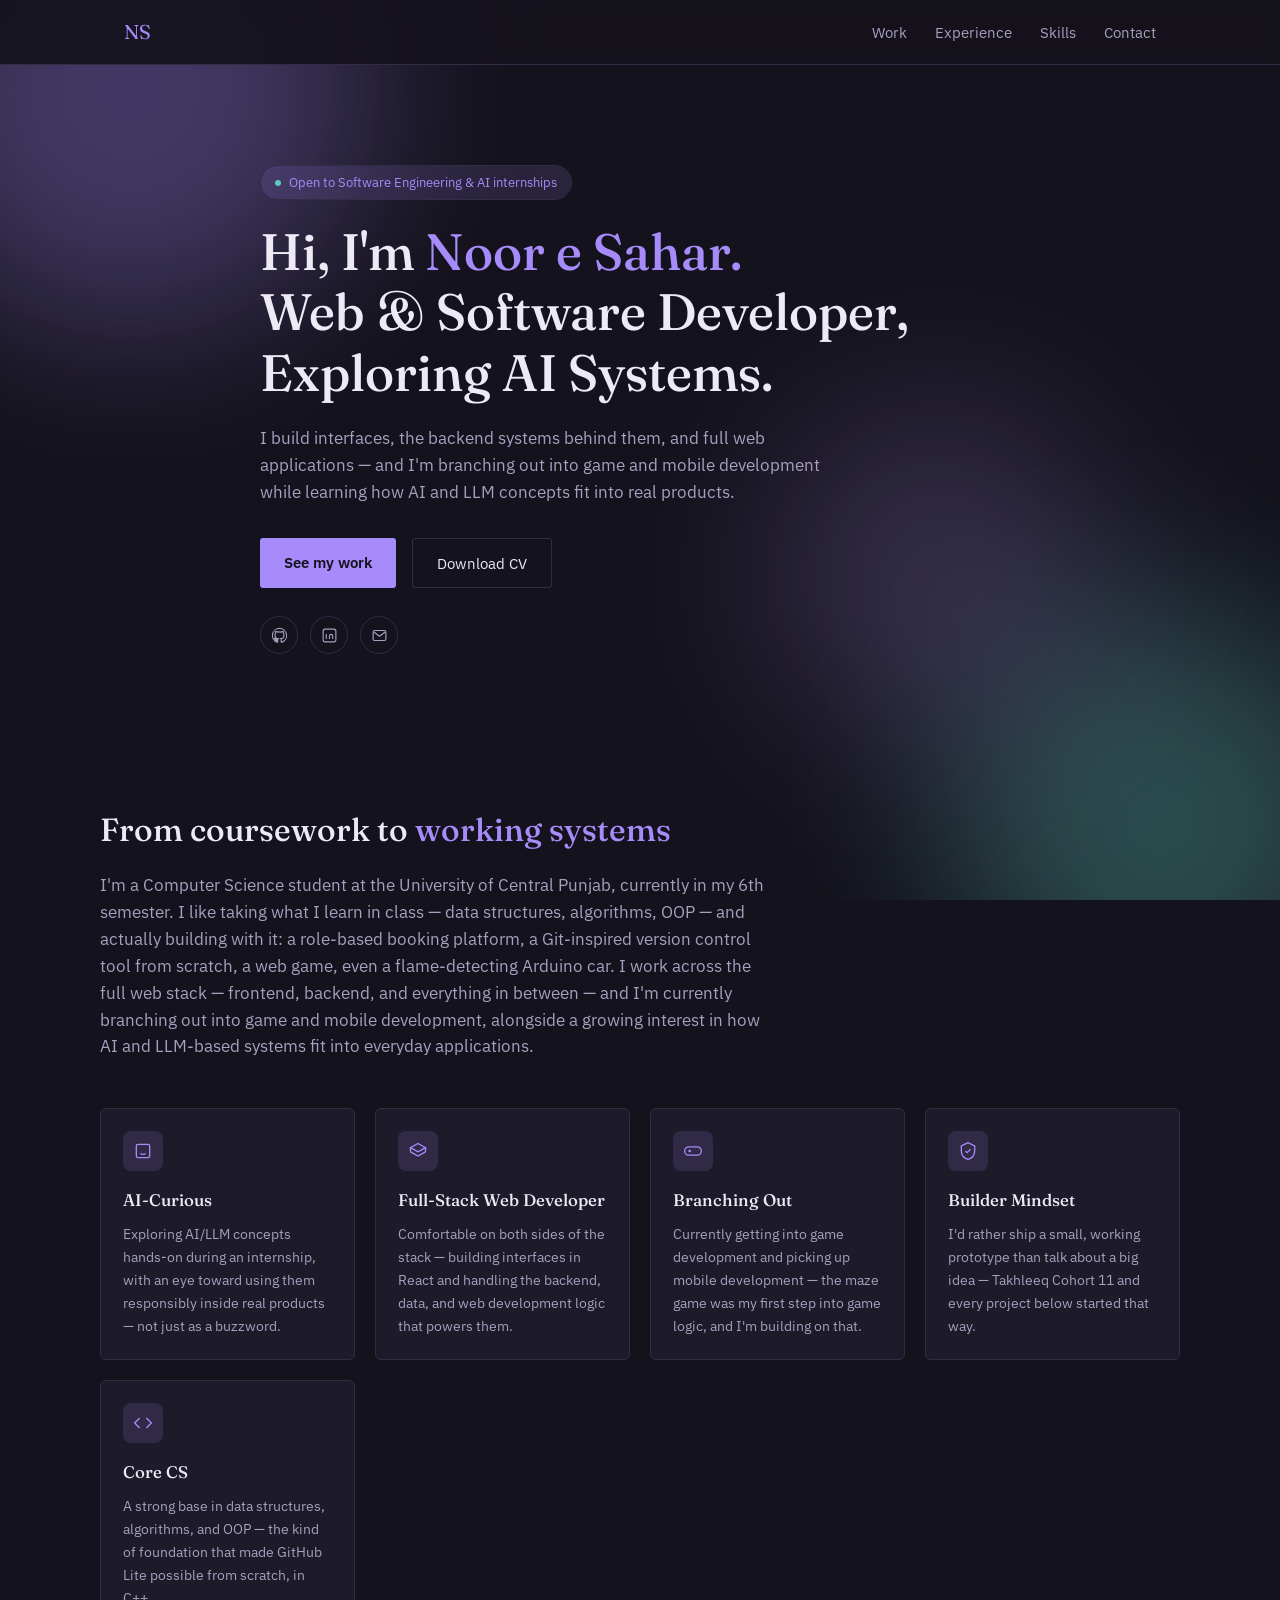
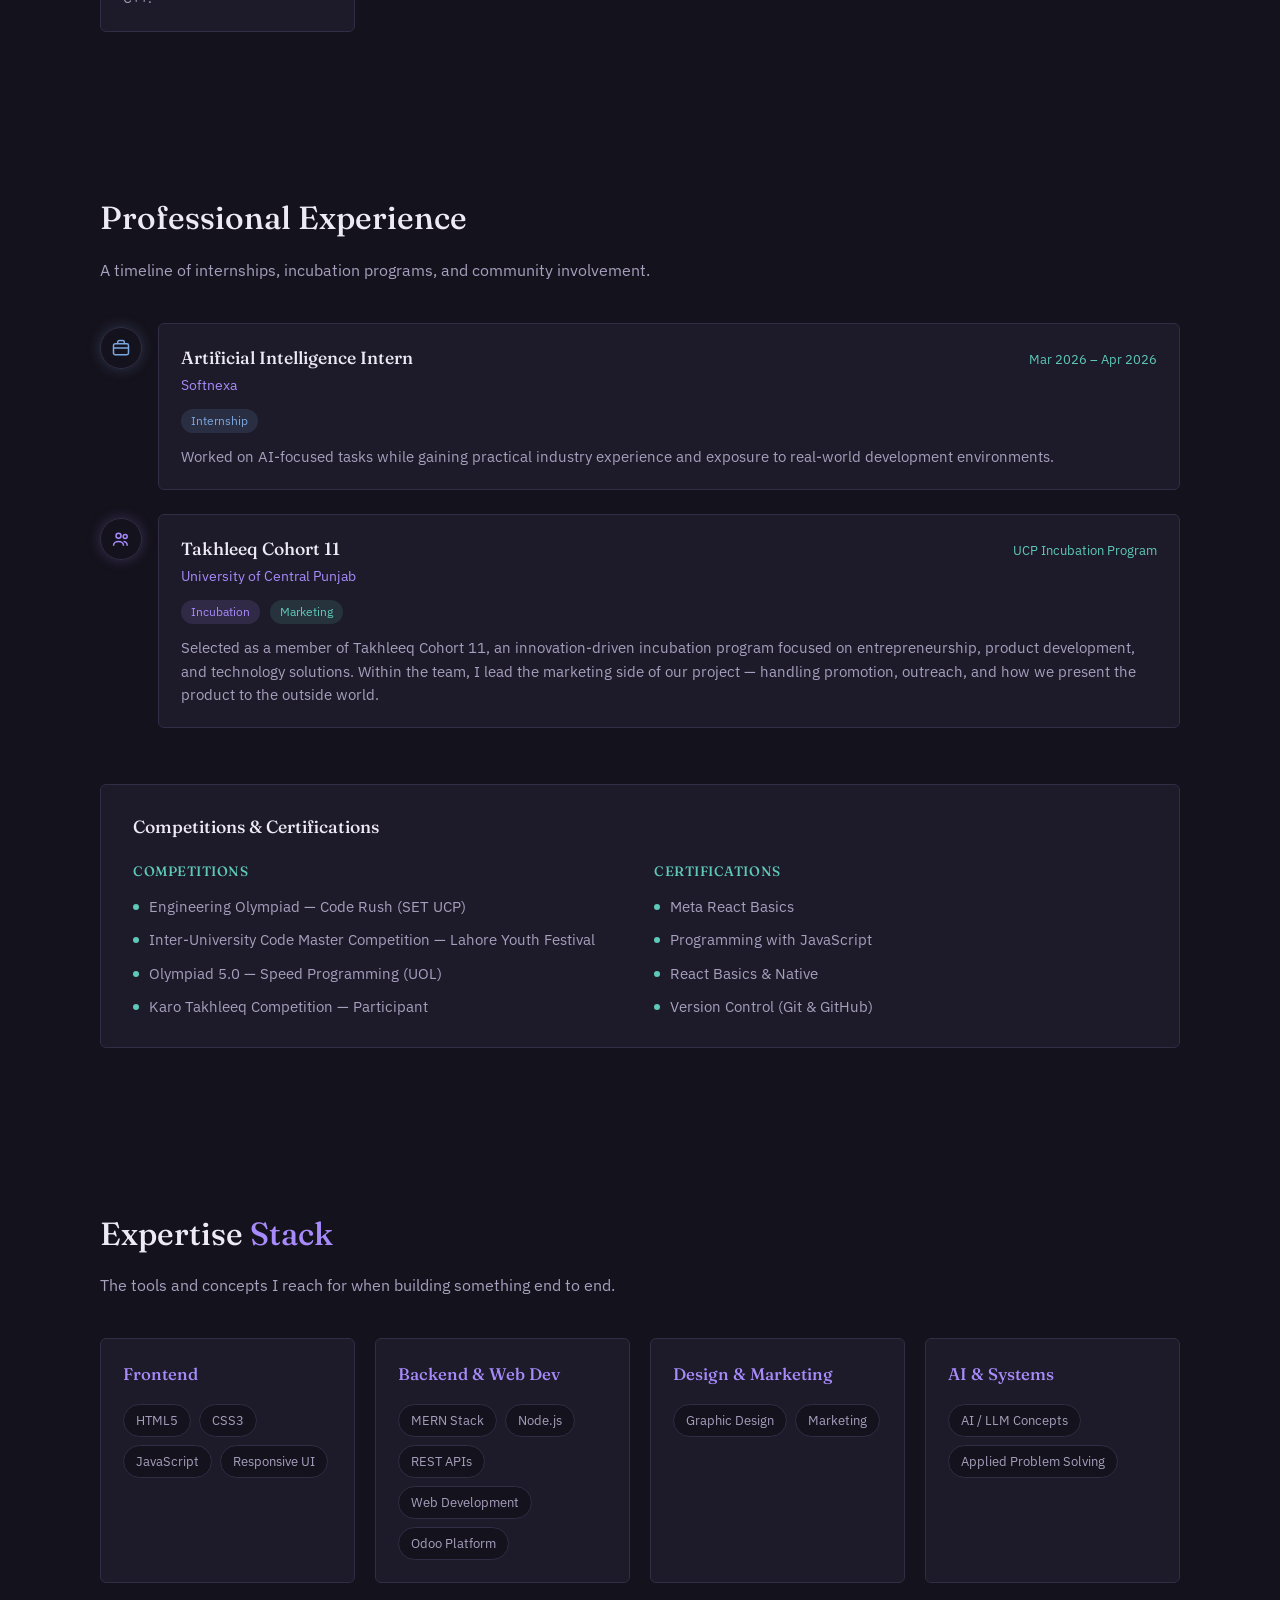
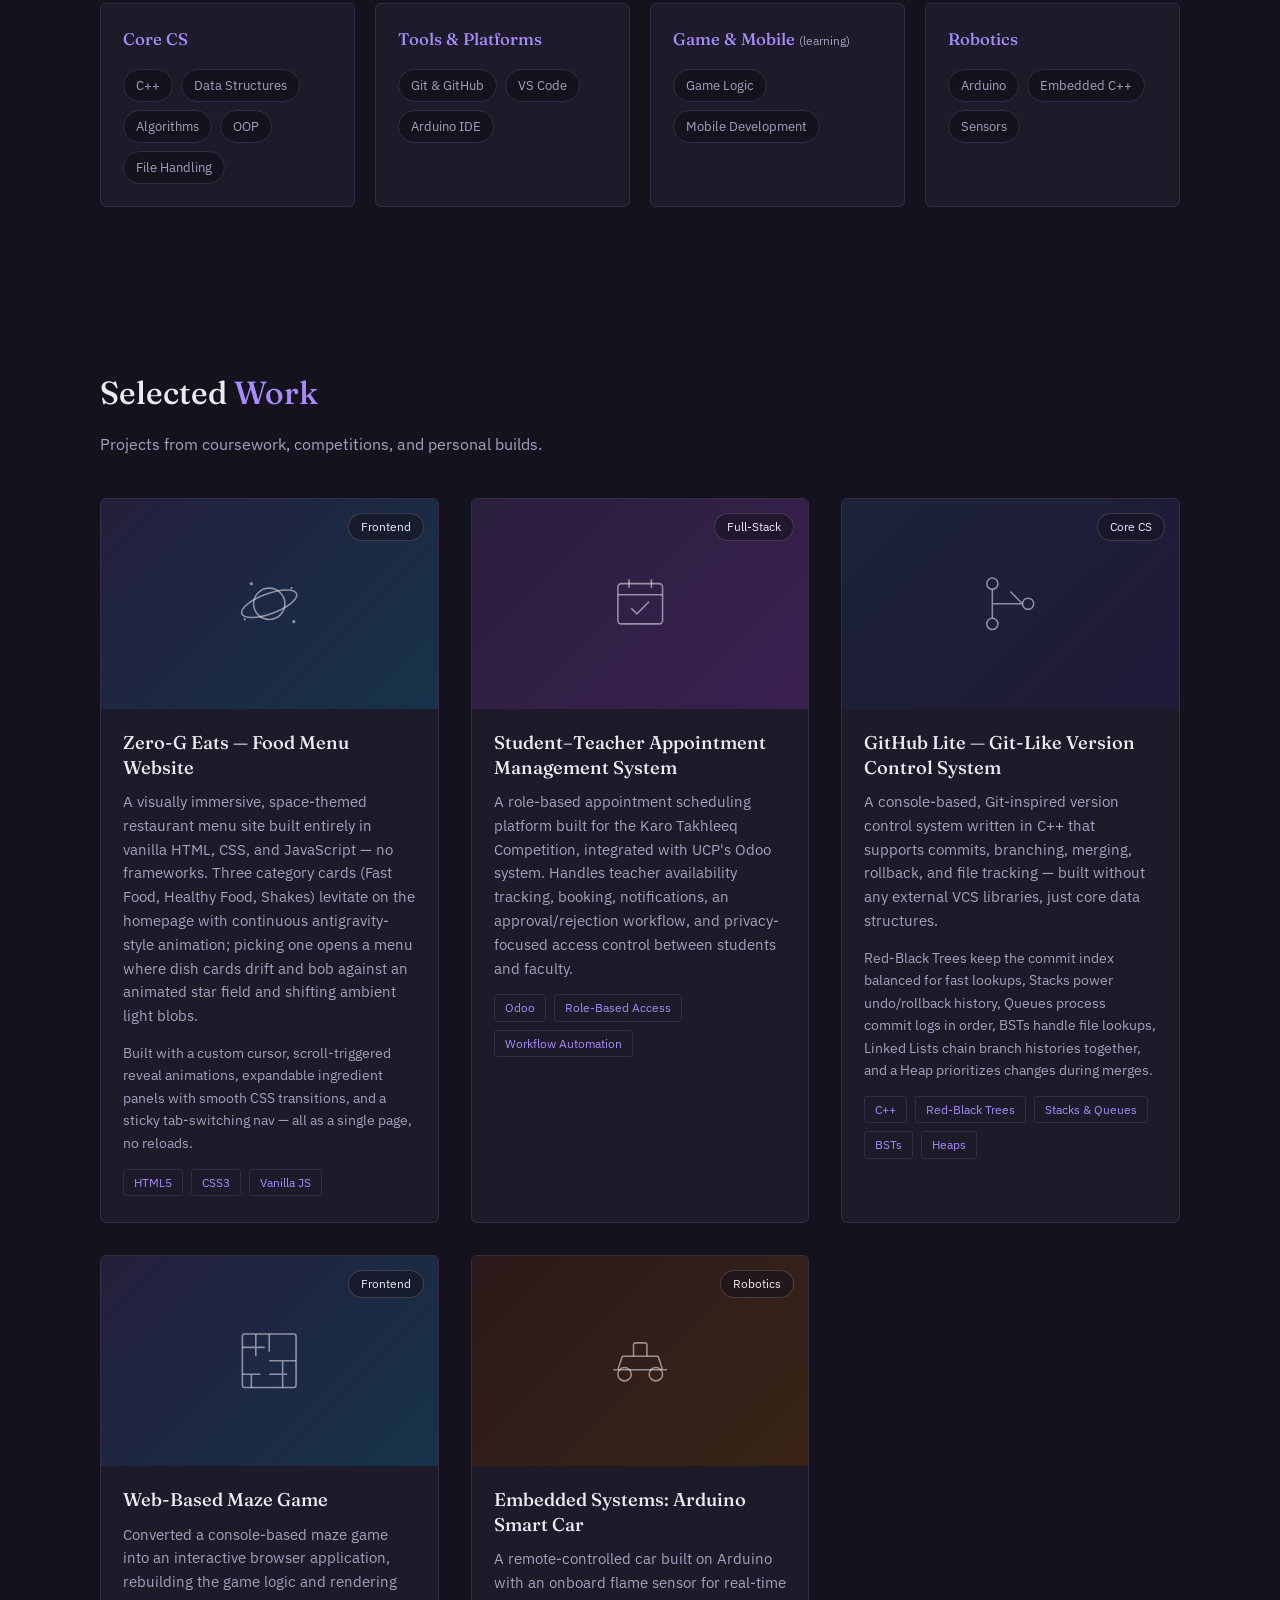
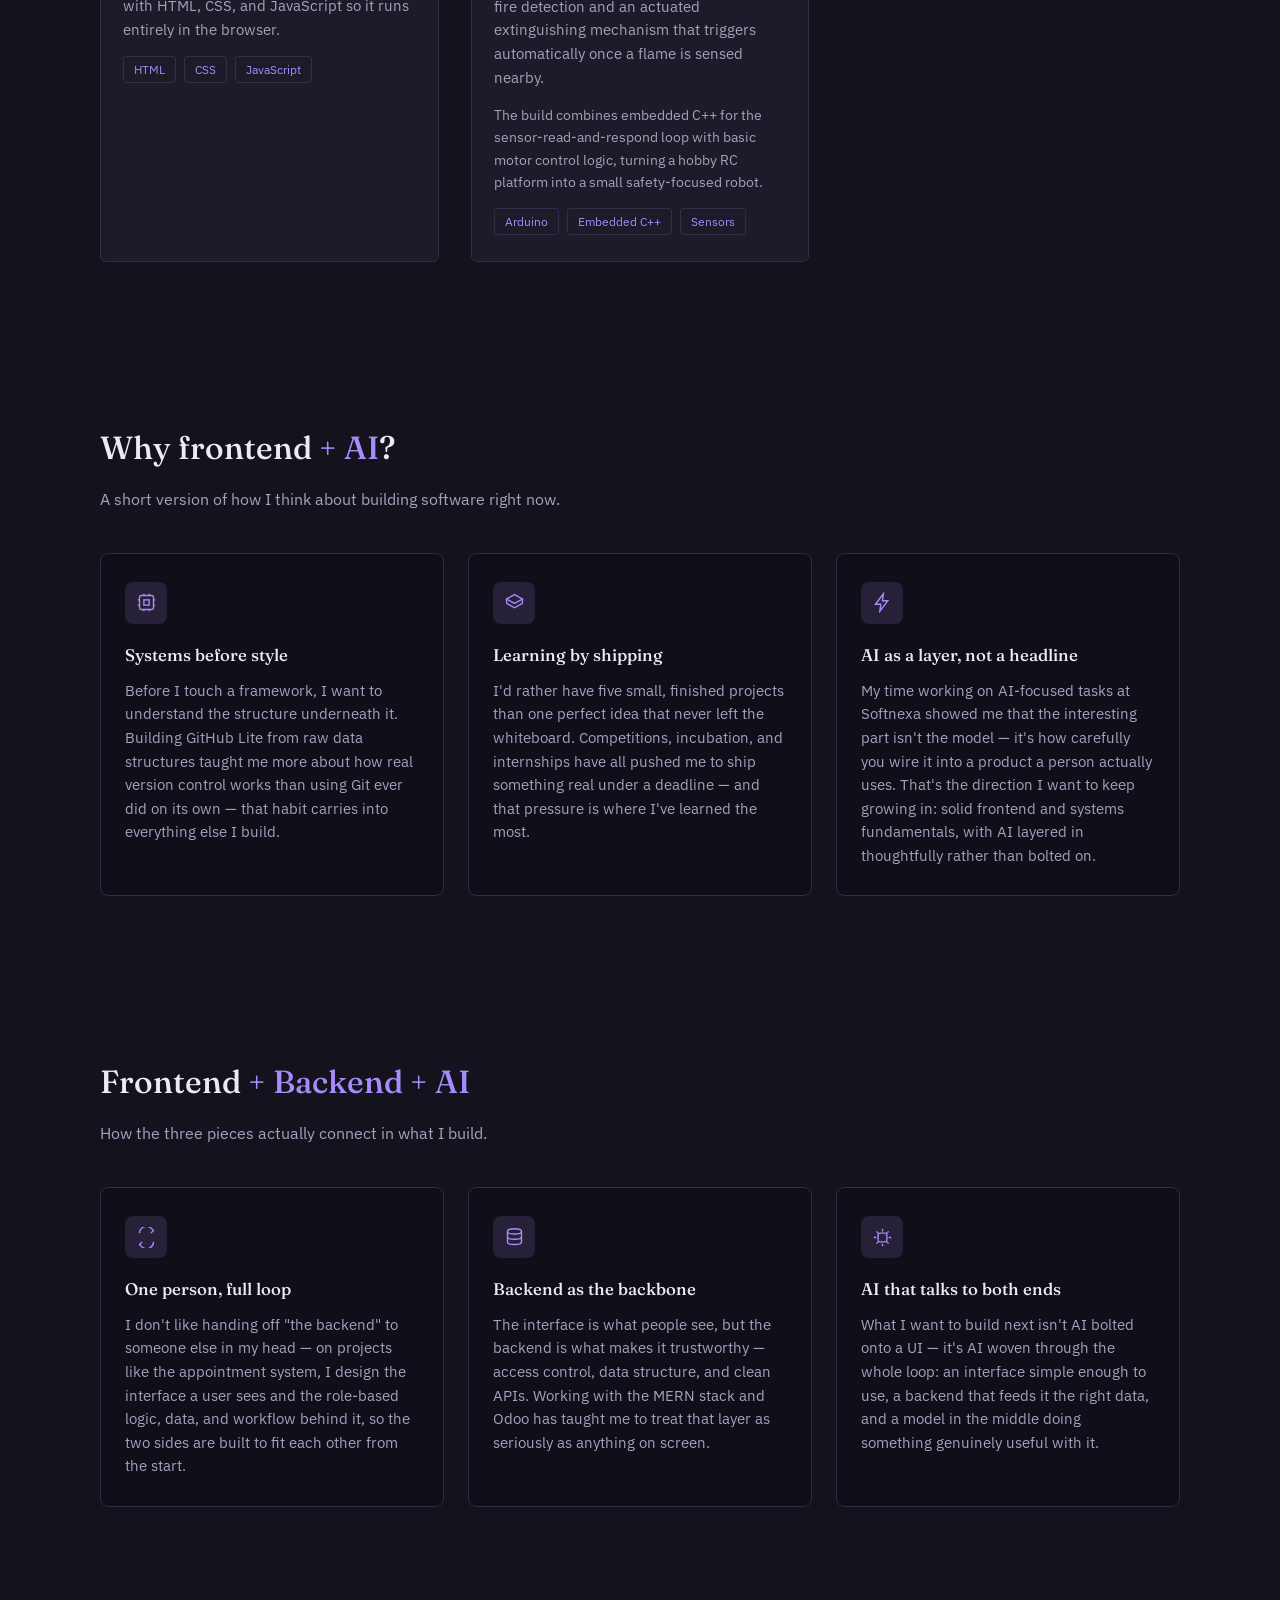
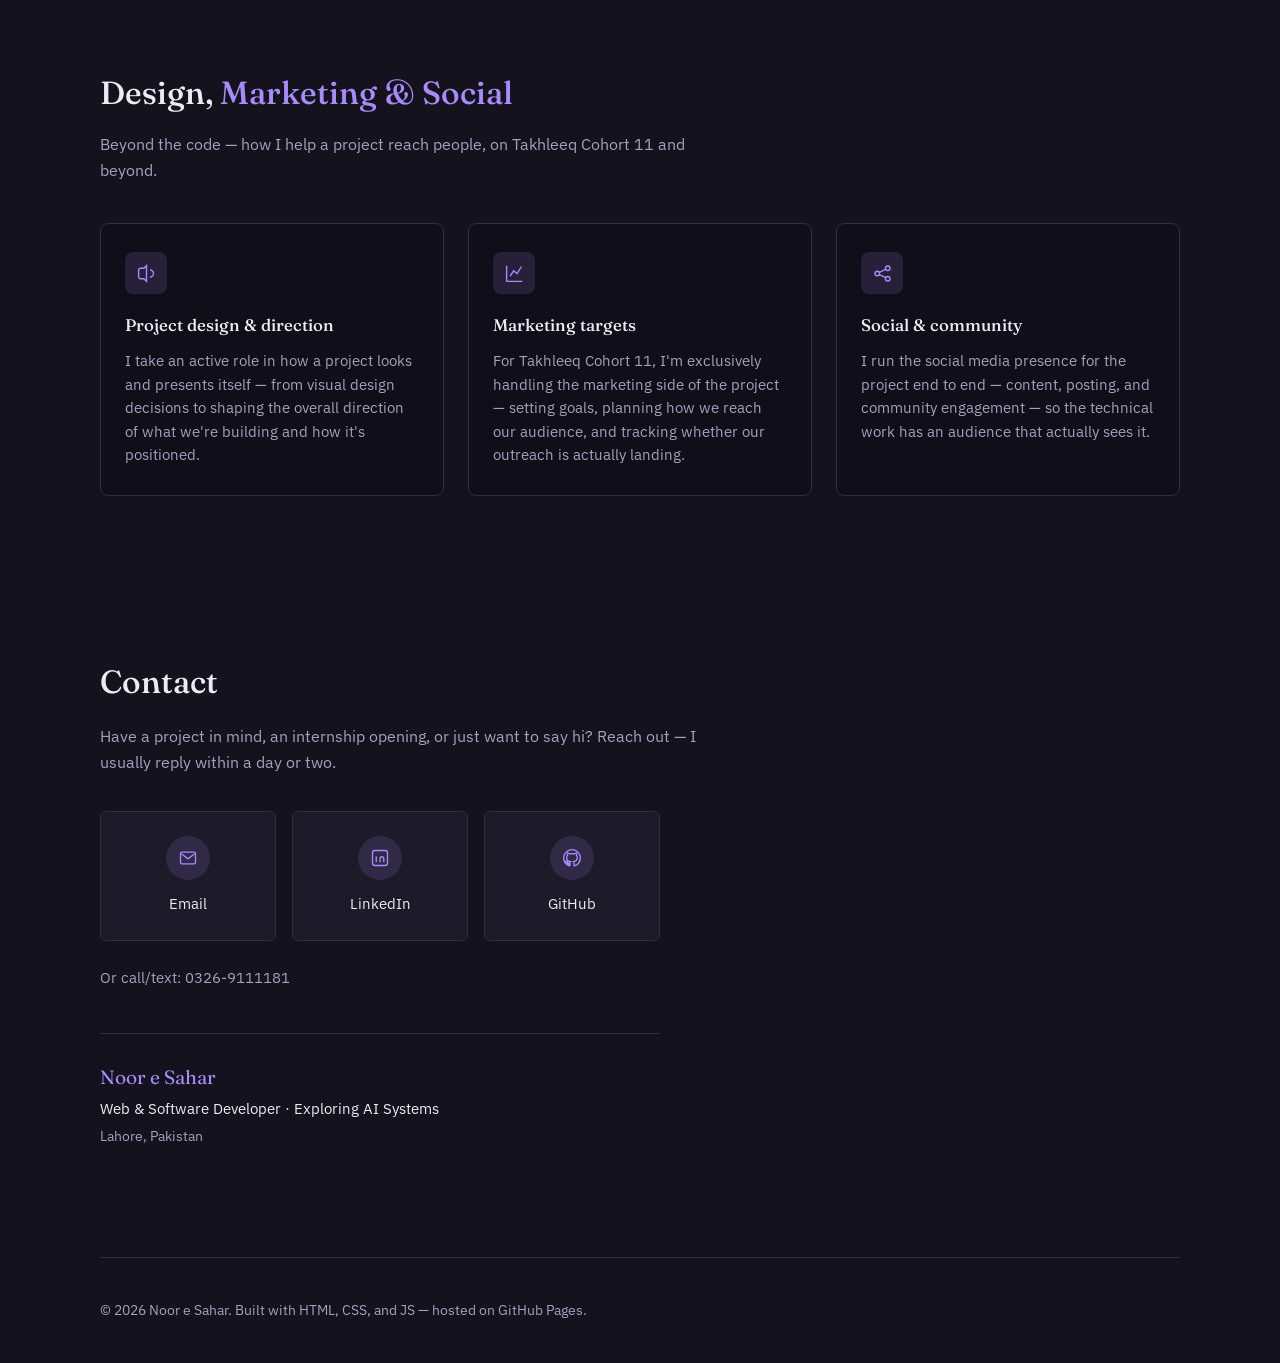
==== index.html @ f84e8a8d "Add files via upload further portfolio updated 16 sep" ====
<!DOCTYPE html>
<html lang="en">
<head>
<meta charset="UTF-8">
<meta name="viewport" content="width=device-width, initial-scale=1.0, viewport-fit=cover">
<title>Noor e Sahar — Portfolio</title>
<meta name="description" content="Portfolio of Noor e Sahar — Computer Science undergraduate and aspiring Software Engineering / AI Intern. Projects, experience, and contact.">
<link rel="preconnect" href="https://fonts.googleapis.com">
<link rel="preconnect" href="https://fonts.gstatic.com" crossorigin>
<link href="https://fonts.googleapis.com/css2?family=Fraunces:opsz,wght@9..144,400;9..144,500;9..144,600&family=IBM+Plex+Sans:wght@400;500;600&display=swap" rel="stylesheet">
<link rel="stylesheet" href="style.css">
</head>
<body>

<div class="bg-animated" aria-hidden="true">
  <div class="bg-blob bg-blob-1"></div>
  <div class="bg-blob bg-blob-2"></div>
  <div class="bg-blob bg-blob-3"></div>
</div>

<header class="site-header">
  <div class="wrap header-inner">
    <a href="#top" class="logo">NS</a>
    <nav class="nav">
      <a href="#work">Work</a>
      <a href="#experience">Experience</a>
      <a href="#skills">Skills</a>
      <a href="#contact">Contact</a>
    </nav>
    <button class="nav-toggle" id="navToggle" aria-label="Toggle menu" aria-expanded="false">
      <span></span><span></span><span></span>
    </button>
  </div>
</header>

<main id="top">

  <!-- HERO -->
  <section class="hero wrap">
    <span class="hero-badge"><i class="dot"></i>Open to Software Engineering &amp; AI internships</span>
    <h1 class="hero-title">Hi, I'm <span>Noor e Sahar.</span><br>Web &amp; Software Developer,<br>Exploring AI Systems.</h1>
    <p class="hero-sub">I build interfaces, the backend systems behind them, and full web applications — and I'm branching out into game and mobile development while learning how AI and LLM concepts fit into real products.</p>
    <div class="hero-actions">
      <a href="#work" class="btn btn-primary">See my work</a>
      <a href="assets/cv.pdf" target="_blank" rel="noopener" class="btn btn-ghost">Download CV</a>
    </div>
    <div class="social-row">
      <a href="https://github.com/Saharenoor" target="_blank" rel="noopener" aria-label="GitHub" class="social-icon">
        <svg viewBox="0 0 24 24" fill="none" stroke="currentColor" stroke-width="1.6"><path d="M12 2a10 10 0 0 0-3.16 19.49c.5.1.68-.22.68-.48v-1.7c-2.78.6-3.37-1.34-3.37-1.34-.46-1.16-1.11-1.47-1.11-1.47-.9-.62.07-.6.07-.6 1 .07 1.53 1.03 1.53 1.03.9 1.52 2.34 1.08 2.91.83.09-.65.35-1.08.63-1.33-2.22-.25-4.56-1.11-4.56-4.94 0-1.09.39-1.98 1.03-2.68-.1-.25-.45-1.27.1-2.65 0 0 .84-.27 2.75 1.02a9.5 9.5 0 0 1 5 0c1.9-1.3 2.74-1.02 2.74-1.02.56 1.38.2 2.4.1 2.65.64.7 1.03 1.6 1.03 2.68 0 3.84-2.35 4.68-4.58 4.93.36.31.68.92.68 1.85v2.74c0 .27.18.58.69.48A10 10 0 0 0 12 2Z"/></svg>
      </a>
      <a href="https://linkedin.com/in/noor-e-sahar-529540300" target="_blank" rel="noopener" aria-label="LinkedIn" class="social-icon">
        <svg viewBox="0 0 24 24" fill="none" stroke="currentColor" stroke-width="1.6"><rect x="3" y="3" width="18" height="18" rx="3"/><path d="M7.5 10v7M7.5 7v.01M12 17v-4.2c0-1.5.9-2.3 2.1-2.3 1.2 0 2.4.8 2.4 2.3V17"/></svg>
      </a>
      <a href="mailto:saharenoor518@gmail.com" aria-label="Email" class="social-icon">
        <svg viewBox="0 0 24 24" fill="none" stroke="currentColor" stroke-width="1.6"><rect x="3" y="5" width="18" height="14" rx="2"/><path d="m4 7 8 6 8-6"/></svg>
      </a>
    </div>
  </section>

  <!-- ABOUT / PHILOSOPHY -->
  <section class="about wrap" id="about">
    <h2 class="section-num reveal">From coursework to <span class="accent-text">working systems</span></h2>
    <p class="about-lead reveal">I'm a Computer Science student at the University of Central Punjab, currently in my 6th semester. I like taking what I learn in class — data structures, algorithms, OOP — and actually building with it: a role-based booking platform, a Git-inspired version control tool from scratch, a web game, even a flame-detecting Arduino car. I work across the full web stack — frontend, backend, and everything in between — and I'm currently branching out into game and mobile development, alongside a growing interest in how AI and LLM-based systems fit into everyday applications.</p>

    <div class="feature-cards">
      <div class="feature-card reveal">
        <div class="feature-icon">
          <svg viewBox="0 0 24 24" fill="none" stroke="currentColor" stroke-width="1.6"><rect x="4" y="4" width="16" height="16" rx="2"/><path d="M9 9h.01M15 9h.01M9 15c.7.7 1.9 1 3 1s2.3-.3 3-1"/></svg>
        </div>
        <h3>AI-Curious</h3>
        <p>Exploring AI/LLM concepts hands-on during an internship, with an eye toward using them responsibly inside real products — not just as a buzzword.</p>
      </div>
      <div class="feature-card reveal">
        <div class="feature-icon">
          <svg viewBox="0 0 24 24" fill="none" stroke="currentColor" stroke-width="1.6"><path d="m12 3 9 5-9 5-9-5 9-5Z"/><path d="m3 13 9 5 9-5M3 8v5M21 8v5"/></svg>
        </div>
        <h3>Full-Stack Web Developer</h3>
        <p>Comfortable on both sides of the stack — building interfaces in React and handling the backend, data, and web development logic that powers them.</p>
      </div>
      <div class="feature-card reveal">
        <div class="feature-icon">
          <svg viewBox="0 0 24 24" fill="none" stroke="currentColor" stroke-width="1.6"><rect x="2" y="7" width="20" height="10" rx="5"/><circle cx="8" cy="12" r="1.6" fill="currentColor" stroke="none"/><path d="M14.5 10.5h.01M17 12h.01M15.7 13.5h.01"/></svg>
        </div>
        <h3>Branching Out</h3>
        <p>Currently getting into game development and picking up mobile development — the maze game was my first step into game logic, and I'm building on that.</p>
      </div>
      <div class="feature-card reveal">
        <div class="feature-icon">
          <svg viewBox="0 0 24 24" fill="none" stroke="currentColor" stroke-width="1.6"><path d="M12 2 4 6v6c0 5 3.4 8.7 8 10 4.6-1.3 8-5 8-10V6l-8-4Z"/><path d="m9 12 2 2 4-4"/></svg>
        </div>
        <h3>Builder Mindset</h3>
        <p>I'd rather ship a small, working prototype than talk about a big idea — Takhleeq Cohort 11 and every project below started that way.</p>
      </div>
      <div class="feature-card reveal">
        <div class="feature-icon">
          <svg viewBox="0 0 24 24" fill="none" stroke="currentColor" stroke-width="1.6"><path d="m8 6-6 6 6 6M16 6l6 6-6 6"/></svg>
        </div>
        <h3>Core CS</h3>
        <p>A strong base in data structures, algorithms, and OOP — the kind of foundation that made GitHub Lite possible from scratch, in C++.</p>
      </div>
    </div>
  </section>

  <!-- EXPERIENCE -->
  <section class="experience wrap" id="experience">
    <h2 class="section-num reveal">Professional Experience</h2>
    <p class="section-sub reveal">A timeline of internships, incubation programs, and community involvement.</p>

    <div class="timeline">
      <div class="timeline-item reveal">
        <div class="timeline-icon timeline-icon--blue">
          <svg viewBox="0 0 24 24" fill="none" stroke="currentColor" stroke-width="1.8"><rect x="3" y="7" width="18" height="13" rx="2"/><path d="M8 7V5a2 2 0 0 1 2-2h4a2 2 0 0 1 2 2v2M3 12h18"/></svg>
        </div>
        <div class="timeline-card">
          <div class="timeline-head">
            <h3>Artificial Intelligence Intern</h3>
            <span class="timeline-date">Mar 2026 – Apr 2026</span>
          </div>
          <p class="timeline-org">Softnexa</p>
          <span class="timeline-tag timeline-tag--blue">Internship</span>
          <p>Worked on AI-focused tasks while gaining practical industry experience and exposure to real-world development environments.</p>
        </div>
      </div>

      <div class="timeline-item reveal">
        <div class="timeline-icon timeline-icon--purple">
          <svg viewBox="0 0 24 24" fill="none" stroke="currentColor" stroke-width="1.8"><circle cx="9" cy="8" r="3"/><circle cx="17" cy="9" r="2.4"/><path d="M3 20c0-3 2.7-5 6-5s6 2 6 5M15 15c2.6.2 4.5 1.8 4.5 5"/></svg>
        </div>
        <div class="timeline-card">
          <div class="timeline-head">
            <h3>Takhleeq Cohort 11</h3>
            <span class="timeline-date">UCP Incubation Program</span>
          </div>
          <p class="timeline-org">University of Central Punjab</p>
          <span class="timeline-tag timeline-tag--purple">Incubation</span>
          <span class="timeline-tag timeline-tag--teal">Marketing</span>
          <p>Selected as a member of Takhleeq Cohort 11, an innovation-driven incubation program focused on entrepreneurship, product development, and technology solutions. Within the team, I lead the marketing side of our project — handling promotion, outreach, and how we present the product to the outside world.</p>
        </div>
      </div>
    </div>

    <div class="achievements reveal">
      <h3 class="achievements-title">Competitions &amp; Certifications</h3>
      <div class="achievements-grid">
        <div>
          <h4 class="achievements-sub">Competitions</h4>
          <ul>
            <li>Engineering Olympiad — Code Rush (SET UCP)</li>
            <li>Inter-University Code Master Competition — Lahore Youth Festival</li>
            <li>Olympiad 5.0 — Speed Programming (UOL)</li>
            <li>Karo Takhleeq Competition — Participant</li>
          </ul>
        </div>
        <div>
          <h4 class="achievements-sub">Certifications</h4>
          <ul>
            <li>Meta React Basics</li>
            <li>Programming with JavaScript</li>
            <li>React Basics &amp; Native</li>
            <li>Version Control (Git &amp; GitHub)</li>
          </ul>
        </div>
      </div>
    </div>
  </section>

  <!-- SKILLS / EXPERTISE STACK -->
  <section class="skills-section wrap" id="skills">
    <h2 class="section-num reveal">Expertise <span class="accent-text">Stack</span></h2>
    <p class="section-sub reveal">The tools and concepts I reach for when building something end to end.</p>

    <div class="expertise-grid">
      <div class="expertise-card reveal">
        <h3 class="expertise-title">Frontend</h3>
        <div class="expertise-tags">
          <span>HTML5</span><span>CSS3</span><span>JavaScript</span><span>Responsive UI</span>
        </div>
      </div>
      <div class="expertise-card reveal">
        <h3 class="expertise-title">Backend &amp; Web Dev</h3>
        <div class="expertise-tags">
          <span>MERN Stack</span><span>Node.js</span><span>REST APIs</span><span>Web Development</span><span>Odoo Platform</span>
        </div>
      </div>
      <div class="expertise-card reveal">
        <h3 class="expertise-title">Design &amp; Marketing</h3>
        <div class="expertise-tags">
          <span>Graphic Design</span><span>Marketing</span>
        </div>
      </div>
      <div class="expertise-card reveal">
        <h3 class="expertise-title">AI &amp; Systems</h3>
        <div class="expertise-tags">
          <span>AI / LLM Concepts</span><span>Applied Problem Solving</span>
        </div>
      </div>
      <div class="expertise-card reveal">
        <h3 class="expertise-title">Core CS</h3>
        <div class="expertise-tags">
          <span>C++</span><span>Data Structures</span><span>Algorithms</span><span>OOP</span><span>File Handling</span>
        </div>
      </div>
      <div class="expertise-card reveal">
        <h3 class="expertise-title">Tools &amp; Platforms</h3>
        <div class="expertise-tags">
          <span>Git &amp; GitHub</span><span>VS Code</span><span>Arduino IDE</span>
        </div>
      </div>
      <div class="expertise-card reveal">
        <h3 class="expertise-title">Game &amp; Mobile <span class="expertise-note">(learning)</span></h3>
        <div class="expertise-tags">
          <span>Game Logic</span><span>Mobile Development</span>
        </div>
      </div>
      <div class="expertise-card reveal">
        <h3 class="expertise-title">Robotics</h3>
        <div class="expertise-tags">
          <span>Arduino</span><span>Embedded C++</span><span>Sensors</span>
        </div>
      </div>
    </div>
  </section>

  <!-- SELECTED WORK -->
  <section class="work wrap" id="work">
    <h2 class="section-num reveal">Selected <span class="accent-text">Work</span></h2>
    <p class="section-sub reveal">Projects from coursework, competitions, and personal builds.</p>

    <div class="projects" id="projectGrid">

      <!-- Zero-G Eats -->
      <article class="project reveal">
        <div class="project-media project-media--frontend">
          <span class="project-category">Frontend</span>
          <svg class="project-glyph" viewBox="0 0 64 64" fill="none" stroke="currentColor" stroke-width="1.4">
            <circle cx="32" cy="32" r="14"/>
            <ellipse cx="32" cy="32" rx="26" ry="9" transform="rotate(-20 32 32)"/>
            <circle cx="16" cy="14" r="1.4" fill="currentColor" stroke="none"/>
            <circle cx="52" cy="18" r="1" fill="currentColor" stroke="none"/>
            <circle cx="10" cy="46" r="1" fill="currentColor" stroke="none"/>
            <circle cx="54" cy="48" r="1.4" fill="currentColor" stroke="none"/>
          </svg>
        </div>
        <div class="project-body">
          <h3>Zero-G Eats — Food Menu Website</h3>
          <p>A visually immersive, space-themed restaurant menu site built entirely in vanilla HTML, CSS, and JavaScript — no frameworks. Three category cards (Fast Food, Healthy Food, Shakes) levitate on the homepage with continuous antigravity-style animation; picking one opens a menu where dish cards drift and bob against an animated star field and shifting ambient light blobs.</p>
          <p class="project-detail">Built with a custom cursor, scroll-triggered reveal animations, expandable ingredient panels with smooth CSS transitions, and a sticky tab-switching nav — all as a single page, no reloads.</p>
          <div class="project-tags">
            <span>HTML5</span><span>CSS3</span><span>Vanilla JS</span>
          </div>
        </div>
      </article>

      <!-- Appointment System -->
      <article class="project reveal">
        <div class="project-media project-media--fullstack">
          <span class="project-category">Full-Stack</span>
          <svg class="project-glyph" viewBox="0 0 64 64" fill="none" stroke="currentColor" stroke-width="1.4">
            <rect x="12" y="14" width="40" height="36" rx="3"/>
            <path d="M12 24h40M22 10v8M42 10v8"/>
            <path d="m24 36 5 5 11-11"/>
          </svg>
        </div>
        <div class="project-body">
          <h3>Student–Teacher Appointment Management System</h3>
          <p>A role-based appointment scheduling platform built for the Karo Takhleeq Competition, integrated with UCP's Odoo system. Handles teacher availability tracking, booking, notifications, an approval/rejection workflow, and privacy-focused access control between students and faculty.</p>
          <div class="project-tags">
            <span>Odoo</span><span>Role-Based Access</span><span>Workflow Automation</span>
          </div>
        </div>
      </article>

      <!-- GitHub Lite -->
      <article class="project reveal">
        <div class="project-media project-media--core">
          <span class="project-category">Core CS</span>
          <svg class="project-glyph" viewBox="0 0 64 64" fill="none" stroke="currentColor" stroke-width="1.4">
            <circle cx="16" cy="14" r="5"/><circle cx="16" cy="50" r="5"/><circle cx="48" cy="32" r="5"/>
            <path d="M16 19v26M16 32h27M43 32 32 21"/>
          </svg>
        </div>
        <div class="project-body">
          <h3>GitHub Lite — Git-Like Version Control System</h3>
          <p>A console-based, Git-inspired version control system written in C++ that supports commits, branching, merging, rollback, and file tracking — built without any external VCS libraries, just core data structures.</p>
          <p class="project-detail">Red-Black Trees keep the commit index balanced for fast lookups, Stacks power undo/rollback history, Queues process commit logs in order, BSTs handle file lookups, Linked Lists chain branch histories together, and a Heap prioritizes changes during merges.</p>
          <div class="project-tags">
            <span>C++</span><span>Red-Black Trees</span><span>Stacks &amp; Queues</span><span>BSTs</span><span>Heaps</span>
          </div>
        </div>
      </article>

      <!-- Maze Game -->
      <article class="project reveal">
        <div class="project-media project-media--frontend">
          <span class="project-category">Frontend</span>
          <svg class="project-glyph" viewBox="0 0 64 64" fill="none" stroke="currentColor" stroke-width="1.4">
            <rect x="8" y="8" width="48" height="48" rx="2"/>
            <path d="M8 20h20M20 8v20M8 44h16M32 8v16M32 32h24M44 32v24M16 44v12M32 44h16"/>
          </svg>
        </div>
        <div class="project-body">
          <h3>Web-Based Maze Game</h3>
          <p>Converted a console-based maze game into an interactive browser application, rebuilding the game logic and rendering with HTML, CSS, and JavaScript so it runs entirely in the browser.</p>
          <div class="project-tags">
            <span>HTML</span><span>CSS</span><span>JavaScript</span>
          </div>
        </div>
      </article>

      <!-- Arduino Car -->
      <article class="project reveal">
        <div class="project-media project-media--robotics">
          <span class="project-category">Robotics</span>
          <svg class="project-glyph" viewBox="0 0 64 64" fill="none" stroke="currentColor" stroke-width="1.4">
            <path d="M8 40h48M12 40l4-12h32l4 12"/>
            <circle cx="18" cy="44" r="6"/><circle cx="46" cy="44" r="6"/>
            <path d="M26 28V18a2 2 0 0 1 2-2h4M32 16h4a2 2 0 0 1 2 2v10"/>
          </svg>
        </div>
        <div class="project-body">
          <h3>Embedded Systems: Arduino Smart Car</h3>
          <p>A remote-controlled car built on Arduino with an onboard flame sensor for real-time fire detection and an actuated extinguishing mechanism that triggers automatically once a flame is sensed nearby.</p>
          <p class="project-detail">The build combines embedded C++ for the sensor-read-and-respond loop with basic motor control logic, turning a hobby RC platform into a small safety-focused robot.</p>
          <div class="project-tags">
            <span>Arduino</span><span>Embedded C++</span><span>Sensors</span>
          </div>
        </div>
      </article>

    </div>
  </section>

  <!-- WHY -->
  <section class="why wrap" id="approach">
    <h2 class="section-num reveal">Why frontend <span class="accent-text">+ AI</span>?</h2>
    <p class="section-sub reveal">A short version of how I think about building software right now.</p>

    <div class="why-blocks">
      <div class="why-block reveal">
        <div class="why-icon">
          <svg viewBox="0 0 24 24" fill="none" stroke="currentColor" stroke-width="1.6"><rect x="4" y="4" width="16" height="16" rx="2"/><rect x="9" y="9" width="6" height="6"/><path d="M2 9h2M2 15h2M20 9h2M20 15h2M9 2v2M15 2v2M9 20v2M15 20v2"/></svg>
        </div>
        <h3>Systems before style</h3>
        <p>Before I touch a framework, I want to understand the structure underneath it. Building GitHub Lite from raw data structures taught me more about how real version control works than using Git ever did on its own — that habit carries into everything else I build.</p>
      </div>
      <div class="why-block reveal">
        <div class="why-icon">
          <svg viewBox="0 0 24 24" fill="none" stroke="currentColor" stroke-width="1.6"><path d="m12 3 9 5-9 5-9-5 9-5Z"/><path d="m3 13 9 5 9-5M3 8v5M21 8v5"/></svg>
        </div>
        <h3>Learning by shipping</h3>
        <p>I'd rather have five small, finished projects than one perfect idea that never left the whiteboard. Competitions, incubation, and internships have all pushed me to ship something real under a deadline — and that pressure is where I've learned the most.</p>
      </div>
      <div class="why-block reveal">
        <div class="why-icon">
          <svg viewBox="0 0 24 24" fill="none" stroke="currentColor" stroke-width="1.6"><path d="M13 2 4 14h6l-1 8 9-12h-6l1-8Z"/></svg>
        </div>
        <h3>AI as a layer, not a headline</h3>
        <p>My time working on AI-focused tasks at Softnexa showed me that the interesting part isn't the model — it's how carefully you wire it into a product a person actually uses. That's the direction I want to keep growing in: solid frontend and systems fundamentals, with AI layered in thoughtfully rather than bolted on.</p>
      </div>
    </div>
  </section>

  <!-- FRONTEND + BACKEND + AI -->
  <section class="why wrap" id="fullstack-ai">
    <h2 class="section-num reveal">Frontend <span class="accent-text">+ Backend + AI</span></h2>
    <p class="section-sub reveal">How the three pieces actually connect in what I build.</p>

    <div class="why-blocks">
      <div class="why-block reveal">
        <div class="why-icon">
          <svg viewBox="0 0 24 24" fill="none" stroke="currentColor" stroke-width="1.6"><path d="M4 7a8 8 0 0 1 13-6M20 17a8 8 0 0 1-13 6"/><path d="m17 1 3 3-3 3M7 23l-3-3 3-3"/></svg>
        </div>
        <h3>One person, full loop</h3>
        <p>I don't like handing off "the backend" to someone else in my head — on projects like the appointment system, I design the interface a user sees and the role-based logic, data, and workflow behind it, so the two sides are built to fit each other from the start.</p>
      </div>
      <div class="why-block reveal">
        <div class="why-icon">
          <svg viewBox="0 0 24 24" fill="none" stroke="currentColor" stroke-width="1.6"><ellipse cx="12" cy="5" rx="8" ry="3"/><path d="M4 5v6c0 1.7 3.6 3 8 3s8-1.3 8-3V5M4 11v6c0 1.7 3.6 3 8 3s8-1.3 8-3v-6"/></svg>
        </div>
        <h3>Backend as the backbone</h3>
        <p>The interface is what people see, but the backend is what makes it trustworthy — access control, data structure, and clean APIs. Working with the MERN stack and Odoo has taught me to treat that layer as seriously as anything on screen.</p>
      </div>
      <div class="why-block reveal">
        <div class="why-icon">
          <svg viewBox="0 0 24 24" fill="none" stroke="currentColor" stroke-width="1.6"><rect x="7" y="7" width="10" height="10" rx="2"/><path d="M12 2v3M12 19v3M2 12h3M19 12h3M5 5l2 2M17 17l2 2M19 5l-2 2M5 19l2-2"/></svg>
        </div>
        <h3>AI that talks to both ends</h3>
        <p>What I want to build next isn't AI bolted onto a UI — it's AI woven through the whole loop: an interface simple enough to use, a backend that feeds it the right data, and a model in the middle doing something genuinely useful with it.</p>
      </div>
    </div>
  </section>

  <!-- DESIGN, MARKETING & SOCIAL -->
  <section class="why wrap" id="marketing">
    <h2 class="section-num reveal">Design, <span class="accent-text">Marketing &amp; Social</span></h2>
    <p class="section-sub reveal">Beyond the code — how I help a project reach people, on Takhleeq Cohort 11 and beyond.</p>

    <div class="why-blocks">
      <div class="why-block reveal">
        <div class="why-icon">
          <svg viewBox="0 0 24 24" fill="none" stroke="currentColor" stroke-width="1.6"><path d="M3 16V8a2 2 0 0 1 2-2h4l3-3v18l-3-3H5a2 2 0 0 1-2-2Z"/><path d="M16 8a4 4 0 0 1 0 8"/></svg>
        </div>
        <h3>Project design &amp; direction</h3>
        <p>I take an active role in how a project looks and presents itself — from visual design decisions to shaping the overall direction of what we're building and how it's positioned.</p>
      </div>
      <div class="why-block reveal">
        <div class="why-icon">
          <svg viewBox="0 0 24 24" fill="none" stroke="currentColor" stroke-width="1.6"><path d="M3 3v18h18"/><path d="m7 15 4-6 4 3 5-8"/></svg>
        </div>
        <h3>Marketing targets</h3>
        <p>For Takhleeq Cohort 11, I'm exclusively handling the marketing side of the project — setting goals, planning how we reach our audience, and tracking whether our outreach is actually landing.</p>
      </div>
      <div class="why-block reveal">
        <div class="why-icon">
          <svg viewBox="0 0 24 24" fill="none" stroke="currentColor" stroke-width="1.6"><circle cx="6" cy="12" r="2.6"/><circle cx="18" cy="6" r="2.6"/><circle cx="18" cy="18" r="2.6"/><path d="m8.3 10.8 7.4-3.6M8.3 13.2l7.4 3.6"/></svg>
        </div>
        <h3>Social &amp; community</h3>
        <p>I run the social media presence for the project end to end — content, posting, and community engagement — so the technical work has an audience that actually sees it.</p>
      </div>
    </div>
  </section>

  <!-- CONTACT -->
  <section class="contact wrap" id="contact">
    <h2 class="section-num reveal">Contact</h2>
    <p class="contact-lead reveal">Have a project in mind, an internship opening, or just want to say hi? Reach out — I usually reply within a day or two.</p>

    <div class="contact-icon-grid reveal">
      <a href="mailto:saharenoor518@gmail.com" class="contact-icon-card">
        <span class="contact-icon-circle">
          <svg viewBox="0 0 24 24" fill="none" stroke="currentColor" stroke-width="1.6"><rect x="3" y="5" width="18" height="14" rx="2"/><path d="m4 7 8 6 8-6"/></svg>
        </span>
        <span>Email</span>
      </a>
      <a href="https://linkedin.com/in/noor-e-sahar-529540300" target="_blank" rel="noopener" class="contact-icon-card">
        <span class="contact-icon-circle">
          <svg viewBox="0 0 24 24" fill="none" stroke="currentColor" stroke-width="1.6"><rect x="3" y="3" width="18" height="18" rx="3"/><path d="M7.5 10v7M7.5 7v.01M12 17v-4.2c0-1.5.9-2.3 2.1-2.3 1.2 0 2.4.8 2.4 2.3V17"/></svg>
        </span>
        <span>LinkedIn</span>
      </a>
      <a href="https://github.com/Saharenoor" target="_blank" rel="noopener" class="contact-icon-card">
        <span class="contact-icon-circle">
          <svg viewBox="0 0 24 24" fill="none" stroke="currentColor" stroke-width="1.6"><path d="M12 2a10 10 0 0 0-3.16 19.49c.5.1.68-.22.68-.48v-1.7c-2.78.6-3.37-1.34-3.37-1.34-.46-1.16-1.11-1.47-1.11-1.47-.9-.62.07-.6.07-.6 1 .07 1.53 1.03 1.53 1.03.9 1.52 2.34 1.08 2.91.83.09-.65.35-1.08.63-1.33-2.22-.25-4.56-1.11-4.56-4.94 0-1.09.39-1.98 1.03-2.68-.1-.25-.45-1.27.1-2.65 0 0 .84-.27 2.75 1.02a9.5 9.5 0 0 1 5 0c1.9-1.3 2.74-1.02 2.74-1.02.56 1.38.2 2.4.1 2.65.64.7 1.03 1.6 1.03 2.68 0 3.84-2.35 4.68-4.58 4.93.36.31.68.92.68 1.85v2.74c0 .27.18.58.69.48A10 10 0 0 0 12 2Z"/></svg>
        </span>
        <span>GitHub</span>
      </a>
    </div>

    <p class="contact-phone reveal">Or call/text: <a href="tel:+923269111181">0326-9111181</a></p>

    <div class="contact-signature reveal">
      <p class="signature-name">Noor e Sahar</p>
      <p class="signature-role">Web &amp; Software Developer · Exploring AI Systems</p>
      <p class="signature-loc">Lahore, Pakistan</p>
    </div>
  </section>

</main>

<footer class="site-footer wrap">
  <p>© 2026 Noor e Sahar. Built with HTML, CSS, and JS — hosted on GitHub Pages.</p>
</footer>

<script src="script.js"></script>
</body>
</html>
---- style.css ----
:root {
  --bg: #14121C;
  --bg-raised: #1D1A29;
  --bg-deep: #100E18;
  --ink: #EDEAF5;
  --ink-dim: #A79FBE;
  --accent: #A78BFA;
  --accent-dim: #7C6BAE;
  --accent-soft: rgba(167, 139, 250, 0.14);
  --teal: #5EC9B8;
  --blue: #7BA7E0;
  --line: #322C45;
  --serif: 'Fraunces', Georgia, serif;
  --sans: 'IBM Plex Sans', -apple-system, BlinkMacSystemFont, sans-serif;
  --wrap: 1080px;
}

* { box-sizing: border-box; min-width: 0; }
html { scroll-behavior: smooth; }

body {
  margin: 0;
  background: var(--bg);
  color: var(--ink);
  font-family: var(--sans);
  line-height: 1.6;
  -webkit-font-smoothing: antialiased;
  overflow-x: hidden;
}

img, svg { max-width: 100%; }

.wrap {
  max-width: var(--wrap);
  margin: 0 auto;
  padding: 0 clamp(18px, 5vw, 24px);
}

a { color: inherit; text-decoration: none; }
a:focus-visible, button:focus-visible { outline: 2px solid var(--accent); outline-offset: 3px; }

h1, h2, h3, h4 { font-family: var(--serif); font-weight: 500; margin: 0; }
.accent-text { color: var(--accent); }

/* Animated background */
.bg-animated { position: fixed; inset: 0; z-index: -1; overflow: hidden; pointer-events: none; }
.bg-blob { position: absolute; border-radius: 50%; filter: blur(90px); opacity: 0.32; }
.bg-blob-1 { width: 480px; height: 480px; top: -150px; left: -110px; background: var(--accent); animation: drift1 26s ease-in-out infinite; }
.bg-blob-2 { width: 420px; height: 420px; bottom: -130px; right: -90px; background: var(--teal); animation: drift2 32s ease-in-out infinite; }
.bg-blob-3 { width: 340px; height: 340px; top: 45%; left: 60%; background: var(--accent-dim); animation: drift3 22s ease-in-out infinite; }

@keyframes drift1 { 0%,100% { transform: translate(0,0) scale(1); } 50% { transform: translate(50px,70px) scale(1.15); } }
@keyframes drift2 { 0%,100% { transform: translate(0,0) scale(1); } 50% { transform: translate(-60px,-45px) scale(1.1); } }
@keyframes drift3 { 0%,100% { transform: translate(0,0) scale(1); } 50% { transform: translate(-35px,55px) scale(0.9); } }

/* Scroll-reveal */
.reveal { opacity: 0; transform: translateY(26px); transition: opacity 0.7s ease, transform 0.7s ease; }
.reveal.in-view { opacity: 1; transform: translateY(0); }
.projects .reveal:nth-child(2) { transition-delay: 0.06s; }
.projects .reveal:nth-child(3) { transition-delay: 0.12s; }
.projects .reveal:nth-child(4) { transition-delay: 0.18s; }
.projects .reveal:nth-child(5) { transition-delay: 0.24s; }
.feature-cards .reveal:nth-child(2),
.expertise-grid .reveal:nth-child(2),
.why-blocks .reveal:nth-child(2) { transition-delay: 0.08s; }
.feature-cards .reveal:nth-child(3),
.expertise-grid .reveal:nth-child(3),
.why-blocks .reveal:nth-child(3) { transition-delay: 0.16s; }
.feature-cards .reveal:nth-child(4),
.expertise-grid .reveal:nth-child(4) { transition-delay: 0.24s; }

/* Hero entrance */
.hero-badge, .hero-title, .hero-sub, .hero-actions, .social-row {
  opacity: 0; transform: translateY(18px);
  animation: heroIn 0.8s ease forwards;
}
.hero-badge { animation-delay: 0.05s; }
.hero-title { animation-delay: 0.15s; }
.hero-sub { animation-delay: 0.28s; }
.hero-actions { animation-delay: 0.4s; }
.social-row { animation-delay: 0.5s; }
@keyframes heroIn { to { opacity: 1; transform: translateY(0); } }

@media (prefers-reduced-motion: reduce) {
  .bg-blob { animation: none; }
  .reveal { opacity: 1; transform: none; transition: none; }
  .hero-badge, .hero-title, .hero-sub, .hero-actions, .social-row { opacity: 1; transform: none; animation: none; }
}

/* Header */
.site-header {
  position: sticky; top: 0; z-index: 40;
  background: rgba(20, 18, 28, 0.9);
  backdrop-filter: blur(8px);
  border-bottom: 1px solid var(--line);
}
.header-inner { display: flex; align-items: center; justify-content: space-between; height: 64px; }
.logo { font-family: var(--serif); font-size: 1.25rem; letter-spacing: 0.02em; color: var(--accent); }
.nav { display: flex; gap: 28px; align-items: center; }
.nav a { color: var(--ink-dim); font-size: 0.95rem; transition: color 0.15s; }
.nav a:hover { color: var(--ink); }
.nav-toggle { display: none; background: none; border: 0; cursor: pointer; padding: 8px; }
.nav-toggle span { display: block; width: 22px; height: 2px; background: var(--ink); margin: 4px 0; }

/* Hero */
.hero { padding: 100px 0 90px; max-width: 760px; }
.hero-badge {
  display: inline-flex; align-items: center; gap: 8px;
  border: 1px solid var(--line);
  background: var(--accent-soft);
  color: var(--accent);
  font-size: 0.82rem;
  padding: 6px 14px;
  border-radius: 999px;
  margin-bottom: 22px;
}
.hero-badge .dot { width: 6px; height: 6px; border-radius: 50%; background: var(--teal); flex: none; }
.hero-title {
  font-size: clamp(2rem, 6vw, 3.2rem);
  line-height: 1.18;
  margin-bottom: 22px;
  word-break: break-word;
}
.hero-title span { color: var(--accent); }
.hero-sub { color: var(--ink-dim); font-size: 1.05rem; max-width: 60ch; margin-bottom: 32px; }
.hero-actions { display: flex; gap: 16px; flex-wrap: wrap; margin-bottom: 28px; }

.btn { display: inline-block; padding: 12px 24px; border-radius: 3px; font-size: 0.95rem; transition: transform 0.15s, background 0.15s; }
.btn-primary { background: var(--accent); color: #14121C; font-weight: 600; }
.btn-primary:hover { transform: translateY(-1px); background: #B69CFB; }
.btn-ghost { border: 1px solid var(--line); color: var(--ink); }
.btn-ghost:hover { border-color: var(--accent); color: var(--accent); }

.social-row { display: flex; gap: 12px; }
.social-icon {
  width: 38px; height: 38px; border-radius: 50%;
  border: 1px solid var(--line);
  display: flex; align-items: center; justify-content: center;
  color: var(--ink-dim);
  transition: color 0.15s, border-color 0.15s;
}
.social-icon svg { width: 17px; height: 17px; }
.social-icon:hover { color: var(--accent); border-color: var(--accent); }

/* Section heading */
.section-num { font-size: clamp(1.5rem, 4vw, 2rem); margin-bottom: 14px; }
.section-sub { color: var(--ink-dim); font-size: 1rem; max-width: 60ch; margin: 0 0 40px; }

/* About */
.about { padding: 60px 0 100px; }
.about-lead { color: var(--ink-dim); max-width: 68ch; font-size: 1.05rem; margin-bottom: 48px; }

.feature-cards {
  display: grid;
  grid-template-columns: repeat(auto-fit, minmax(220px, 1fr));
  gap: 20px;
}
.feature-card {
  background: var(--bg-raised);
  border: 1px solid var(--line);
  border-radius: 6px;
  padding: 22px;
}
.feature-icon {
  width: 40px; height: 40px;
  border-radius: 8px;
  background: var(--accent-soft);
  color: var(--accent);
  display: flex; align-items: center; justify-content: center;
  margin-bottom: 16px;
}
.feature-icon svg { width: 20px; height: 20px; }
.feature-card h3 { font-size: 1.05rem; margin-bottom: 8px; }
.feature-card p { color: var(--ink-dim); font-size: 0.9rem; margin: 0; }

/* Experience */
.experience { padding: 60px 0 100px; }
.timeline { display: grid; gap: 24px; margin-bottom: 56px; }
.timeline-item { display: flex; gap: 16px; align-items: flex-start; }
.timeline-icon {
  flex: none;
  width: 42px; height: 42px;
  border-radius: 50%;
  border: 1px solid var(--line);
  display: flex; align-items: center; justify-content: center;
  margin-top: 4px;
}
.timeline-icon svg { width: 20px; height: 20px; }
.timeline-icon--blue { color: var(--blue); box-shadow: 0 0 14px rgba(123,167,224,0.25); }
.timeline-icon--purple { color: var(--accent); box-shadow: 0 0 14px rgba(167,139,250,0.25); }
.timeline-card {
  flex: 1; min-width: 0;
  background: var(--bg-raised);
  border: 1px solid var(--line);
  border-radius: 6px;
  padding: 20px 22px;
}
.timeline-head { display: flex; flex-wrap: wrap; align-items: baseline; justify-content: space-between; gap: 8px; margin-bottom: 2px; }
.timeline-head h3 { font-size: 1.1rem; }
.timeline-date { color: var(--teal); font-size: 0.82rem; white-space: nowrap; }
.timeline-org { color: var(--accent); font-size: 0.88rem; margin: 2px 0 10px; }
.timeline-tag {
  display: inline-block;
  font-size: 0.72rem;
  padding: 3px 10px;
  border-radius: 999px;
  margin: 0 6px 12px 0;
}
.timeline-tag--blue { background: rgba(123,167,224,0.14); color: var(--blue); }
.timeline-tag--purple { background: var(--accent-soft); color: var(--accent); }
.timeline-tag--teal { background: rgba(94,201,184,0.14); color: var(--teal); }
.timeline-card p:not(.timeline-org) { color: var(--ink-dim); font-size: 0.92rem; margin: 0; }

.achievements { background: var(--bg-raised); border: 1px solid var(--line); border-radius: 6px; padding: 28px clamp(20px, 4vw, 32px); }
.achievements-title { font-size: 1.1rem; margin-bottom: 20px; }
.achievements-sub { font-size: 0.85rem; color: var(--teal); margin: 0 0 12px; text-transform: uppercase; letter-spacing: 0.04em; }
.achievements-grid { display: grid; grid-template-columns: repeat(auto-fit, minmax(240px, 1fr)); gap: 28px; }
.achievements-grid ul { list-style: none; margin: 0; padding: 0; display: flex; flex-direction: column; gap: 10px; }
.achievements-grid li { color: var(--ink-dim); font-size: 0.92rem; padding-left: 16px; position: relative; }
.achievements-grid li::before {
  content: ''; position: absolute; left: 0; top: 9px;
  width: 6px; height: 6px; border-radius: 50%; background: var(--teal);
}

/* Skills / Expertise Stack */
.skills-section { padding: 60px 0 100px; }
.expertise-grid { display: grid; grid-template-columns: repeat(auto-fit, minmax(230px, 1fr)); gap: 20px; }
.expertise-card { background: var(--bg-raised); border: 1px solid var(--line); border-radius: 6px; padding: 22px; }
.expertise-title { font-size: 1.05rem; color: var(--accent); margin-bottom: 16px; }
.expertise-note { font-size: 0.72rem; color: var(--ink-dim); font-family: var(--sans); font-weight: 400; }
.expertise-tags { display: flex; flex-wrap: wrap; gap: 8px; }
.expertise-tags span {
  font-size: 0.82rem; color: var(--ink-dim);
  border: 1px solid var(--line);
  padding: 5px 12px; border-radius: 999px;
  background: var(--bg);
}

/* Projects */
.work { padding: 60px 0 100px; }
.projects { display: grid; grid-template-columns: repeat(auto-fit, minmax(280px, 1fr)); gap: 32px; }
.project { background: var(--bg-raised); border: 1px solid var(--line); border-radius: 6px; overflow: hidden; }
.project-media {
  position: relative;
  aspect-ratio: 16 / 10;
  display: flex; align-items: center; justify-content: center;
  color: rgba(237,234,245,0.55);
}
.project-glyph { width: 34%; height: 34%; }
.project-category {
  position: absolute; top: 14px; right: 14px;
  font-size: 0.72rem;
  padding: 4px 12px;
  border-radius: 999px;
  background: rgba(20,18,28,0.55);
  backdrop-filter: blur(4px);
  color: var(--ink);
  border: 1px solid rgba(237,234,245,0.18);
}
.project-media--frontend { background: linear-gradient(135deg, #241f3b, #16324a); }
.project-media--fullstack { background: linear-gradient(135deg, #2a1f3d, #3a2050); }
.project-media--core { background: linear-gradient(135deg, #1c2338, #201a38); }
.project-media--robotics { background: linear-gradient(135deg, #2b1a1a, #3a2418); }

.project-body { padding: 22px; }
.project-body h3 { font-size: 1.15rem; margin-bottom: 10px; line-height: 1.32; }
.project-body p { color: var(--ink-dim); font-size: 0.93rem; margin: 0 0 14px; }
.project-detail { font-size: 0.88rem !important; }
.project-tags { display: flex; flex-wrap: wrap; gap: 8px; margin-bottom: 4px; }
.project-tags span {
  font-size: 0.76rem; color: var(--accent);
  border: 1px solid var(--line);
  padding: 3px 10px; border-radius: 3px;
}

/* Why */
.why { padding: 60px 0 100px; }
.why-blocks { display: grid; grid-template-columns: repeat(auto-fit, minmax(250px, 1fr)); gap: 24px; }
.why-block { background: var(--bg-deep); border: 1px solid var(--line); border-radius: 8px; padding: 28px 24px; }
.why-icon {
  width: 42px; height: 42px; border-radius: 8px;
  background: var(--accent-soft); color: var(--accent);
  display: flex; align-items: center; justify-content: center;
  margin-bottom: 18px;
}
.why-icon svg { width: 21px; height: 21px; }
.why-block h3 { font-size: 1.05rem; margin-bottom: 10px; }
.why-block p { color: var(--ink-dim); font-size: 0.92rem; margin: 0; }

/* Contact */
.contact { padding: 60px 0 110px; }
.contact-lead { color: var(--ink-dim); font-size: 1.02rem; max-width: 60ch; margin-bottom: 36px; }
.contact-icon-grid { display: grid; grid-template-columns: repeat(auto-fit, minmax(150px, 1fr)); gap: 16px; max-width: 560px; margin-bottom: 24px; }
.contact-icon-card {
  display: flex; flex-direction: column; align-items: center; gap: 12px;
  background: var(--bg-raised); border: 1px solid var(--line); border-radius: 6px;
  padding: 24px 12px; font-size: 0.92rem; transition: border-color 0.15s, color 0.15s;
}
.contact-icon-card:hover { border-color: var(--accent); color: var(--accent); }
.contact-icon-circle {
  width: 44px; height: 44px; border-radius: 50%;
  background: var(--accent-soft); color: var(--accent);
  display: flex; align-items: center; justify-content: center;
}
.contact-icon-circle svg { width: 20px; height: 20px; }
.contact-phone { color: var(--ink-dim); font-size: 0.95rem; margin-bottom: 44px; }
.contact-phone a:hover { color: var(--accent); }

.contact-signature { border-top: 1px solid var(--line); padding-top: 28px; max-width: 560px; }
.signature-name { font-family: var(--serif); font-size: 1.2rem; color: var(--accent); margin: 0 0 4px; }
.signature-role { color: var(--ink); font-size: 0.92rem; margin: 0 0 4px; }
.signature-loc { color: var(--ink-dim); font-size: 0.88rem; margin: 0; }

/* Footer */
.site-footer { border-top: 1px solid var(--line); padding: 28px 0; color: var(--ink-dim); font-size: 0.85rem; }

/* Mobile */
@media (max-width: 720px) {
  .nav { display: none; }
  .nav-toggle { display: block; }
  .hero { padding: 80px 0 60px; }
  .timeline-head { flex-direction: column; align-items: flex-start; }
  .timeline-item { gap: 12px; }
  .achievements { padding: 22px 18px; }
}

@media (max-width: 400px) {
  .hero-title { font-size: 1.7rem; }
  .section-num { font-size: 1.35rem; }
}
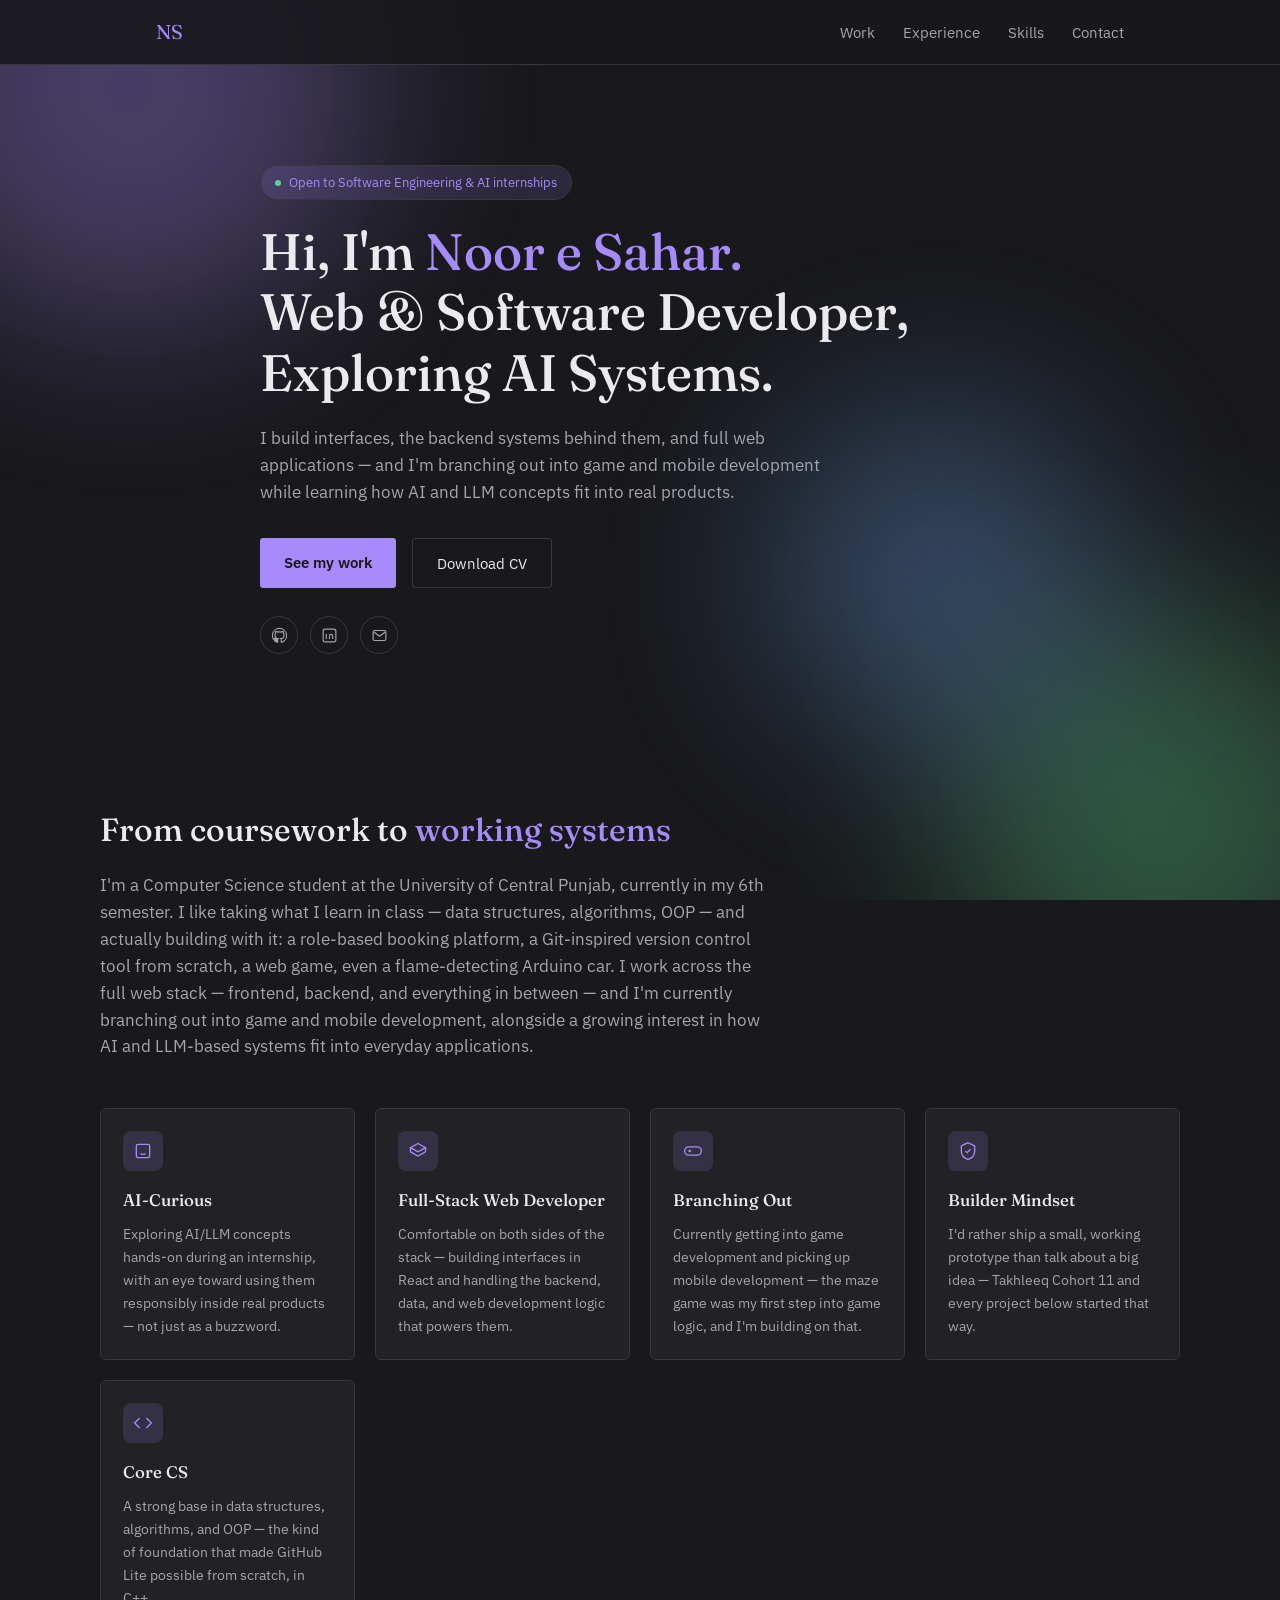
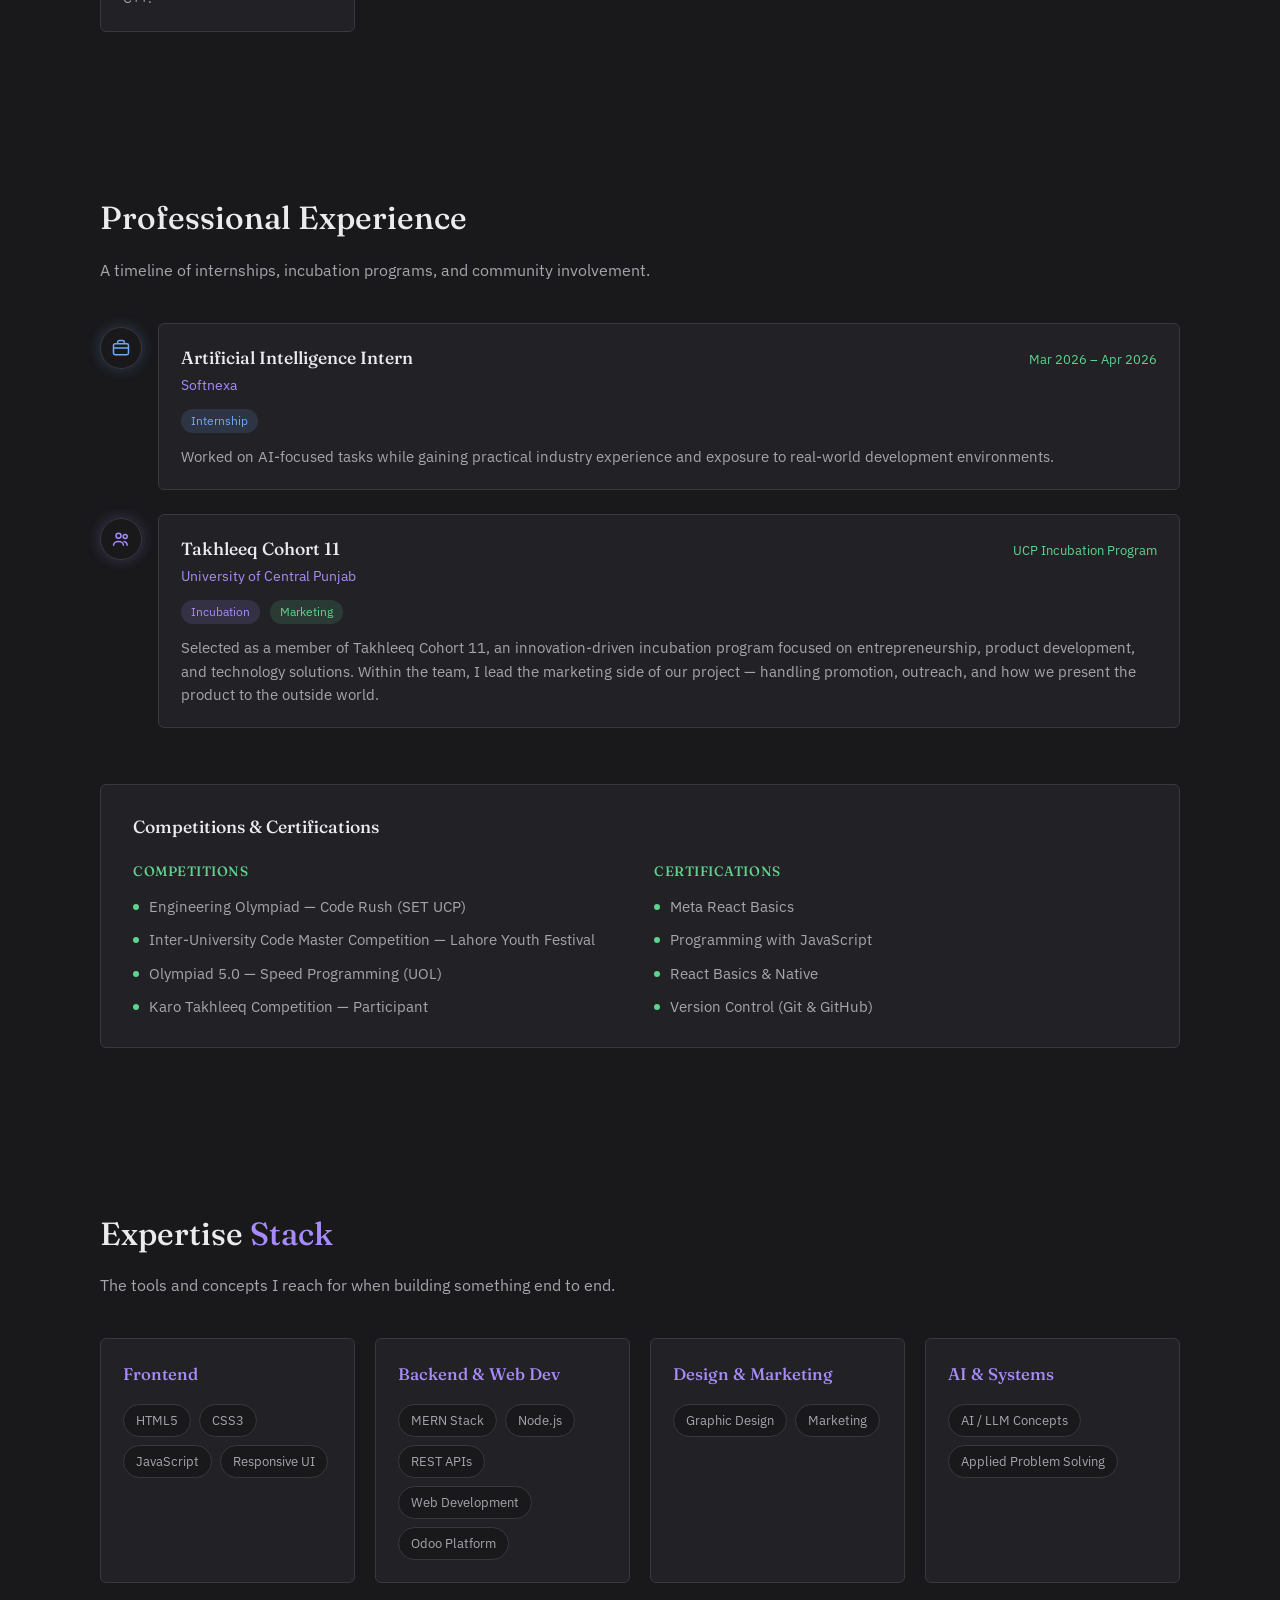
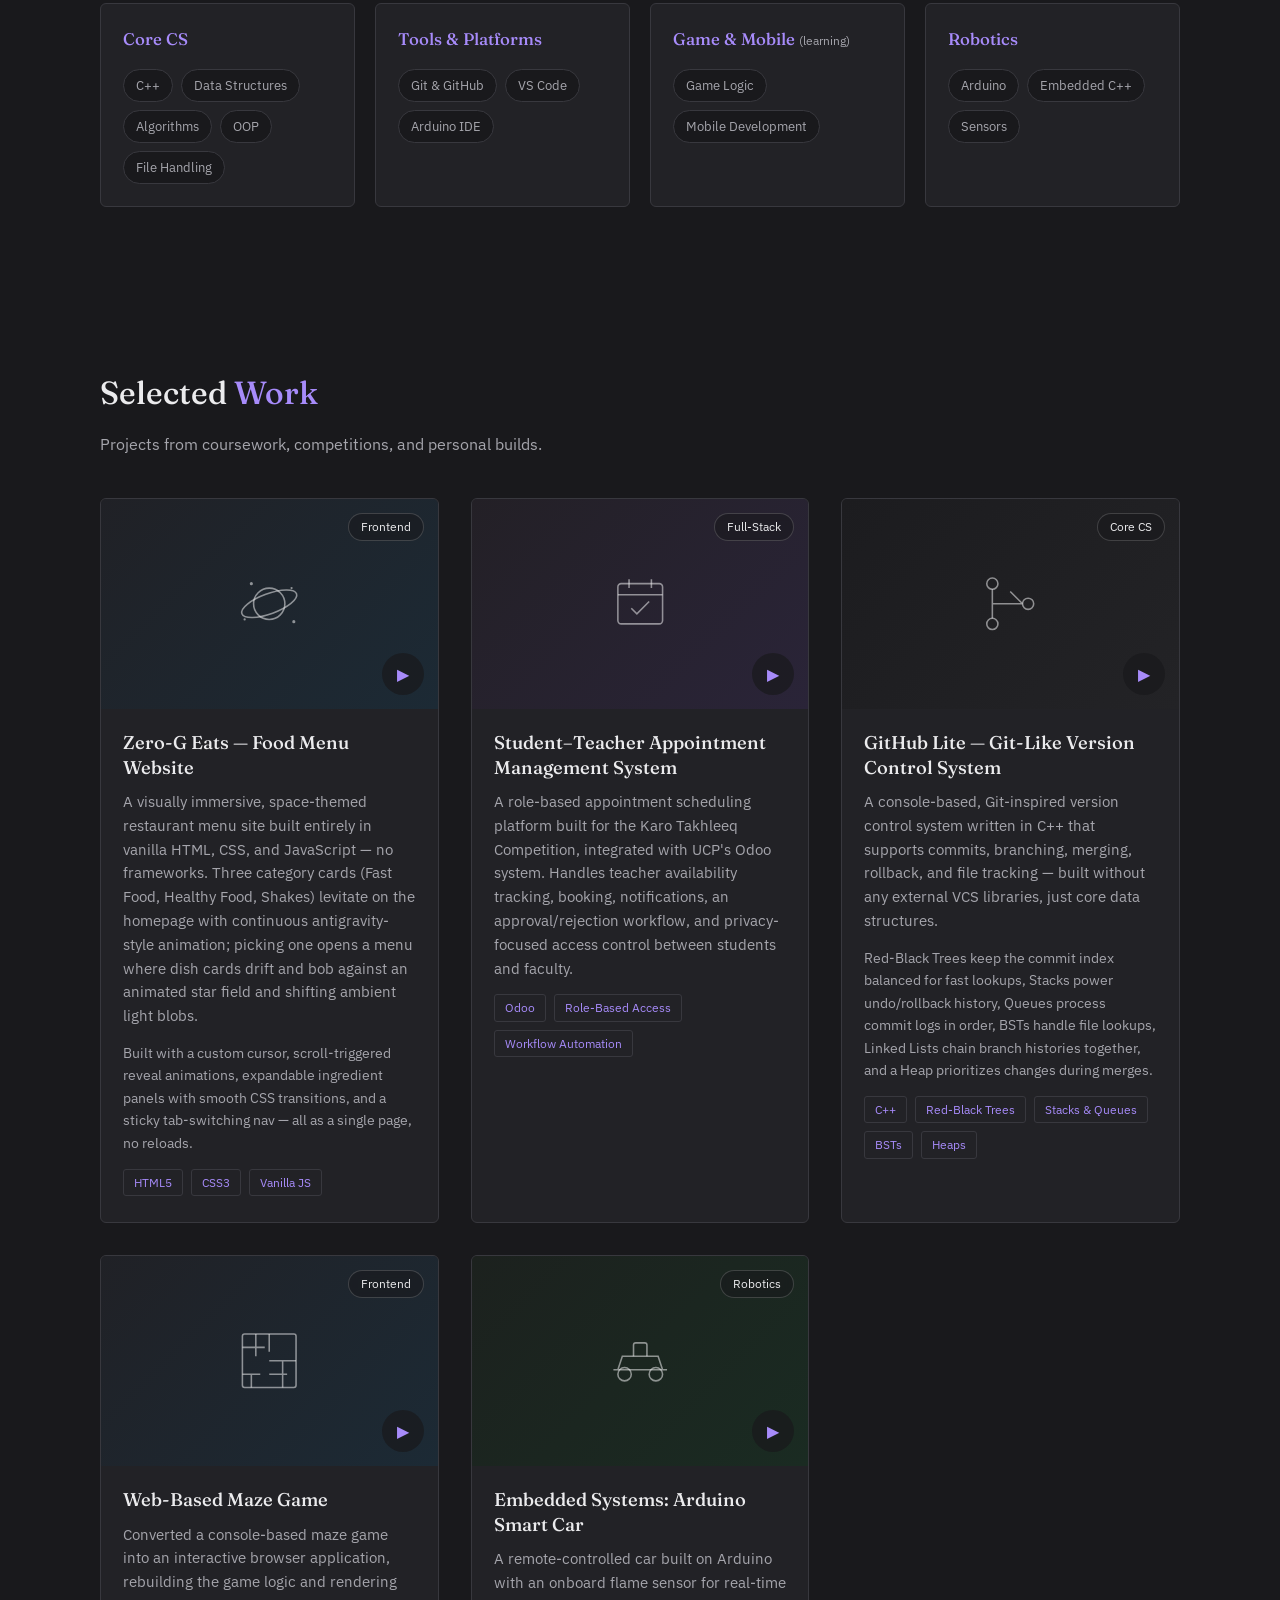
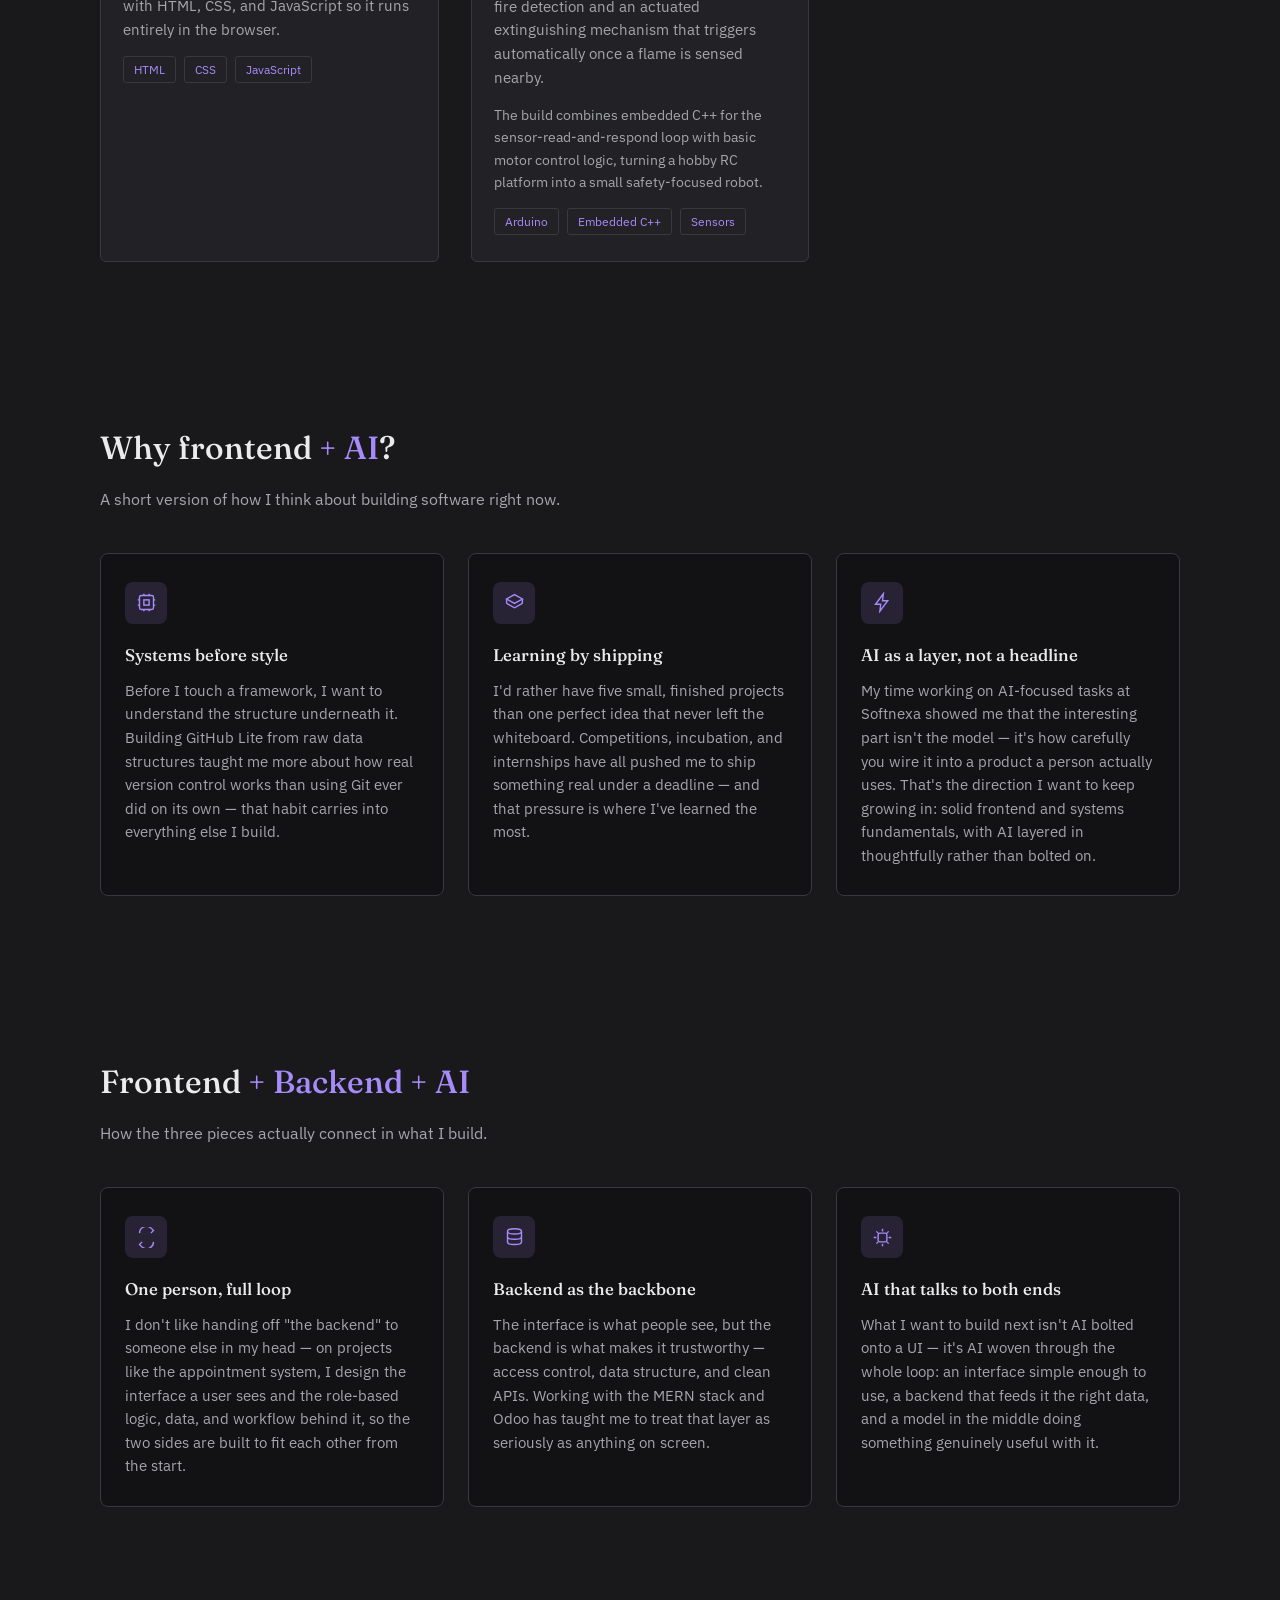
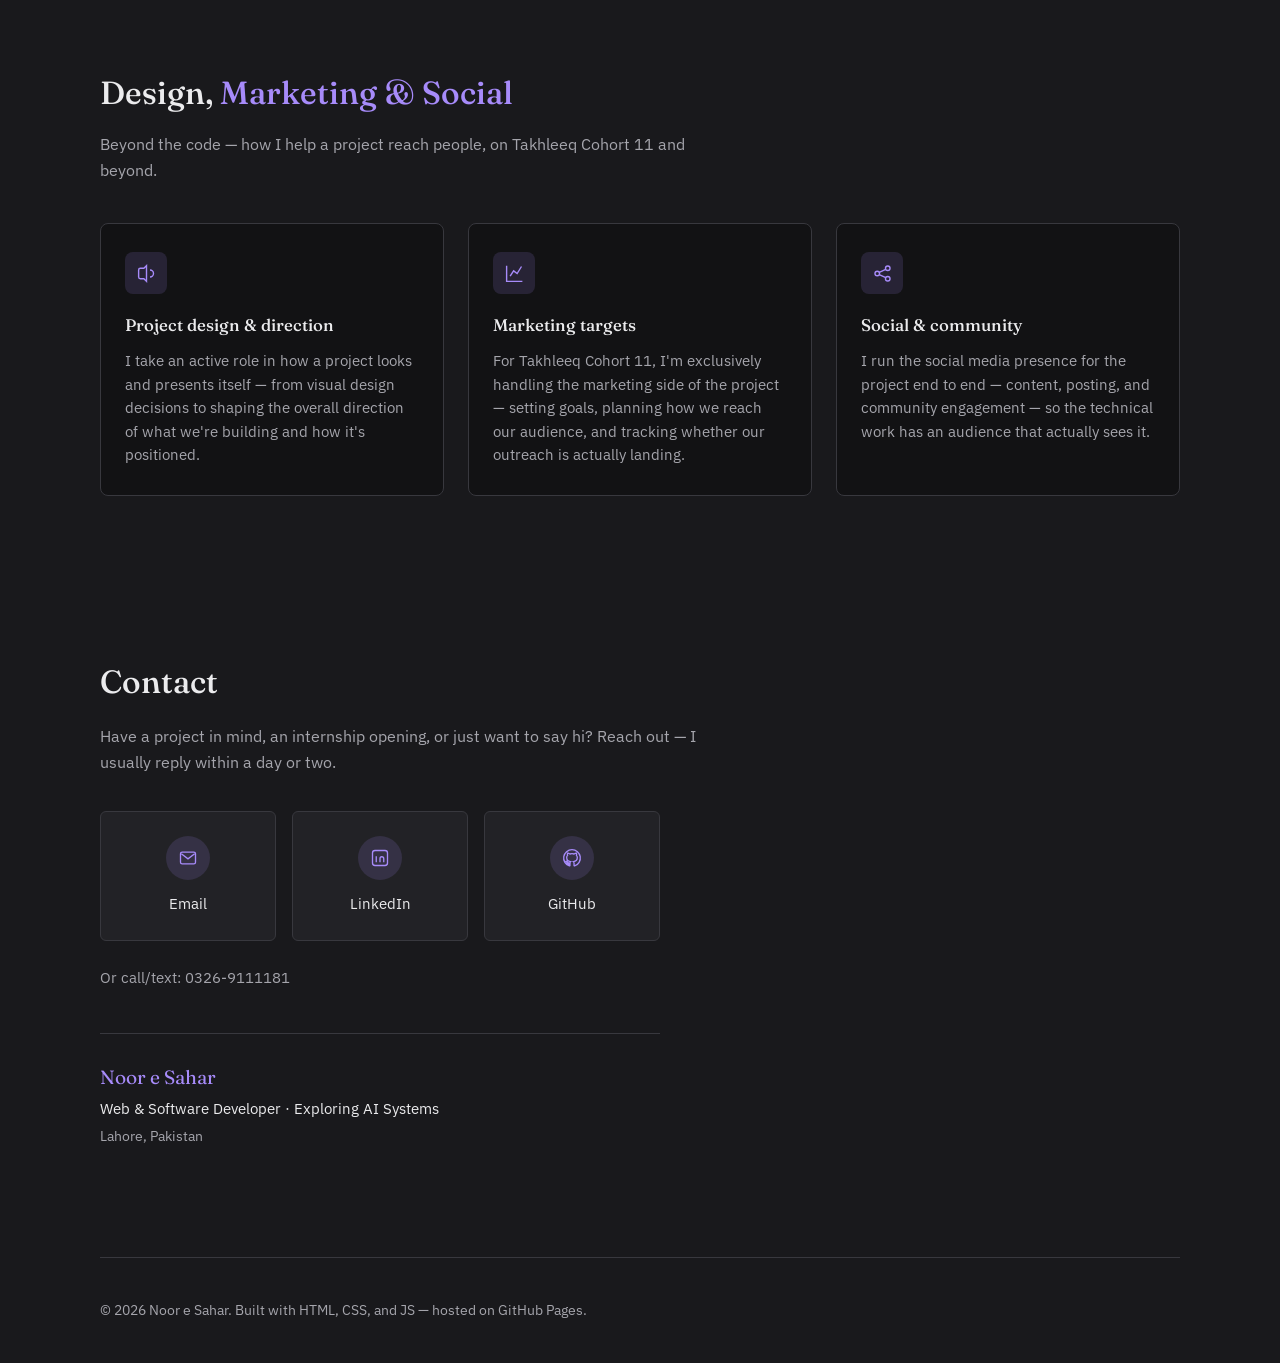
==== commit ce462059: "potfolio till 17 sep" ====
--- a/index.html
+++ b/index.html
@@ -133,7 +133,7 @@
           </div>
           <p class="timeline-org">University of Central Punjab</p>
           <span class="timeline-tag timeline-tag--purple">Incubation</span>
-          <span class="timeline-tag timeline-tag--teal">Marketing</span>
+          <span class="timeline-tag timeline-tag--green">Marketing</span>
           <p>Selected as a member of Takhleeq Cohort 11, an innovation-driven incubation program focused on entrepreneurship, product development, and technology solutions. Within the team, I lead the marketing side of our project — handling promotion, outreach, and how we present the product to the outside world.</p>
         </div>
       </div>
@@ -230,8 +230,11 @@
 
       <!-- Zero-G Eats -->
       <article class="project reveal">
-        <div class="project-media project-media--frontend">
+        <div class="project-media project-media--frontend" data-video-type="" data-video="" data-video-title="Zero-G Eats — demo">
           <span class="project-category">Frontend</span>
+          <!-- OPTIONAL THUMBNAIL: to show a screenshot instead of the icon,
+               delete the <svg class="project-glyph">...</svg> block below and put this in its place:
+               <img class="project-thumb" src="assets/images/zero-g-eats.jpg" alt="Zero-G Eats screenshot"> -->
           <svg class="project-glyph" viewBox="0 0 64 64" fill="none" stroke="currentColor" stroke-width="1.4">
             <circle cx="32" cy="32" r="14"/>
             <ellipse cx="32" cy="32" rx="26" ry="9" transform="rotate(-20 32 32)"/>
@@ -240,6 +243,7 @@
             <circle cx="10" cy="46" r="1" fill="currentColor" stroke="none"/>
             <circle cx="54" cy="48" r="1.4" fill="currentColor" stroke="none"/>
           </svg>
+          <button class="project-play" aria-label="Play Zero-G Eats video">▶</button>
         </div>
         <div class="project-body">
           <h3>Zero-G Eats — Food Menu Website</h3>
@@ -253,13 +257,16 @@
 
       <!-- Appointment System -->
       <article class="project reveal">
-        <div class="project-media project-media--fullstack">
+        <div class="project-media project-media--fullstack" data-video-type="" data-video="" data-video-title="Appointment System — demo">
           <span class="project-category">Full-Stack</span>
+          <!-- OPTIONAL THUMBNAIL: replace the <svg class="project-glyph">...</svg> block below with:
+               <img class="project-thumb" src="assets/images/appointment-system.jpg" alt="Appointment system screenshot"> -->
           <svg class="project-glyph" viewBox="0 0 64 64" fill="none" stroke="currentColor" stroke-width="1.4">
             <rect x="12" y="14" width="40" height="36" rx="3"/>
             <path d="M12 24h40M22 10v8M42 10v8"/>
             <path d="m24 36 5 5 11-11"/>
           </svg>
+          <button class="project-play" aria-label="Play Appointment System video">▶</button>
         </div>
         <div class="project-body">
           <h3>Student–Teacher Appointment Management System</h3>
@@ -272,12 +279,15 @@
 
       <!-- GitHub Lite -->
       <article class="project reveal">
-        <div class="project-media project-media--core">
+        <div class="project-media project-media--core" data-video-type="" data-video="" data-video-title="GitHub Lite — demo">
           <span class="project-category">Core CS</span>
+          <!-- OPTIONAL THUMBNAIL: replace the <svg class="project-glyph">...</svg> block below with:
+               <img class="project-thumb" src="assets/images/github-lite.jpg" alt="GitHub Lite screenshot"> -->
           <svg class="project-glyph" viewBox="0 0 64 64" fill="none" stroke="currentColor" stroke-width="1.4">
             <circle cx="16" cy="14" r="5"/><circle cx="16" cy="50" r="5"/><circle cx="48" cy="32" r="5"/>
             <path d="M16 19v26M16 32h27M43 32 32 21"/>
           </svg>
+          <button class="project-play" aria-label="Play GitHub Lite video">▶</button>
         </div>
         <div class="project-body">
           <h3>GitHub Lite — Git-Like Version Control System</h3>
@@ -291,12 +301,15 @@
 
       <!-- Maze Game -->
       <article class="project reveal">
-        <div class="project-media project-media--frontend">
+        <div class="project-media project-media--frontend" data-video-type="" data-video="" data-video-title="Maze Game — demo">
           <span class="project-category">Frontend</span>
+          <!-- OPTIONAL THUMBNAIL: replace the <svg class="project-glyph">...</svg> block below with:
+               <img class="project-thumb" src="assets/images/maze-game.jpg" alt="Maze game screenshot"> -->
           <svg class="project-glyph" viewBox="0 0 64 64" fill="none" stroke="currentColor" stroke-width="1.4">
             <rect x="8" y="8" width="48" height="48" rx="2"/>
             <path d="M8 20h20M20 8v20M8 44h16M32 8v16M32 32h24M44 32v24M16 44v12M32 44h16"/>
           </svg>
+          <button class="project-play" aria-label="Play Maze Game video">▶</button>
         </div>
         <div class="project-body">
           <h3>Web-Based Maze Game</h3>
@@ -309,13 +322,16 @@
 
       <!-- Arduino Car -->
       <article class="project reveal">
-        <div class="project-media project-media--robotics">
+        <div class="project-media project-media--robotics" data-video-type="" data-video="" data-video-title="Arduino Smart Car — demo">
           <span class="project-category">Robotics</span>
+          <!-- OPTIONAL THUMBNAIL: replace the <svg class="project-glyph">...</svg> block below with:
+               <img class="project-thumb" src="assets/images/arduino-car.jpg" alt="Arduino smart car photo"> -->
           <svg class="project-glyph" viewBox="0 0 64 64" fill="none" stroke="currentColor" stroke-width="1.4">
             <path d="M8 40h48M12 40l4-12h32l4 12"/>
             <circle cx="18" cy="44" r="6"/><circle cx="46" cy="44" r="6"/>
             <path d="M26 28V18a2 2 0 0 1 2-2h4M32 16h4a2 2 0 0 1 2 2v10"/>
           </svg>
+          <button class="project-play" aria-label="Play Arduino Smart Car video">▶</button>
         </div>
         <div class="project-body">
           <h3>Embedded Systems: Arduino Smart Car</h3>
@@ -461,6 +477,21 @@
   <p>© 2026 Noor e Sahar. Built with HTML, CSS, and JS — hosted on GitHub Pages.</p>
 </footer>
 
+<!-- Video modal: opens when a project's play button is clicked -->
+<div class="video-modal" id="videoModal" aria-hidden="true">
+  <div class="video-modal-inner">
+    <button class="video-close" id="videoClose" aria-label="Close video">✕</button>
+    <p class="video-modal-title" id="videoModalTitle"></p>
+    <div class="video-frame-wrap">
+      <iframe id="videoFrameYoutube" src="" title="Project video" frameborder="0"
+        allow="accelerometer; autoplay; clipboard-write; encrypted-media; gyroscope; picture-in-picture"
+        allowfullscreen hidden></iframe>
+      <video id="videoFrameLocal" controls hidden></video>
+      <p class="video-modal-empty" id="videoModalEmpty" hidden>No video has been added for this project yet. See the README for how to add one.</p>
+    </div>
+  </div>
+</div>
+
 <script src="script.js"></script>
 </body>
 </html>
--- a/style.css
+++ b/style.css
@@ -1,15 +1,15 @@
 :root {
-  --bg: #14121C;
-  --bg-raised: #1D1A29;
-  --bg-deep: #100E18;
-  --ink: #EDEAF5;
-  --ink-dim: #A79FBE;
+  --bg: #19191C;
+  --bg-raised: #222226;
+  --bg-deep: #121214;
+  --ink: #EBEBED;
+  --ink-dim: #A5A5AC;
   --accent: #A78BFA;
   --accent-dim: #7C6BAE;
   --accent-soft: rgba(167, 139, 250, 0.14);
-  --teal: #5EC9B8;
-  --blue: #7BA7E0;
-  --line: #322C45;
+  --green: #5FD38D;
+  --blue: #6FA8F5;
+  --line: #38383E;
   --serif: 'Fraunces', Georgia, serif;
   --sans: 'IBM Plex Sans', -apple-system, BlinkMacSystemFont, sans-serif;
   --wrap: 1080px;
@@ -33,7 +33,7 @@
 .wrap {
   max-width: var(--wrap);
   margin: 0 auto;
-  padding: 0 clamp(18px, 5vw, 24px);
+  padding: 0 clamp(24px, 7vw, 56px);
 }
 
 a { color: inherit; text-decoration: none; }
@@ -46,8 +46,8 @@
 .bg-animated { position: fixed; inset: 0; z-index: -1; overflow: hidden; pointer-events: none; }
 .bg-blob { position: absolute; border-radius: 50%; filter: blur(90px); opacity: 0.32; }
 .bg-blob-1 { width: 480px; height: 480px; top: -150px; left: -110px; background: var(--accent); animation: drift1 26s ease-in-out infinite; }
-.bg-blob-2 { width: 420px; height: 420px; bottom: -130px; right: -90px; background: var(--teal); animation: drift2 32s ease-in-out infinite; }
-.bg-blob-3 { width: 340px; height: 340px; top: 45%; left: 60%; background: var(--accent-dim); animation: drift3 22s ease-in-out infinite; }
+.bg-blob-2 { width: 420px; height: 420px; bottom: -130px; right: -90px; background: var(--green); animation: drift2 32s ease-in-out infinite; }
+.bg-blob-3 { width: 340px; height: 340px; top: 45%; left: 60%; background: var(--blue); animation: drift3 22s ease-in-out infinite; }
 
 @keyframes drift1 { 0%,100% { transform: translate(0,0) scale(1); } 50% { transform: translate(50px,70px) scale(1.15); } }
 @keyframes drift2 { 0%,100% { transform: translate(0,0) scale(1); } 50% { transform: translate(-60px,-45px) scale(1.1); } }
@@ -90,7 +90,7 @@
 /* Header */
 .site-header {
   position: sticky; top: 0; z-index: 40;
-  background: rgba(20, 18, 28, 0.9);
+  background: rgba(25, 25, 28, 0.9);
   backdrop-filter: blur(8px);
   border-bottom: 1px solid var(--line);
 }
@@ -114,7 +114,7 @@
   border-radius: 999px;
   margin-bottom: 22px;
 }
-.hero-badge .dot { width: 6px; height: 6px; border-radius: 50%; background: var(--teal); flex: none; }
+.hero-badge .dot { width: 6px; height: 6px; border-radius: 50%; background: var(--green); flex: none; }
 .hero-title {
   font-size: clamp(2rem, 6vw, 3.2rem);
   line-height: 1.18;
@@ -126,7 +126,7 @@
 .hero-actions { display: flex; gap: 16px; flex-wrap: wrap; margin-bottom: 28px; }
 
 .btn { display: inline-block; padding: 12px 24px; border-radius: 3px; font-size: 0.95rem; transition: transform 0.15s, background 0.15s; }
-.btn-primary { background: var(--accent); color: #14121C; font-weight: 600; }
+.btn-primary { background: var(--accent); color: #19191C; font-weight: 600; }
 .btn-primary:hover { transform: translateY(-1px); background: #B69CFB; }
 .btn-ghost { border: 1px solid var(--line); color: var(--ink); }
 .btn-ghost:hover { border-color: var(--accent); color: var(--accent); }
@@ -186,7 +186,7 @@
   margin-top: 4px;
 }
 .timeline-icon svg { width: 20px; height: 20px; }
-.timeline-icon--blue { color: var(--blue); box-shadow: 0 0 14px rgba(123,167,224,0.25); }
+.timeline-icon--blue { color: var(--blue); box-shadow: 0 0 14px rgba(111,168,245,0.25); }
 .timeline-icon--purple { color: var(--accent); box-shadow: 0 0 14px rgba(167,139,250,0.25); }
 .timeline-card {
   flex: 1; min-width: 0;
@@ -197,7 +197,7 @@
 }
 .timeline-head { display: flex; flex-wrap: wrap; align-items: baseline; justify-content: space-between; gap: 8px; margin-bottom: 2px; }
 .timeline-head h3 { font-size: 1.1rem; }
-.timeline-date { color: var(--teal); font-size: 0.82rem; white-space: nowrap; }
+.timeline-date { color: var(--green); font-size: 0.82rem; white-space: nowrap; }
 .timeline-org { color: var(--accent); font-size: 0.88rem; margin: 2px 0 10px; }
 .timeline-tag {
   display: inline-block;
@@ -206,20 +206,20 @@
   border-radius: 999px;
   margin: 0 6px 12px 0;
 }
-.timeline-tag--blue { background: rgba(123,167,224,0.14); color: var(--blue); }
+.timeline-tag--blue { background: rgba(111,168,245,0.14); color: var(--blue); }
 .timeline-tag--purple { background: var(--accent-soft); color: var(--accent); }
-.timeline-tag--teal { background: rgba(94,201,184,0.14); color: var(--teal); }
+.timeline-tag--green { background: rgba(95,211,141,0.14); color: var(--green); }
 .timeline-card p:not(.timeline-org) { color: var(--ink-dim); font-size: 0.92rem; margin: 0; }
 
 .achievements { background: var(--bg-raised); border: 1px solid var(--line); border-radius: 6px; padding: 28px clamp(20px, 4vw, 32px); }
 .achievements-title { font-size: 1.1rem; margin-bottom: 20px; }
-.achievements-sub { font-size: 0.85rem; color: var(--teal); margin: 0 0 12px; text-transform: uppercase; letter-spacing: 0.04em; }
+.achievements-sub { font-size: 0.85rem; color: var(--green); margin: 0 0 12px; text-transform: uppercase; letter-spacing: 0.04em; }
 .achievements-grid { display: grid; grid-template-columns: repeat(auto-fit, minmax(240px, 1fr)); gap: 28px; }
 .achievements-grid ul { list-style: none; margin: 0; padding: 0; display: flex; flex-direction: column; gap: 10px; }
 .achievements-grid li { color: var(--ink-dim); font-size: 0.92rem; padding-left: 16px; position: relative; }
 .achievements-grid li::before {
   content: ''; position: absolute; left: 0; top: 9px;
-  width: 6px; height: 6px; border-radius: 50%; background: var(--teal);
+  width: 6px; height: 6px; border-radius: 50%; background: var(--green);
 }
 
 /* Skills / Expertise Stack */
@@ -244,23 +244,39 @@
   position: relative;
   aspect-ratio: 16 / 10;
   display: flex; align-items: center; justify-content: center;
-  color: rgba(237,234,245,0.55);
-}
+  color: rgba(235,235,237,0.55);
+  cursor: pointer;
+}
+.project-thumb { width: 100%; height: 100%; object-fit: cover; display: block; }
 .project-glyph { width: 34%; height: 34%; }
+.project-play {
+  position: absolute;
+  bottom: 14px; right: 14px;
+  width: 42px; height: 42px;
+  border-radius: 50%;
+  border: none;
+  background: rgba(25, 25, 28, 0.7);
+  color: var(--accent);
+  font-size: 1rem;
+  cursor: pointer;
+  display: flex; align-items: center; justify-content: center;
+  transition: background 0.15s, color 0.15s;
+}
+.project-play:hover { background: var(--accent); color: #19191C; }
 .project-category {
   position: absolute; top: 14px; right: 14px;
   font-size: 0.72rem;
   padding: 4px 12px;
   border-radius: 999px;
-  background: rgba(20,18,28,0.55);
+  background: rgba(25,25,28,0.55);
   backdrop-filter: blur(4px);
   color: var(--ink);
-  border: 1px solid rgba(237,234,245,0.18);
-}
-.project-media--frontend { background: linear-gradient(135deg, #241f3b, #16324a); }
-.project-media--fullstack { background: linear-gradient(135deg, #2a1f3d, #3a2050); }
-.project-media--core { background: linear-gradient(135deg, #1c2338, #201a38); }
-.project-media--robotics { background: linear-gradient(135deg, #2b1a1a, #3a2418); }
+  border: 1px solid rgba(235,235,237,0.18);
+}
+.project-media--frontend { background: linear-gradient(135deg, #202126, #1c2a35); }
+.project-media--fullstack { background: linear-gradient(135deg, #232026, #2a2438); }
+.project-media--core { background: linear-gradient(135deg, #1c1c1f, #232326); }
+.project-media--robotics { background: linear-gradient(135deg, #1c211e, #1a2b22); }
 
 .project-body { padding: 22px; }
 .project-body h3 { font-size: 1.15rem; margin-bottom: 10px; line-height: 1.32; }
@@ -314,14 +330,77 @@
 /* Footer */
 .site-footer { border-top: 1px solid var(--line); padding: 28px 0; color: var(--ink-dim); font-size: 0.85rem; }
 
+/* Video modal */
+.video-modal {
+  position: fixed;
+  inset: 0;
+  background: rgba(10, 10, 12, 0.92);
+  display: none;
+  align-items: center;
+  justify-content: center;
+  z-index: 100;
+  padding: 24px;
+}
+.video-modal.open { display: flex; }
+.video-modal-inner { width: 100%; max-width: 900px; position: relative; }
+.video-modal-title { color: var(--ink-dim); font-size: 0.9rem; margin: 0 0 10px; padding-right: 40px; }
+.video-frame-wrap { position: relative; width: 100%; padding-top: 56.25%; background: #000; border-radius: 4px; overflow: hidden; }
+.video-frame-wrap iframe,
+.video-frame-wrap video {
+  position: absolute; top: 0; left: 0; width: 100%; height: 100%; border-radius: 4px; background: #000;
+}
+.video-modal-empty {
+  position: absolute; inset: 0;
+  display: flex; align-items: center; justify-content: center;
+  text-align: center; padding: 32px;
+  color: var(--ink-dim); font-size: 0.95rem;
+}
+.video-close {
+  position: absolute;
+  top: -44px;
+  right: 0;
+  background: none;
+  border: none;
+  color: var(--ink);
+  font-size: 1.4rem;
+  cursor: pointer;
+}
+
 /* Mobile */
 @media (max-width: 720px) {
   .nav { display: none; }
   .nav-toggle { display: block; }
-  .hero { padding: 80px 0 60px; }
-  .timeline-head { flex-direction: column; align-items: flex-start; }
-  .timeline-item { gap: 12px; }
-  .achievements { padding: 22px 18px; }
+
+  .hero { padding: 88px 0 68px; }
+  .hero-badge { font-size: 0.76rem; padding: 6px 12px; }
+  .hero-sub { margin-bottom: 36px; }
+  .hero-actions { margin-bottom: 32px; }
+
+  .about, .experience, .skills-section, .work, .why, .contact {
+    padding-top: 68px;
+    padding-bottom: 76px;
+  }
+  .section-num { margin-bottom: 18px; }
+  .section-sub { margin-bottom: 34px; }
+  .about-lead { margin-bottom: 40px; }
+
+  .feature-cards, .expertise-grid, .why-blocks { gap: 18px; }
+  .feature-card, .expertise-card, .why-block { padding: 24px 20px; }
+
+  .timeline { gap: 30px; }
+  .timeline-item { gap: 14px; }
+  .timeline-card { padding: 20px; }
+  .timeline-head { flex-direction: column; align-items: flex-start; gap: 4px; }
+
+  .achievements { padding: 24px 18px; margin-top: 4px; }
+  .achievements-grid { gap: 26px; }
+
+  .projects { gap: 30px; }
+  .project-body { padding: 20px; }
+  .project-body p { margin-bottom: 16px; }
+
+  .contact-icon-grid { gap: 14px; margin-bottom: 30px; }
+  .contact-signature { margin-top: 8px; }
 }
 
 @media (max-width: 400px) {
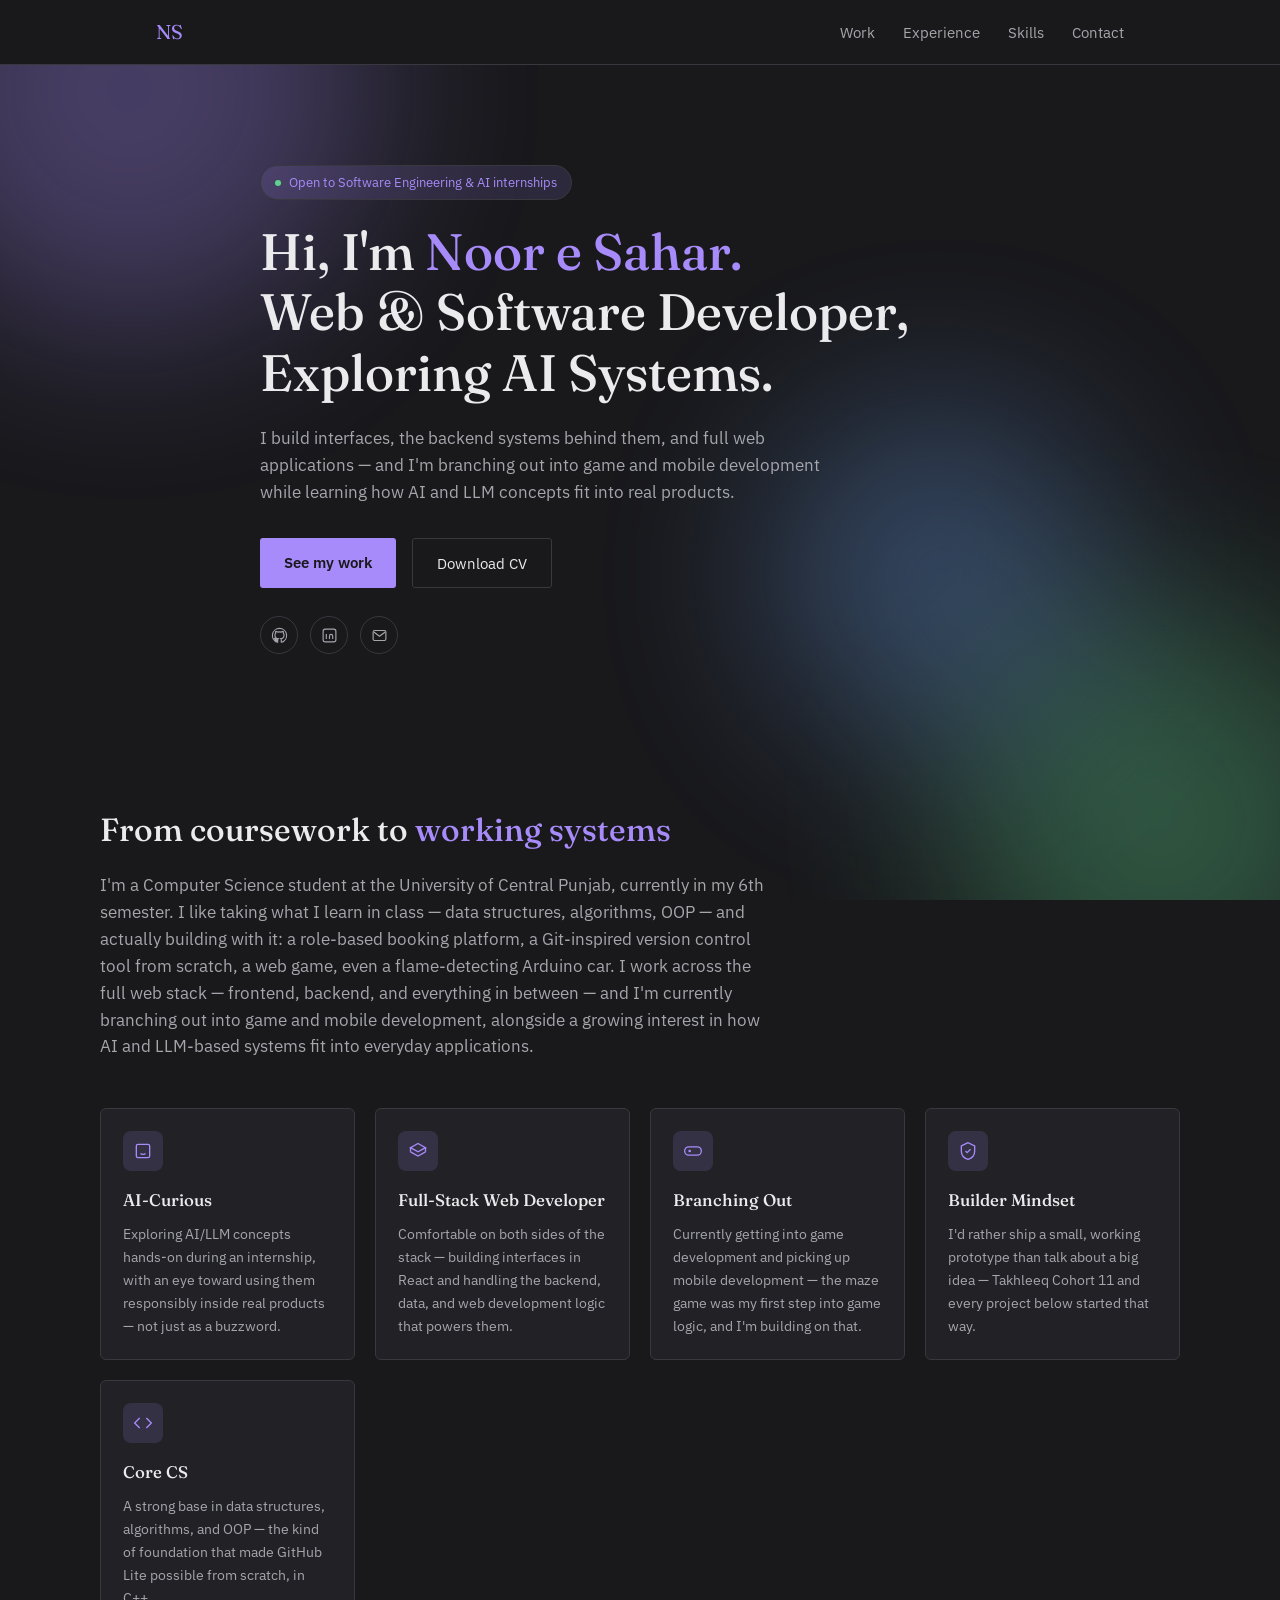
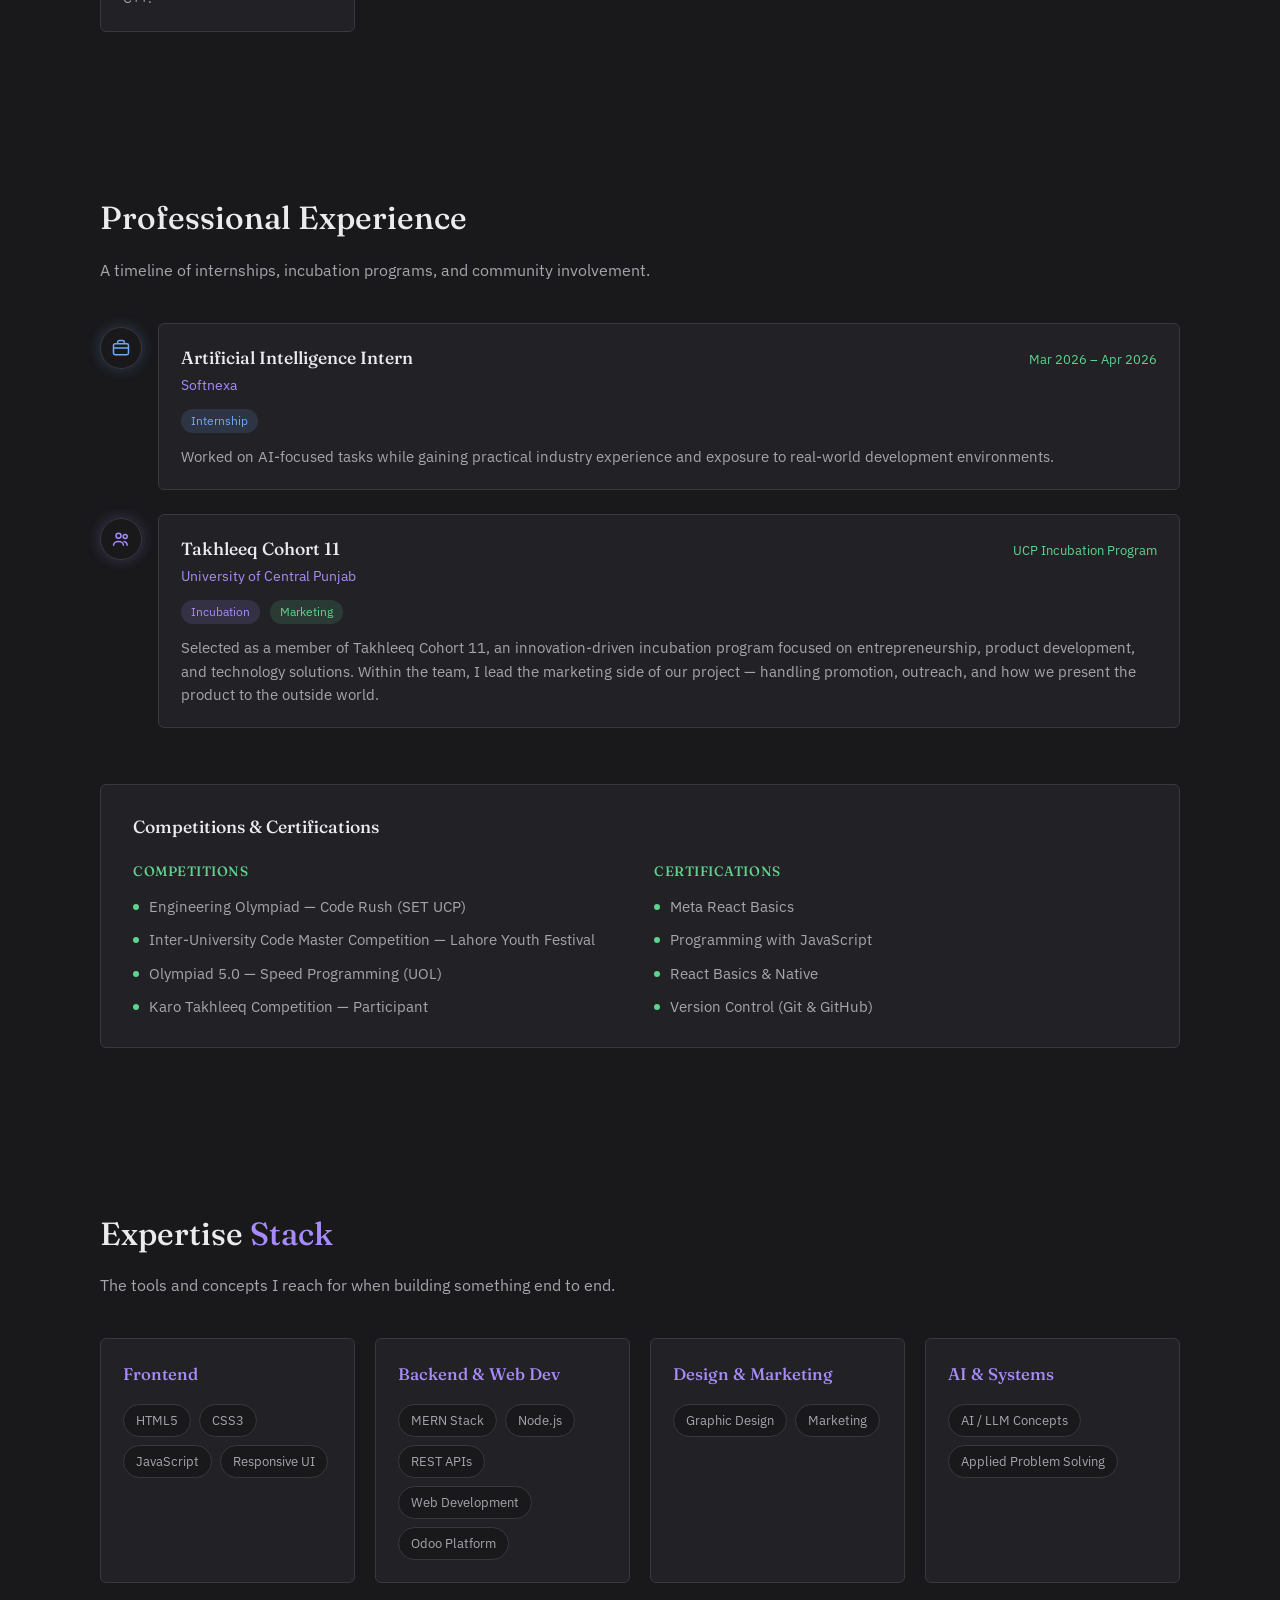
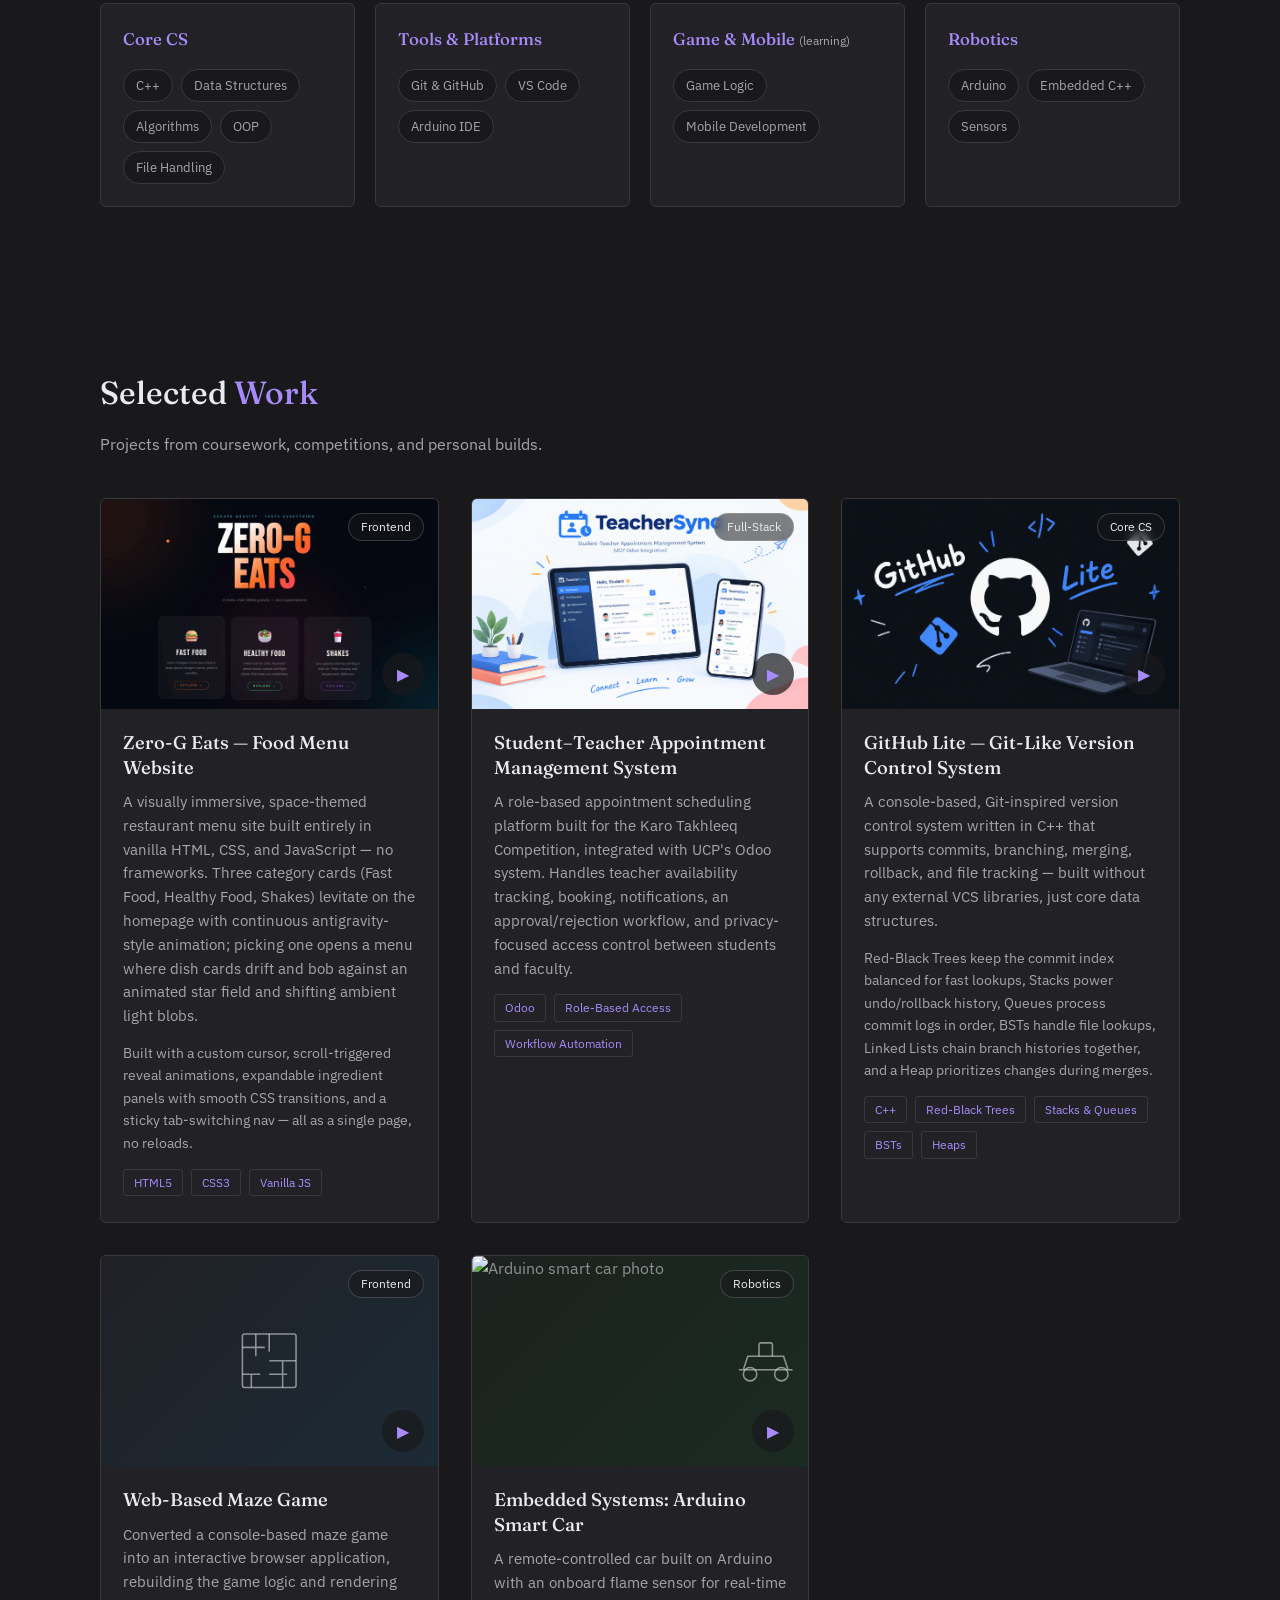
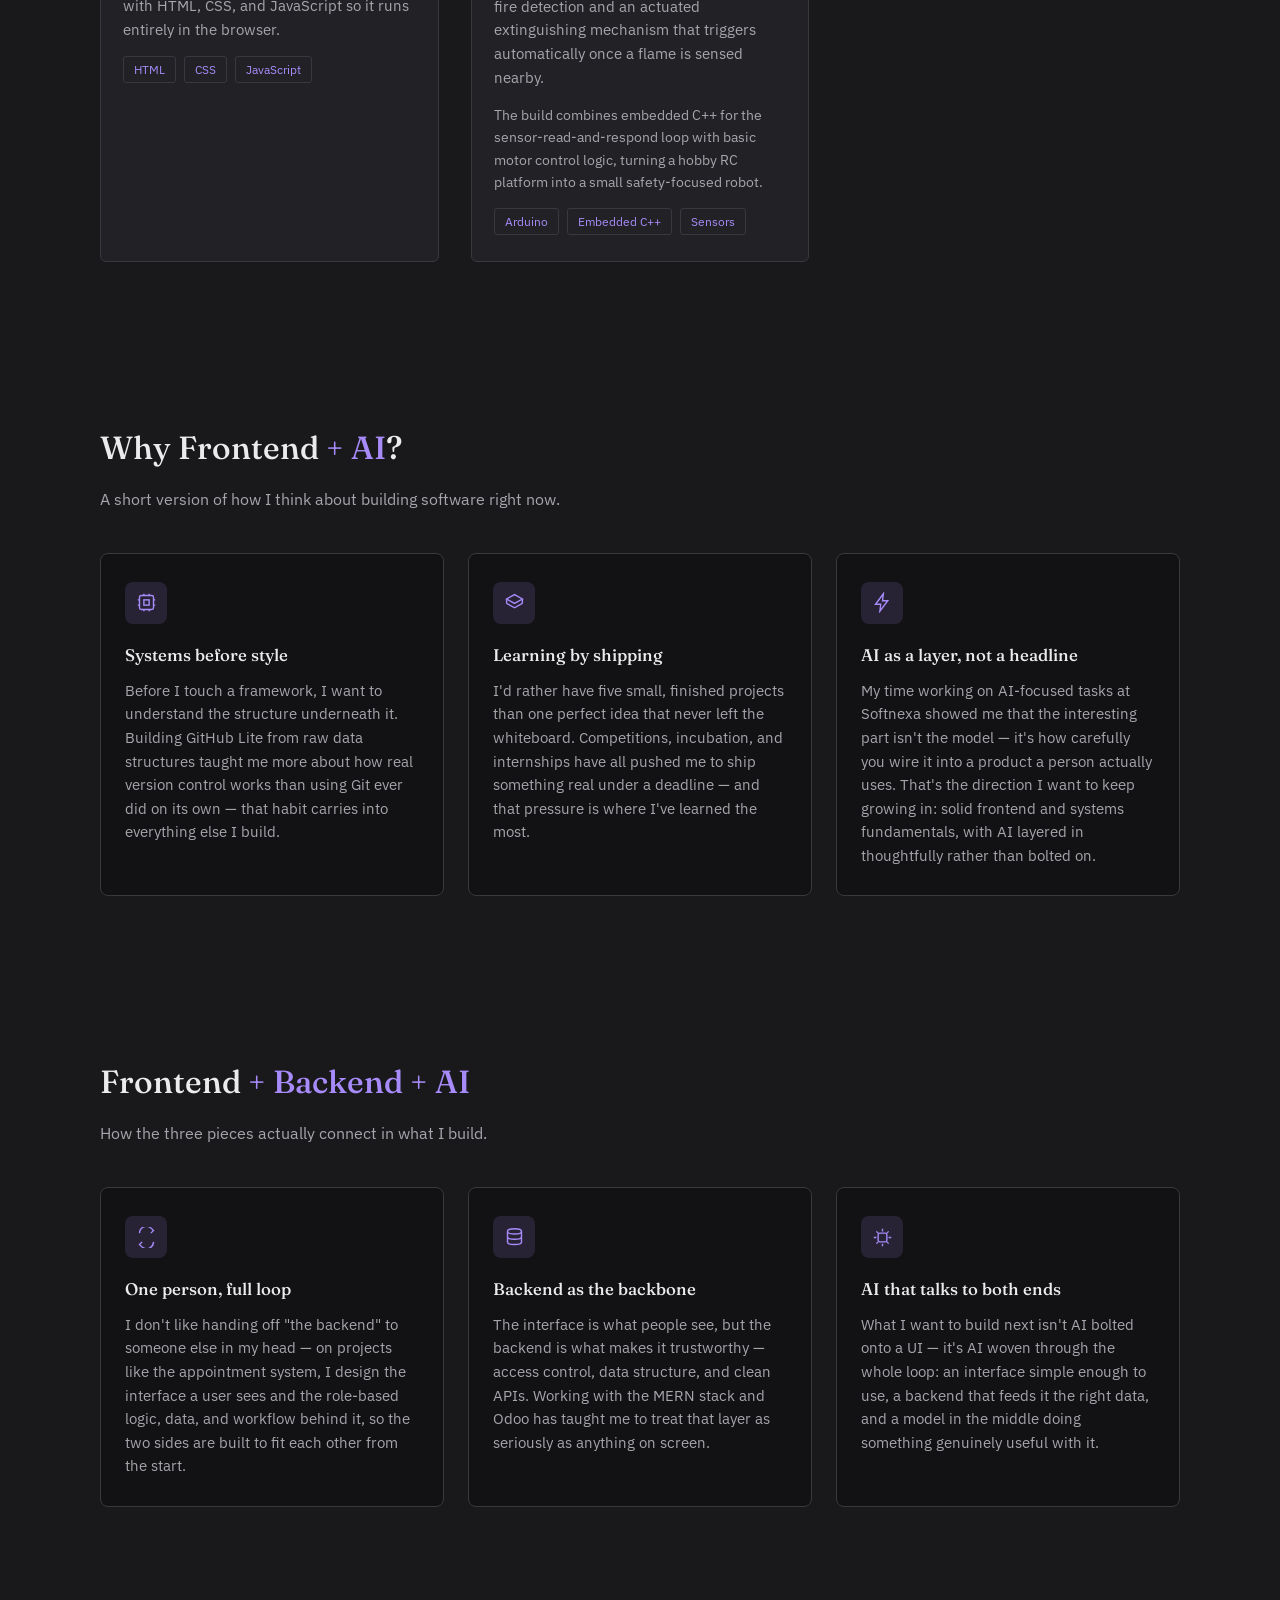
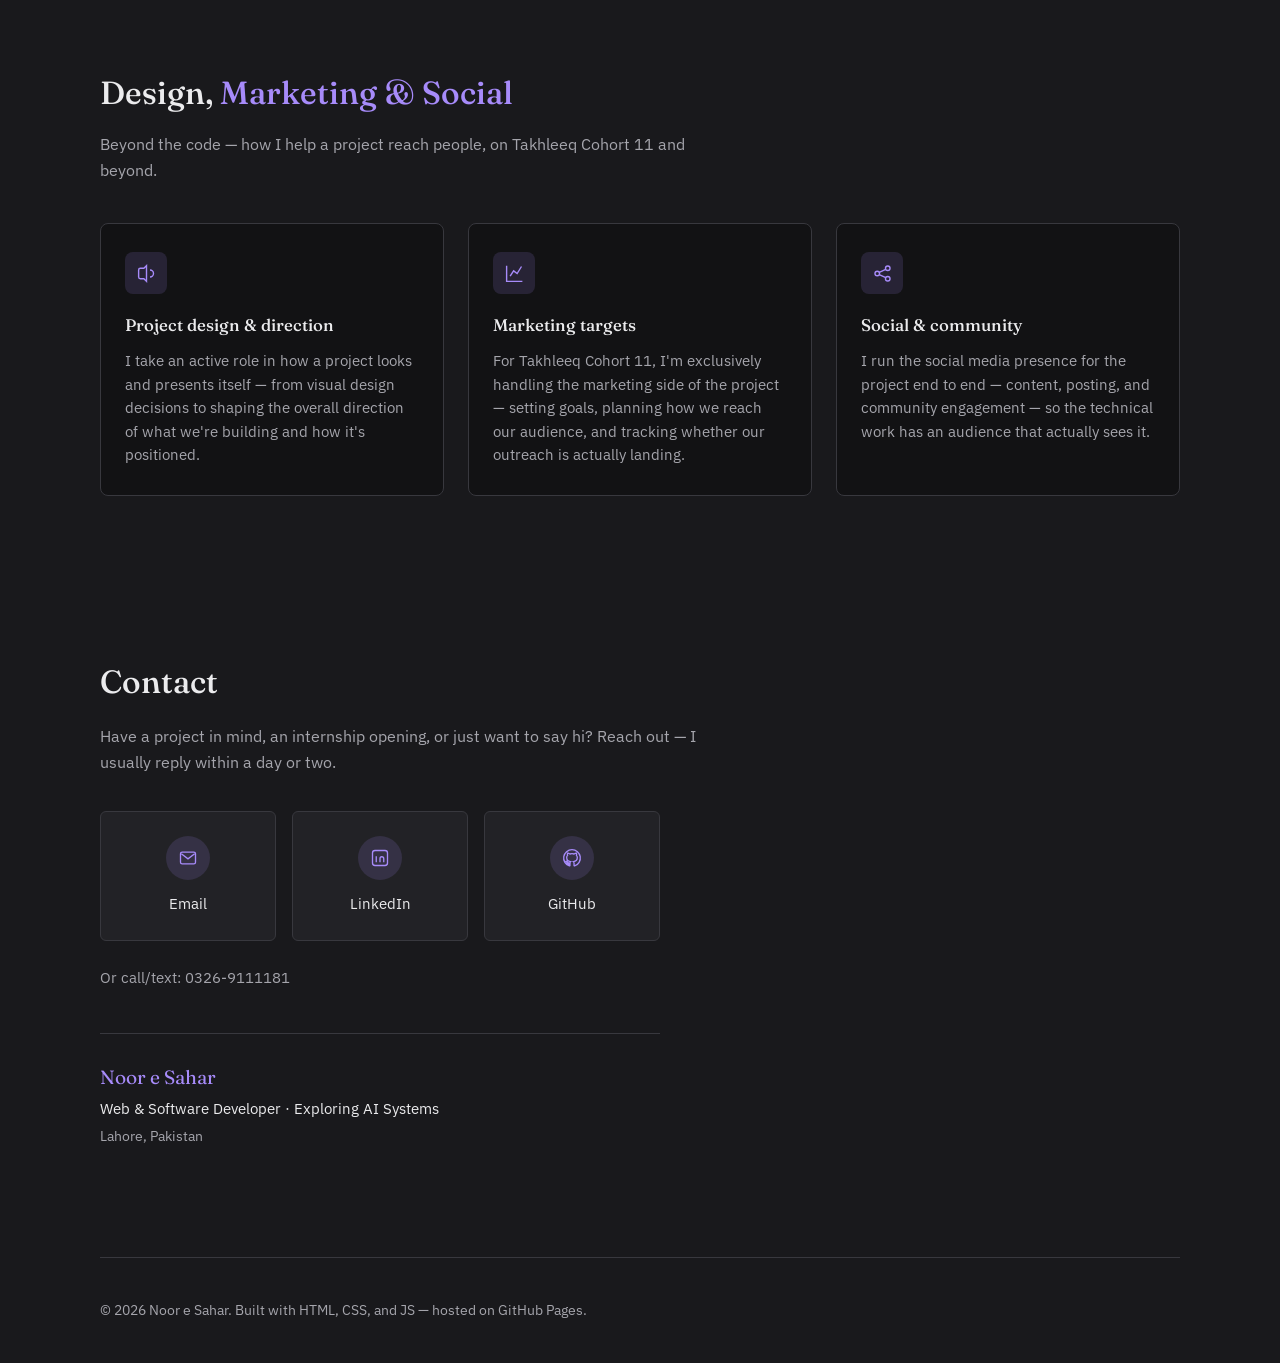
==== commit 2e643e26: "18 sep commit" ====
--- a/index.html
+++ b/index.html
@@ -230,19 +230,10 @@
 
       <!-- Zero-G Eats -->
       <article class="project reveal">
-        <div class="project-media project-media--frontend" data-video-type="" data-video="" data-video-title="Zero-G Eats — demo">
+        <div class="project-media project-media--frontend" data-video-type="local" data-video="assets/videos/zero_geats.mp4" data-video-title="Zero-G Eats — demo">
           <span class="project-category">Frontend</span>
-          <!-- OPTIONAL THUMBNAIL: to show a screenshot instead of the icon,
-               delete the <svg class="project-glyph">...</svg> block below and put this in its place:
-               <img class="project-thumb" src="assets/images/zero-g-eats.jpg" alt="Zero-G Eats screenshot"> -->
-          <svg class="project-glyph" viewBox="0 0 64 64" fill="none" stroke="currentColor" stroke-width="1.4">
-            <circle cx="32" cy="32" r="14"/>
-            <ellipse cx="32" cy="32" rx="26" ry="9" transform="rotate(-20 32 32)"/>
-            <circle cx="16" cy="14" r="1.4" fill="currentColor" stroke="none"/>
-            <circle cx="52" cy="18" r="1" fill="currentColor" stroke="none"/>
-            <circle cx="10" cy="46" r="1" fill="currentColor" stroke="none"/>
-            <circle cx="54" cy="48" r="1.4" fill="currentColor" stroke="none"/>
-          </svg>
+
+          <img class="project-thumb" src="assets/images/zero_geats.png" alt="Zero-G Eats screenshot">
           <button class="project-play" aria-label="Play Zero-G Eats video">▶</button>
         </div>
         <div class="project-body">
@@ -257,15 +248,10 @@
 
       <!-- Appointment System -->
       <article class="project reveal">
-        <div class="project-media project-media--fullstack" data-video-type="" data-video="" data-video-title="Appointment System — demo">
+        <div class="project-media project-media--fullstack" data-video-type="local" data-video="assets/videos/odoo_appoint.mp4" data-video-title="Appointment System — demo">
           <span class="project-category">Full-Stack</span>
-          <!-- OPTIONAL THUMBNAIL: replace the <svg class="project-glyph">...</svg> block below with:
-               <img class="project-thumb" src="assets/images/appointment-system.jpg" alt="Appointment system screenshot"> -->
-          <svg class="project-glyph" viewBox="0 0 64 64" fill="none" stroke="currentColor" stroke-width="1.4">
-            <rect x="12" y="14" width="40" height="36" rx="3"/>
-            <path d="M12 24h40M22 10v8M42 10v8"/>
-            <path d="m24 36 5 5 11-11"/>
-          </svg>
+          <img class="project-thumb" src="assets/images/odoo_appoint.png" alt="Appointment system screenshot">
+          
           <button class="project-play" aria-label="Play Appointment System video">▶</button>
         </div>
         <div class="project-body">
@@ -279,14 +265,10 @@
 
       <!-- GitHub Lite -->
       <article class="project reveal">
-        <div class="project-media project-media--core" data-video-type="" data-video="" data-video-title="GitHub Lite — demo">
+        <div class="project-media project-media--core" data-video-type="local" data-video="assets/videos/github_lite.mp4" data-video-title="GitHub Lite — demo">
           <span class="project-category">Core CS</span>
-          <!-- OPTIONAL THUMBNAIL: replace the <svg class="project-glyph">...</svg> block below with:
-               <img class="project-thumb" src="assets/images/github-lite.jpg" alt="GitHub Lite screenshot"> -->
-          <svg class="project-glyph" viewBox="0 0 64 64" fill="none" stroke="currentColor" stroke-width="1.4">
-            <circle cx="16" cy="14" r="5"/><circle cx="16" cy="50" r="5"/><circle cx="48" cy="32" r="5"/>
-            <path d="M16 19v26M16 32h27M43 32 32 21"/>
-          </svg>
+          
+          <img class="project-thumb" src="assets/images/Githublite.png" alt="GitHub Lite screenshot">
           <button class="project-play" aria-label="Play GitHub Lite video">▶</button>
         </div>
         <div class="project-body">
@@ -322,10 +304,9 @@
 
       <!-- Arduino Car -->
       <article class="project reveal">
-        <div class="project-media project-media--robotics" data-video-type="" data-video="" data-video-title="Arduino Smart Car — demo">
+        <div class="project-media project-media--robotics" data-video-type="local" data-video="assets/videos/arduino_car.mp4" data-video-title="Arduino Smart Car — demo">
           <span class="project-category">Robotics</span>
-          <!-- OPTIONAL THUMBNAIL: replace the <svg class="project-glyph">...</svg> block below with:
-               <img class="project-thumb" src="assets/images/arduino-car.jpg" alt="Arduino smart car photo"> -->
+          <img class="project-thumb" src="assets/images/arduino-car.png" alt="Arduino smart car photo">
           <svg class="project-glyph" viewBox="0 0 64 64" fill="none" stroke="currentColor" stroke-width="1.4">
             <path d="M8 40h48M12 40l4-12h32l4 12"/>
             <circle cx="18" cy="44" r="6"/><circle cx="46" cy="44" r="6"/>
@@ -348,7 +329,7 @@
 
   <!-- WHY -->
   <section class="why wrap" id="approach">
-    <h2 class="section-num reveal">Why frontend <span class="accent-text">+ AI</span>?</h2>
+    <h2 class="section-num reveal">Why Frontend <span class="accent-text">+ AI</span>?</h2>
     <p class="section-sub reveal">A short version of how I think about building software right now.</p>
 
     <div class="why-blocks">
--- a/style.css
+++ b/style.css
@@ -16,7 +16,7 @@
 }
 
 * { box-sizing: border-box; min-width: 0; }
-html { scroll-behavior: smooth; }
+html { scroll-behavior: smooth; scroll-padding-top: 80px; max-width: 100vw; }
 
 body {
   margin: 0;
@@ -26,6 +26,9 @@
   line-height: 1.6;
   -webkit-font-smoothing: antialiased;
   overflow-x: hidden;
+  max-width: 100vw;
+  overflow-wrap: break-word;
+  word-wrap: break-word;
 }
 
 img, svg { max-width: 100%; }
@@ -33,11 +36,13 @@
 .wrap {
   max-width: var(--wrap);
   margin: 0 auto;
-  padding: 0 clamp(24px, 7vw, 56px);
+  padding: 0 clamp(24px, 6vw, 56px);
 }
 
 a { color: inherit; text-decoration: none; }
 a:focus-visible, button:focus-visible { outline: 2px solid var(--accent); outline-offset: 3px; }
+
+section[id] { scroll-margin-top: 80px; }
 
 h1, h2, h3, h4 { font-family: var(--serif); font-weight: 500; margin: 0; }
 .accent-text { color: var(--accent); }
@@ -90,8 +95,7 @@
 /* Header */
 .site-header {
   position: sticky; top: 0; z-index: 40;
-  background: rgba(25, 25, 28, 0.9);
-  backdrop-filter: blur(8px);
+  background: var(--bg);
   border-bottom: 1px solid var(--line);
 }
 .header-inner { display: flex; align-items: center; justify-content: space-between; height: 64px; }
@@ -152,7 +156,7 @@
 
 .feature-cards {
   display: grid;
-  grid-template-columns: repeat(auto-fit, minmax(220px, 1fr));
+  grid-template-columns: repeat(auto-fit, minmax(min(220px, 100%), 1fr));
   gap: 20px;
 }
 .feature-card {
@@ -214,7 +218,7 @@
 .achievements { background: var(--bg-raised); border: 1px solid var(--line); border-radius: 6px; padding: 28px clamp(20px, 4vw, 32px); }
 .achievements-title { font-size: 1.1rem; margin-bottom: 20px; }
 .achievements-sub { font-size: 0.85rem; color: var(--green); margin: 0 0 12px; text-transform: uppercase; letter-spacing: 0.04em; }
-.achievements-grid { display: grid; grid-template-columns: repeat(auto-fit, minmax(240px, 1fr)); gap: 28px; }
+.achievements-grid { display: grid; grid-template-columns: repeat(auto-fit, minmax(min(240px, 100%), 1fr)); gap: 28px; }
 .achievements-grid ul { list-style: none; margin: 0; padding: 0; display: flex; flex-direction: column; gap: 10px; }
 .achievements-grid li { color: var(--ink-dim); font-size: 0.92rem; padding-left: 16px; position: relative; }
 .achievements-grid li::before {
@@ -224,7 +228,7 @@
 
 /* Skills / Expertise Stack */
 .skills-section { padding: 60px 0 100px; }
-.expertise-grid { display: grid; grid-template-columns: repeat(auto-fit, minmax(230px, 1fr)); gap: 20px; }
+.expertise-grid { display: grid; grid-template-columns: repeat(auto-fit, minmax(min(230px, 100%), 1fr)); gap: 20px; }
 .expertise-card { background: var(--bg-raised); border: 1px solid var(--line); border-radius: 6px; padding: 22px; }
 .expertise-title { font-size: 1.05rem; color: var(--accent); margin-bottom: 16px; }
 .expertise-note { font-size: 0.72rem; color: var(--ink-dim); font-family: var(--sans); font-weight: 400; }
@@ -238,7 +242,7 @@
 
 /* Projects */
 .work { padding: 60px 0 100px; }
-.projects { display: grid; grid-template-columns: repeat(auto-fit, minmax(280px, 1fr)); gap: 32px; }
+.projects { display: grid; grid-template-columns: repeat(auto-fit, minmax(min(280px, 100%), 1fr)); gap: 32px; }
 .project { background: var(--bg-raised); border: 1px solid var(--line); border-radius: 6px; overflow: hidden; }
 .project-media {
   position: relative;
@@ -291,7 +295,7 @@
 
 /* Why */
 .why { padding: 60px 0 100px; }
-.why-blocks { display: grid; grid-template-columns: repeat(auto-fit, minmax(250px, 1fr)); gap: 24px; }
+.why-blocks { display: grid; grid-template-columns: repeat(auto-fit, minmax(min(250px, 100%), 1fr)); gap: 24px; }
 .why-block { background: var(--bg-deep); border: 1px solid var(--line); border-radius: 8px; padding: 28px 24px; }
 .why-icon {
   width: 42px; height: 42px; border-radius: 8px;
@@ -306,7 +310,7 @@
 /* Contact */
 .contact { padding: 60px 0 110px; }
 .contact-lead { color: var(--ink-dim); font-size: 1.02rem; max-width: 60ch; margin-bottom: 36px; }
-.contact-icon-grid { display: grid; grid-template-columns: repeat(auto-fit, minmax(150px, 1fr)); gap: 16px; max-width: 560px; margin-bottom: 24px; }
+.contact-icon-grid { display: grid; grid-template-columns: repeat(auto-fit, minmax(min(150px, 100%), 1fr)); gap: 16px; max-width: 560px; margin-bottom: 24px; }
 .contact-icon-card {
   display: flex; flex-direction: column; align-items: center; gap: 12px;
   background: var(--bg-raised); border: 1px solid var(--line); border-radius: 6px;
@@ -368,6 +372,12 @@
 
 /* Mobile */
 @media (max-width: 720px) {
+  .wrap { padding: 0 clamp(16px, 5vw, 24px); }
+  main > section {
+    padding-left: clamp(16px, 5vw, 24px) !important;
+    padding-right: clamp(16px, 5vw, 24px) !important;
+  }
+
   .nav { display: none; }
   .nav-toggle { display: block; }
 
@@ -401,9 +411,21 @@
 
   .contact-icon-grid { gap: 14px; margin-bottom: 30px; }
   .contact-signature { margin-top: 8px; }
+
+  .feature-icon, .why-icon { width: 34px; height: 34px; }
+  .feature-icon svg, .why-icon svg { width: 17px; height: 17px; }
+  .timeline-icon { width: 36px; height: 36px; }
+  .timeline-icon svg { width: 17px; height: 17px; }
+  .social-icon { width: 34px; height: 34px; }
+  .contact-icon-circle { width: 38px; height: 38px; }
+  .project-play { width: 36px; height: 36px; font-size: 0.85rem; }
 }
 
 @media (max-width: 400px) {
   .hero-title { font-size: 1.7rem; }
   .section-num { font-size: 1.35rem; }
-}
+  .feature-card, .expertise-card, .why-block { padding: 20px 16px; }
+  .timeline-card { padding: 18px 16px; }
+  .project-body { padding: 18px; }
+  .achievements { padding: 20px 16px; }
+}
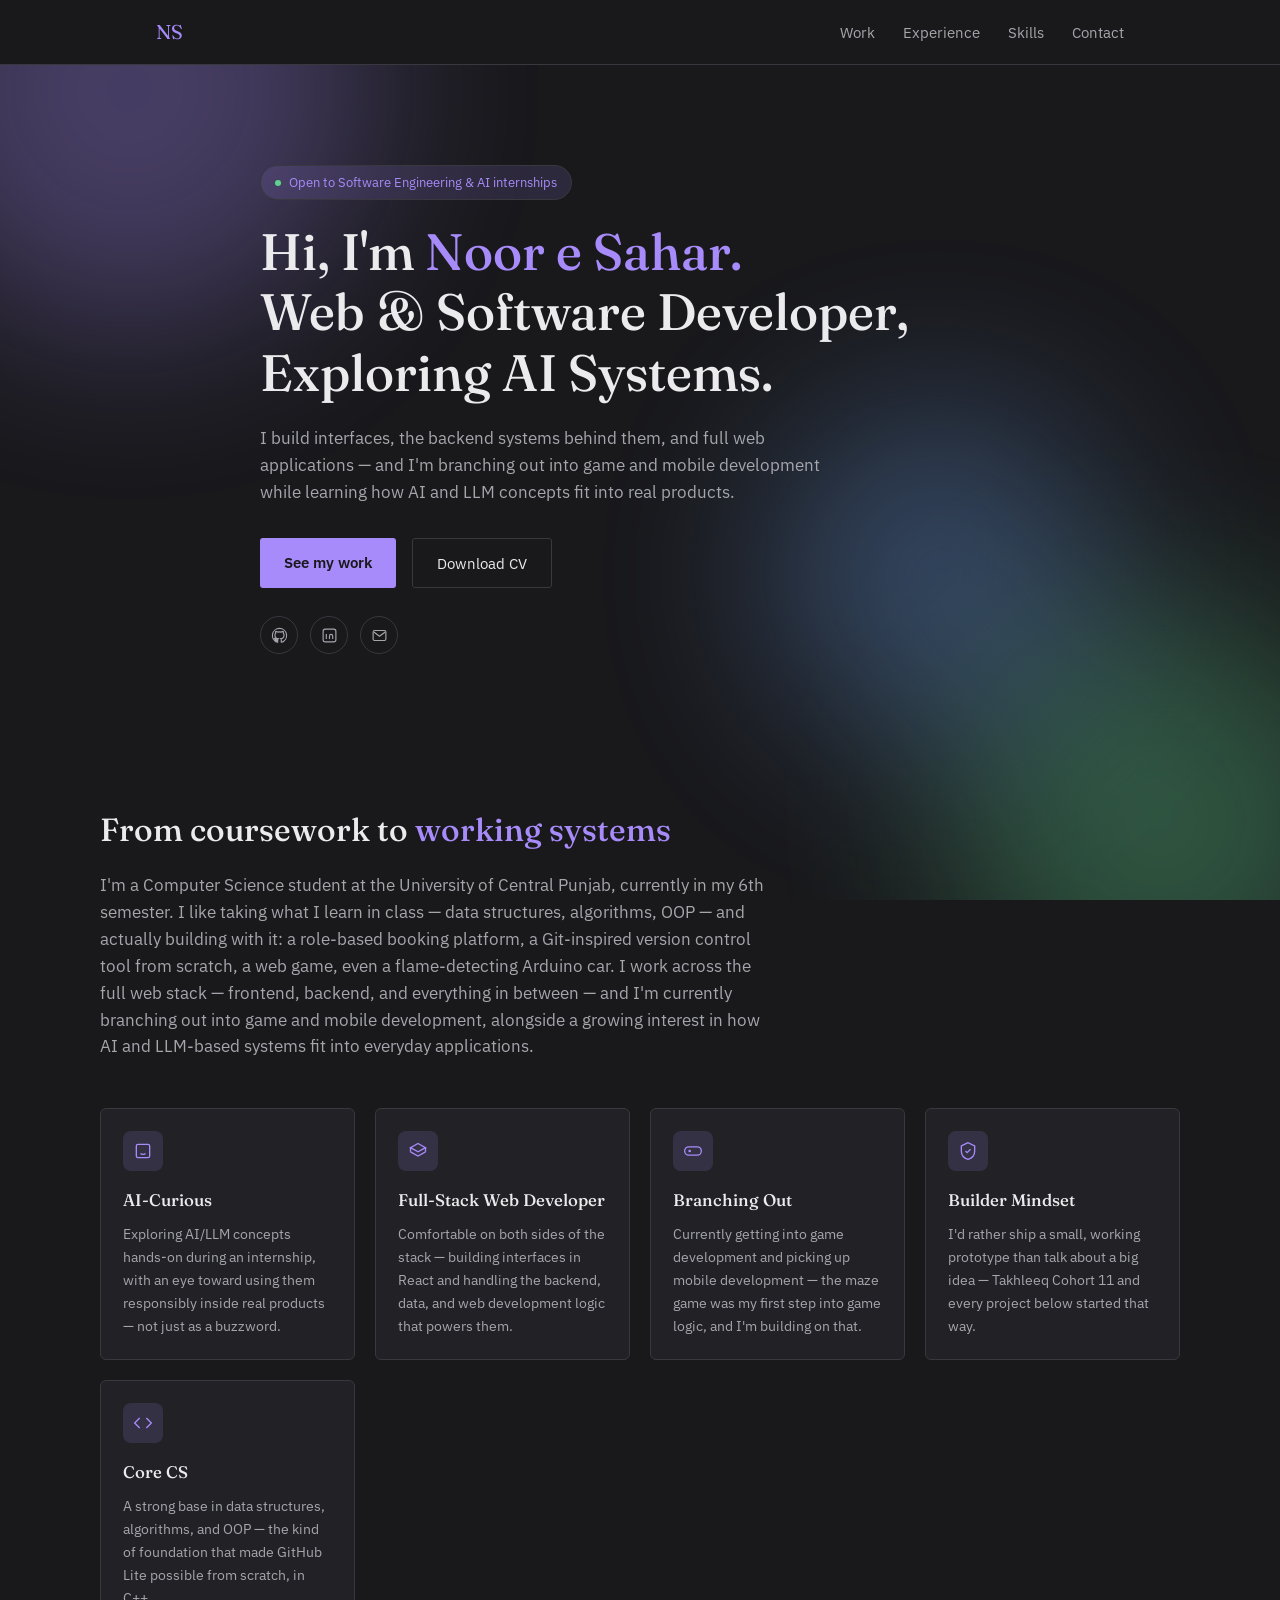
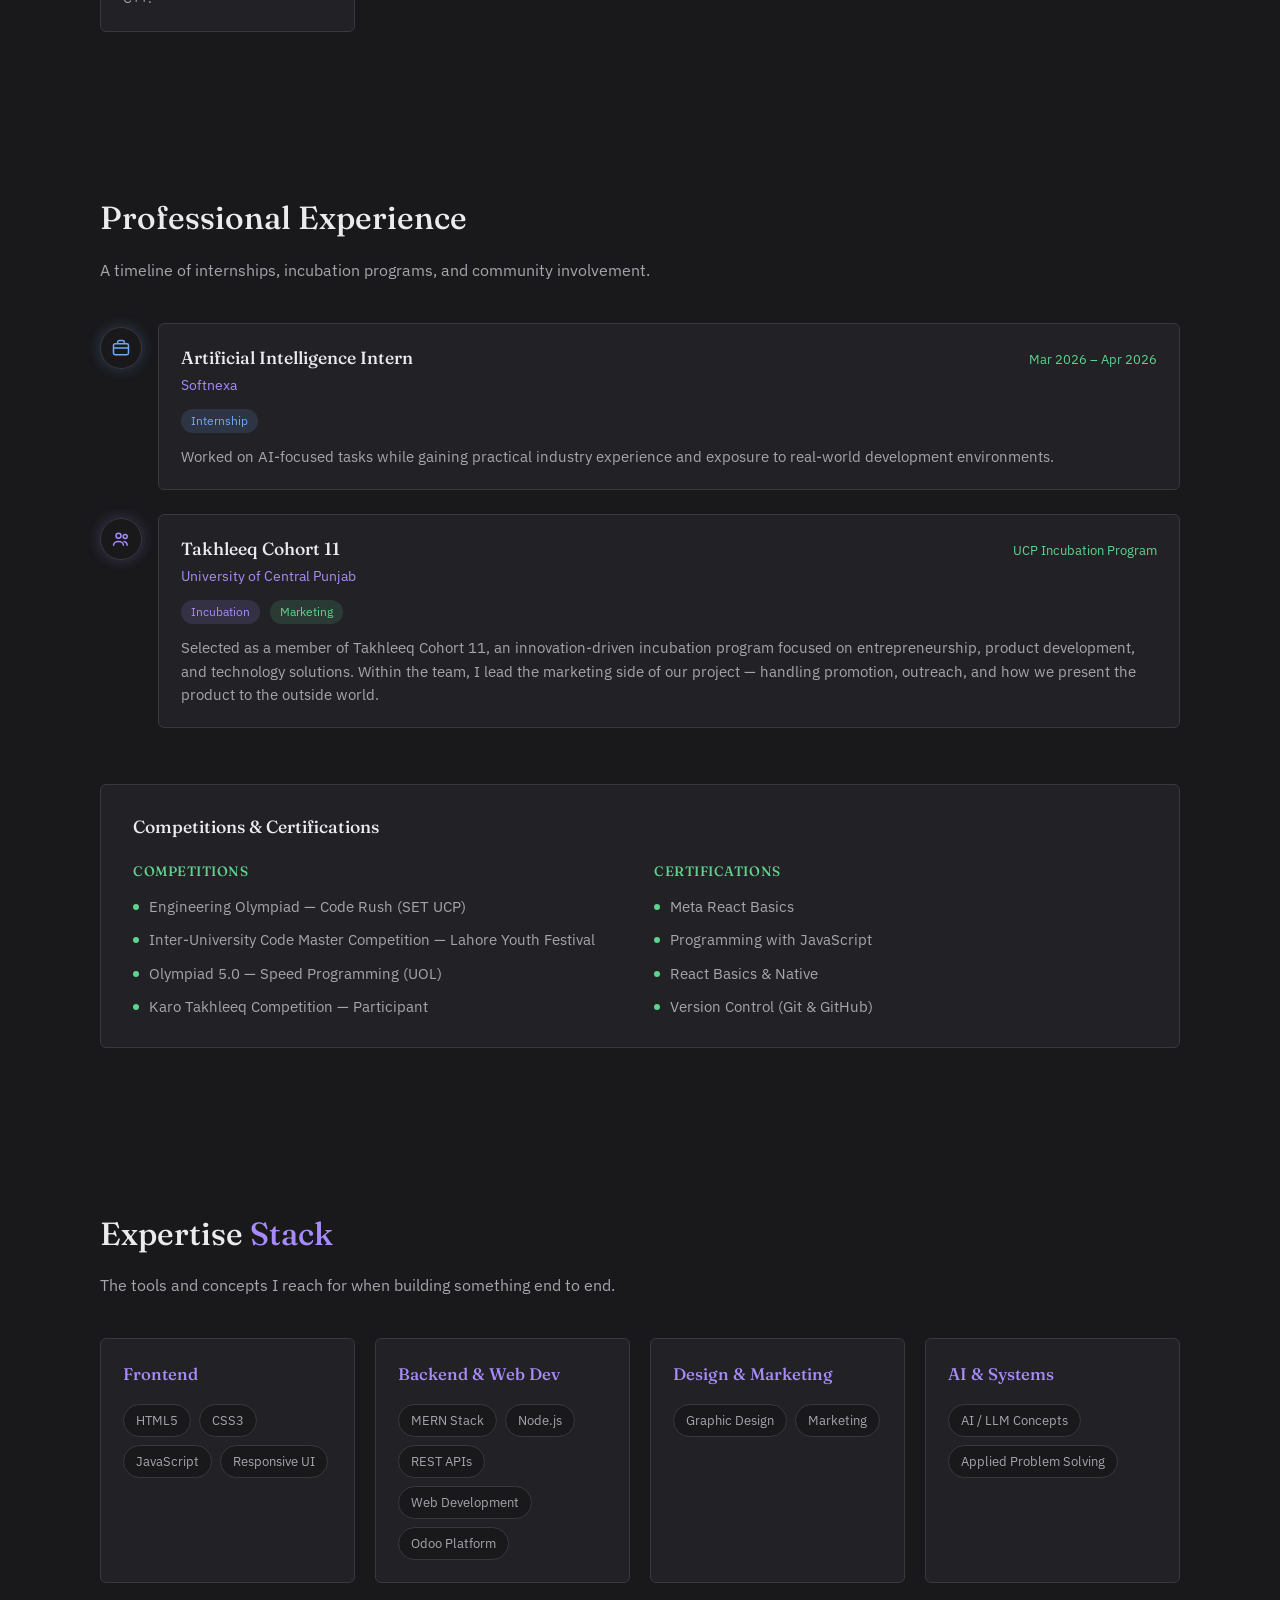
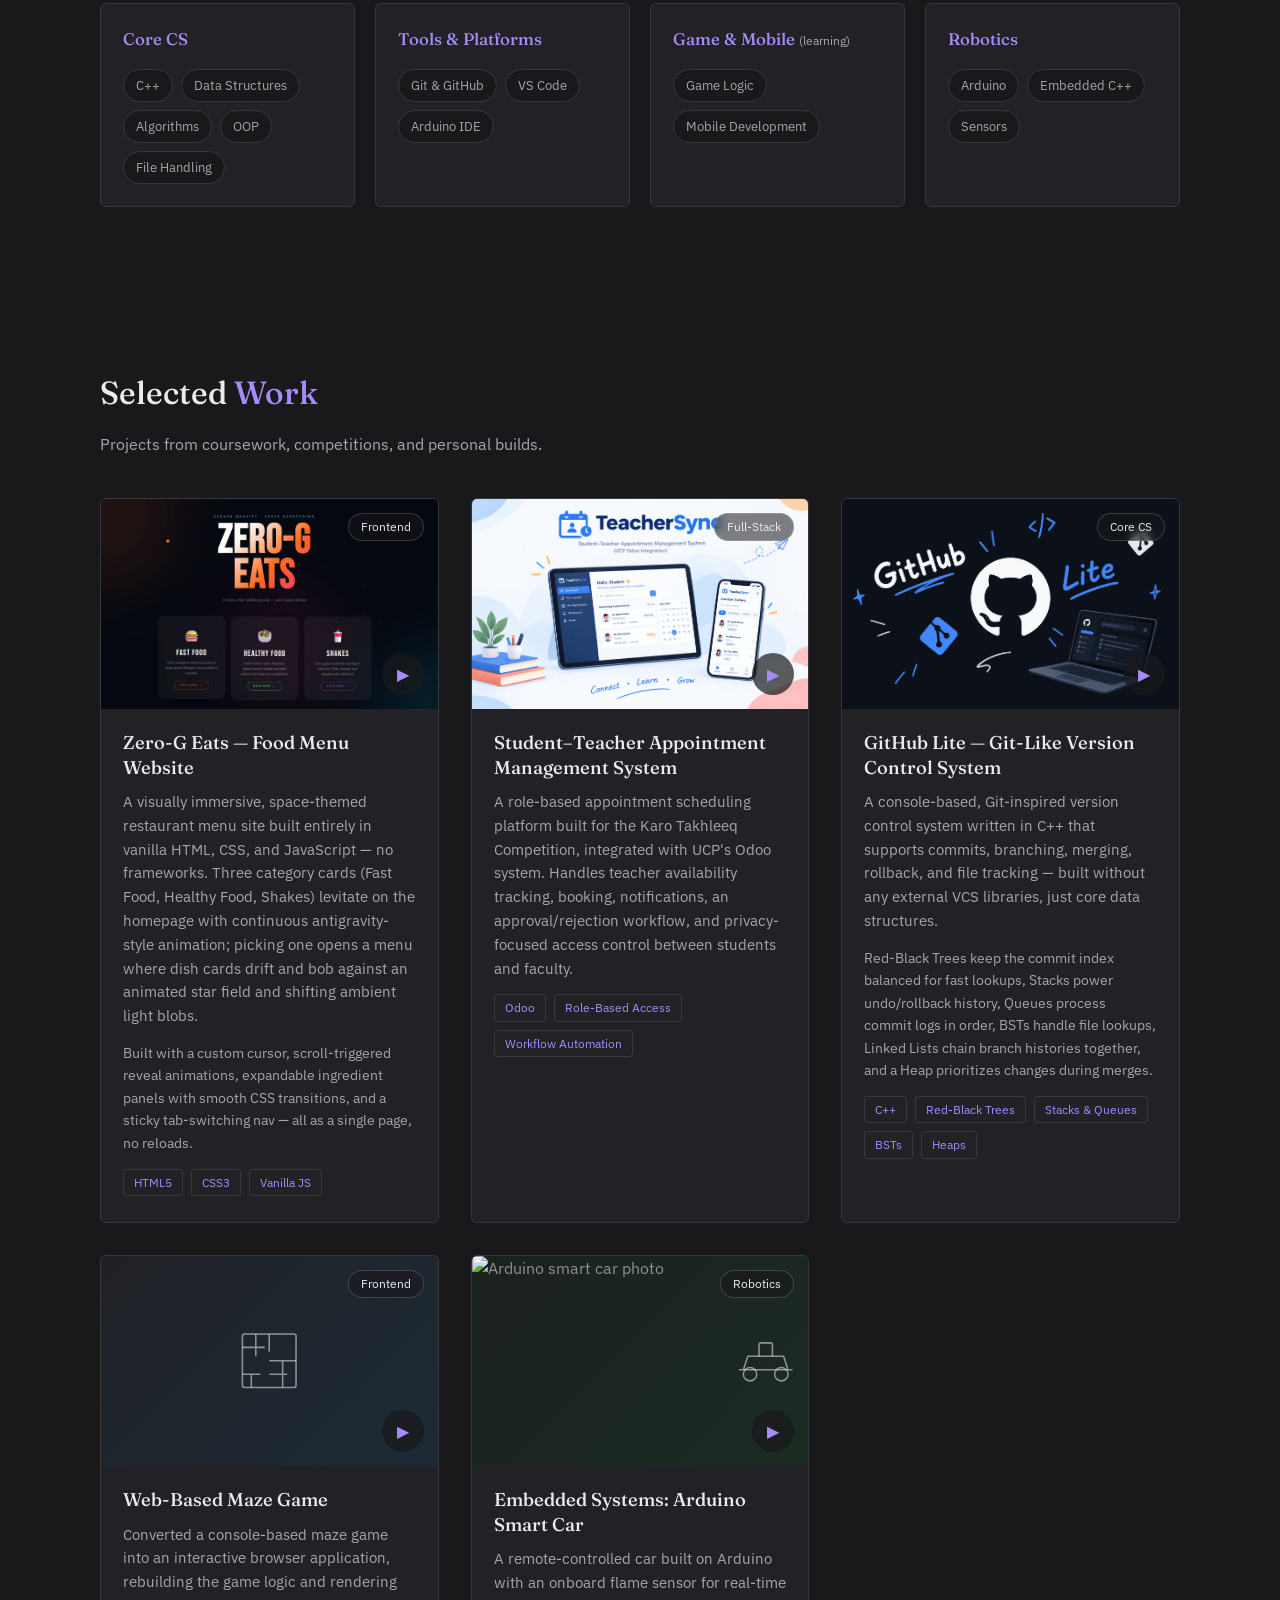
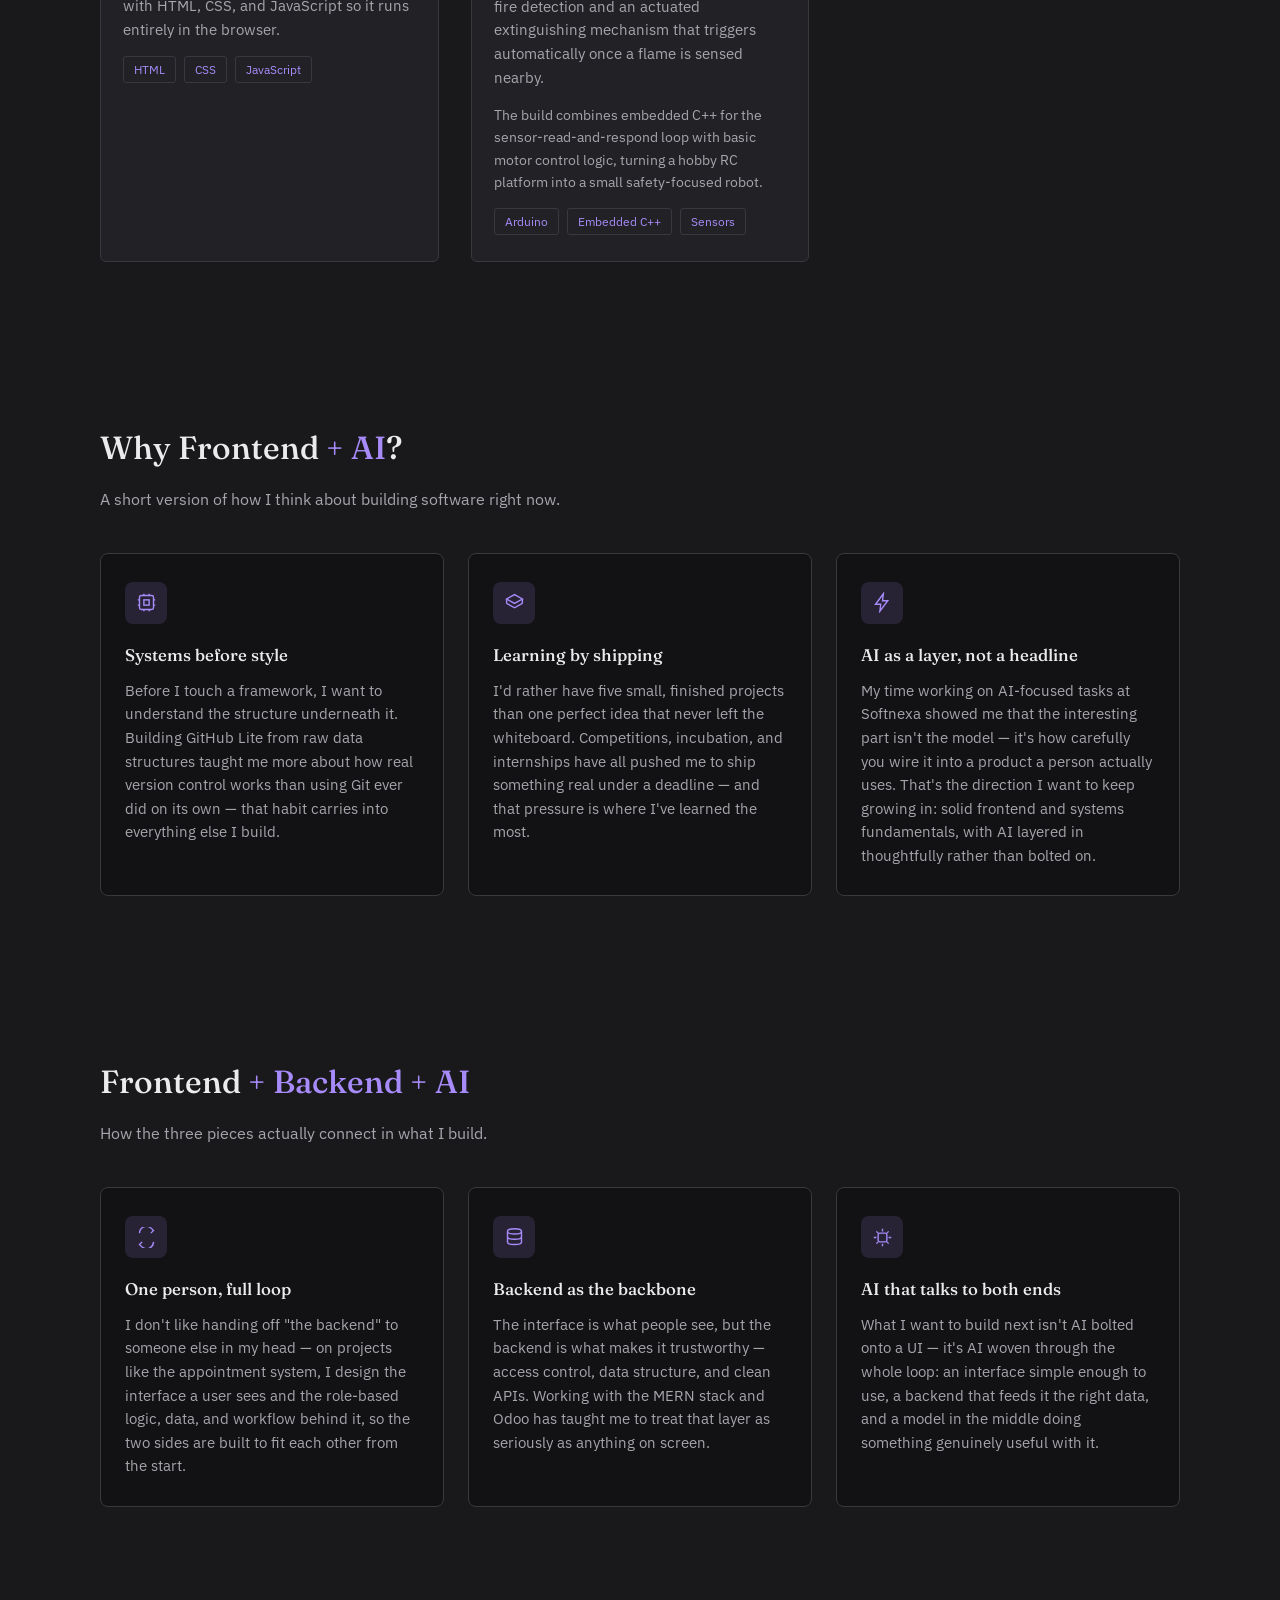
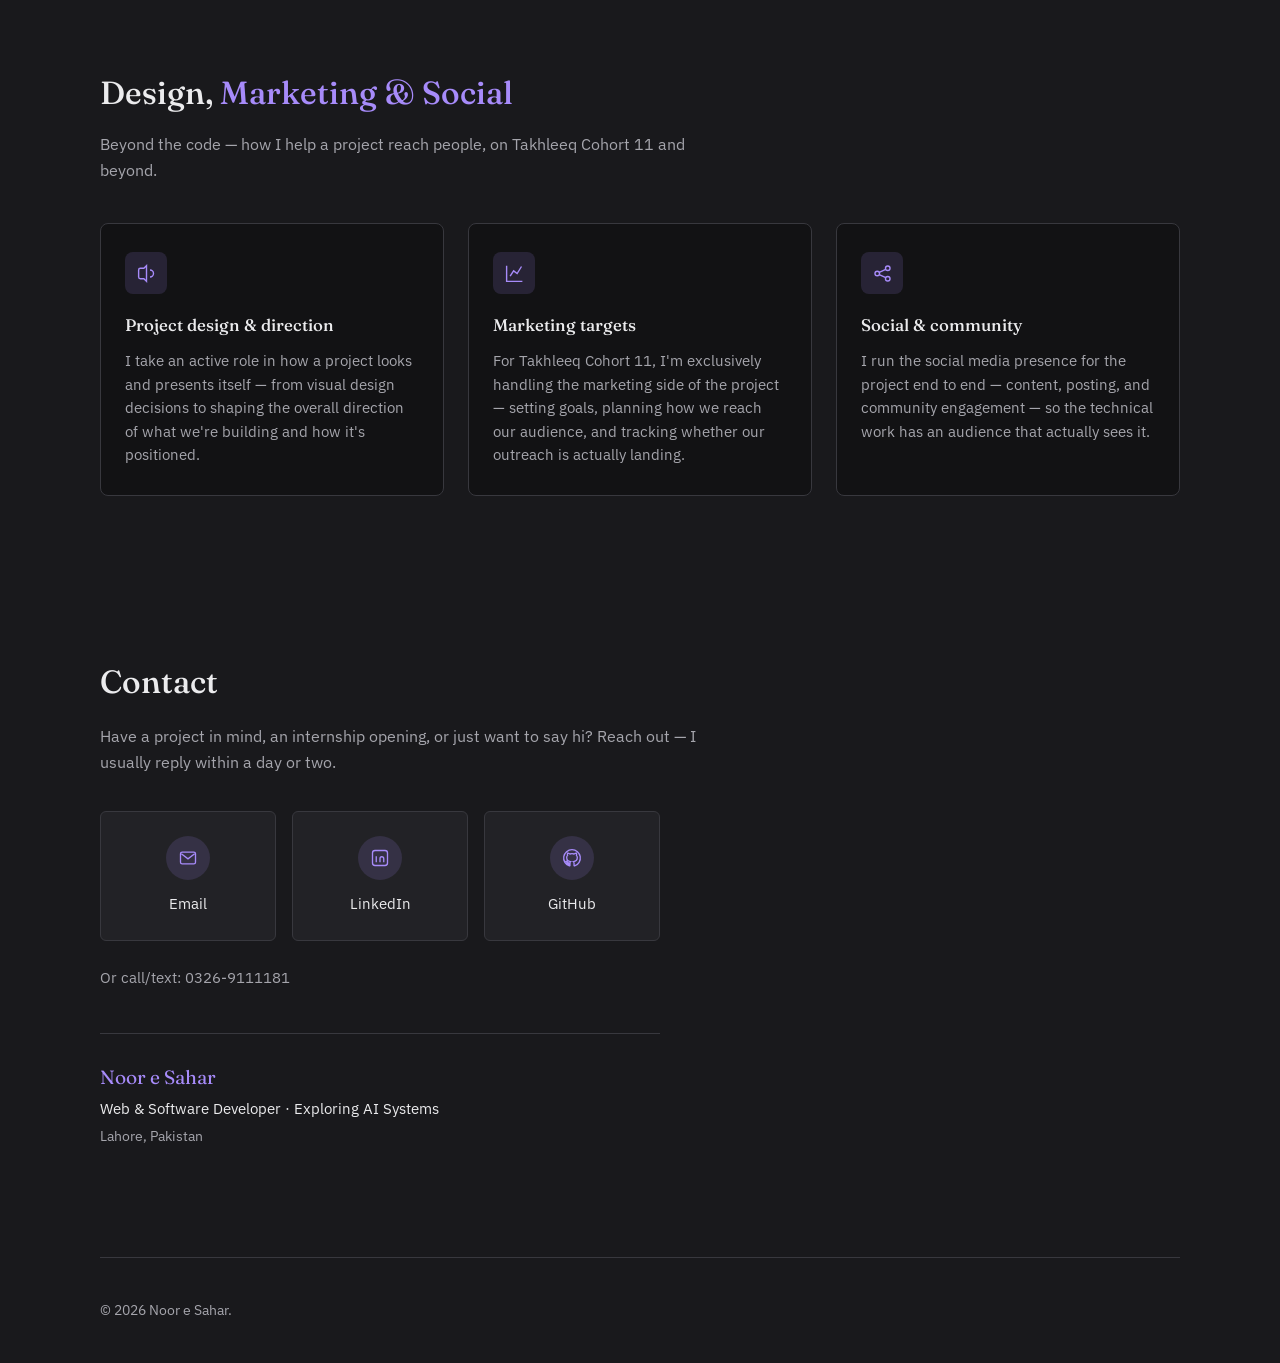
==== commit 04b4cfa2: "new line added Removed copyright notice from footer and video modal message." ====
--- a/index.html
+++ b/index.html
@@ -455,7 +455,7 @@
 </main>
 
 <footer class="site-footer wrap">
-  <p>© 2026 Noor e Sahar. Built with HTML, CSS, and JS — hosted on GitHub Pages.</p>
+  <p>© 2026 Noor e Sahar.</p>
 </footer>
 
 <!-- Video modal: opens when a project's play button is clicked -->
@@ -468,7 +468,6 @@
         allow="accelerometer; autoplay; clipboard-write; encrypted-media; gyroscope; picture-in-picture"
         allowfullscreen hidden></iframe>
       <video id="videoFrameLocal" controls hidden></video>
-      <p class="video-modal-empty" id="videoModalEmpty" hidden>No video has been added for this project yet. See the README for how to add one.</p>
     </div>
   </div>
 </div>
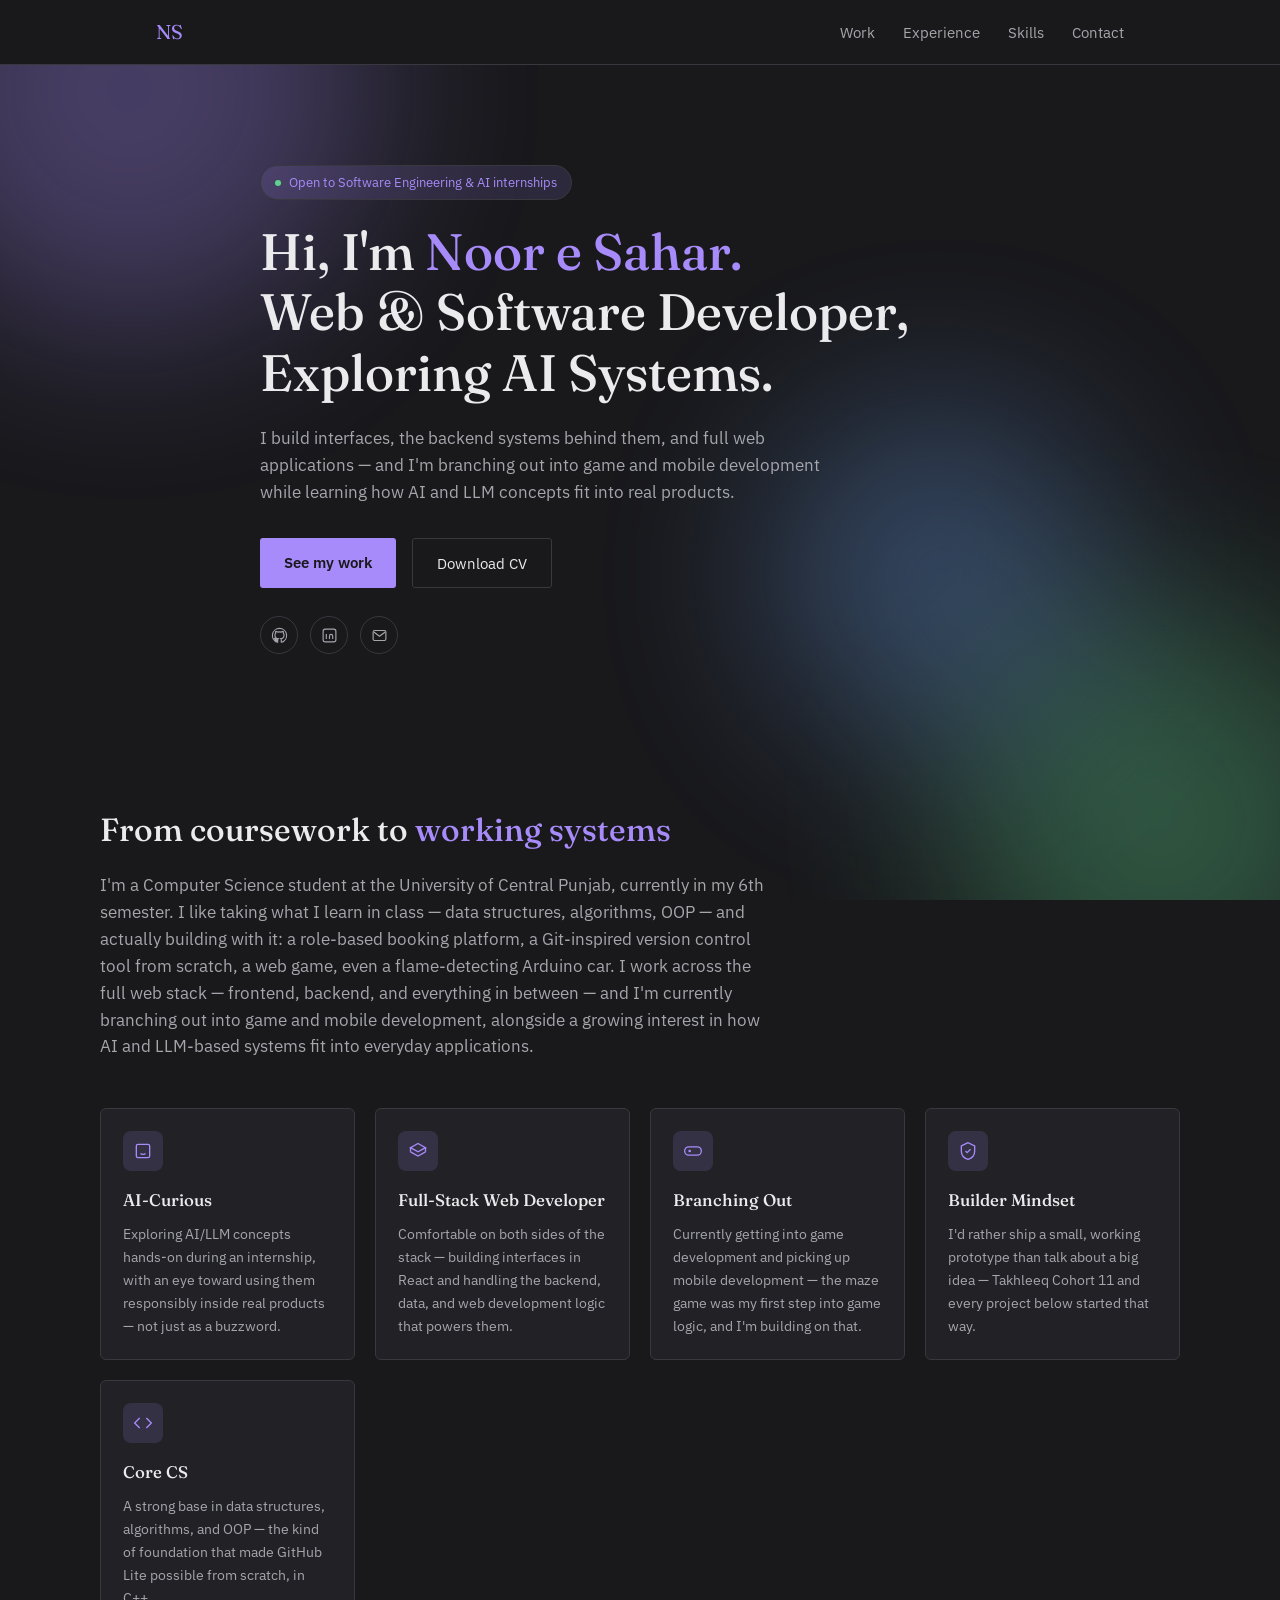
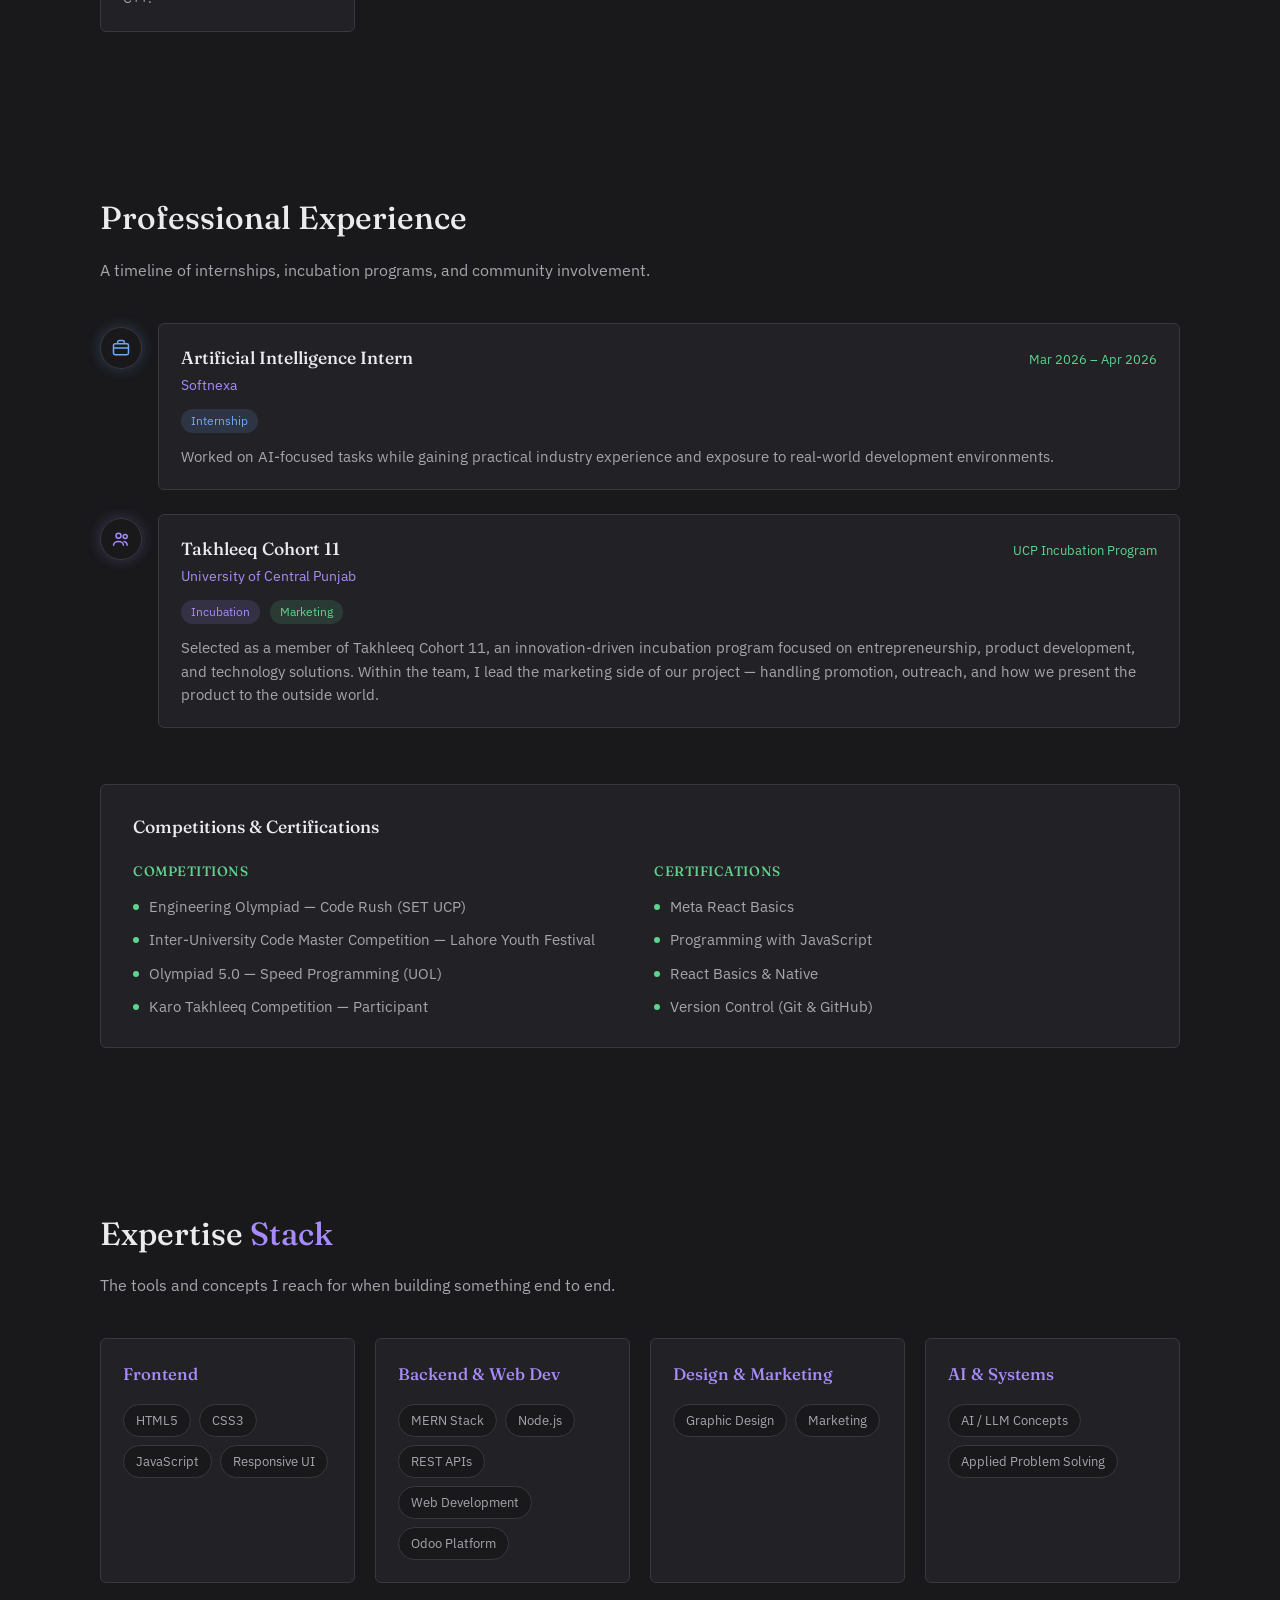
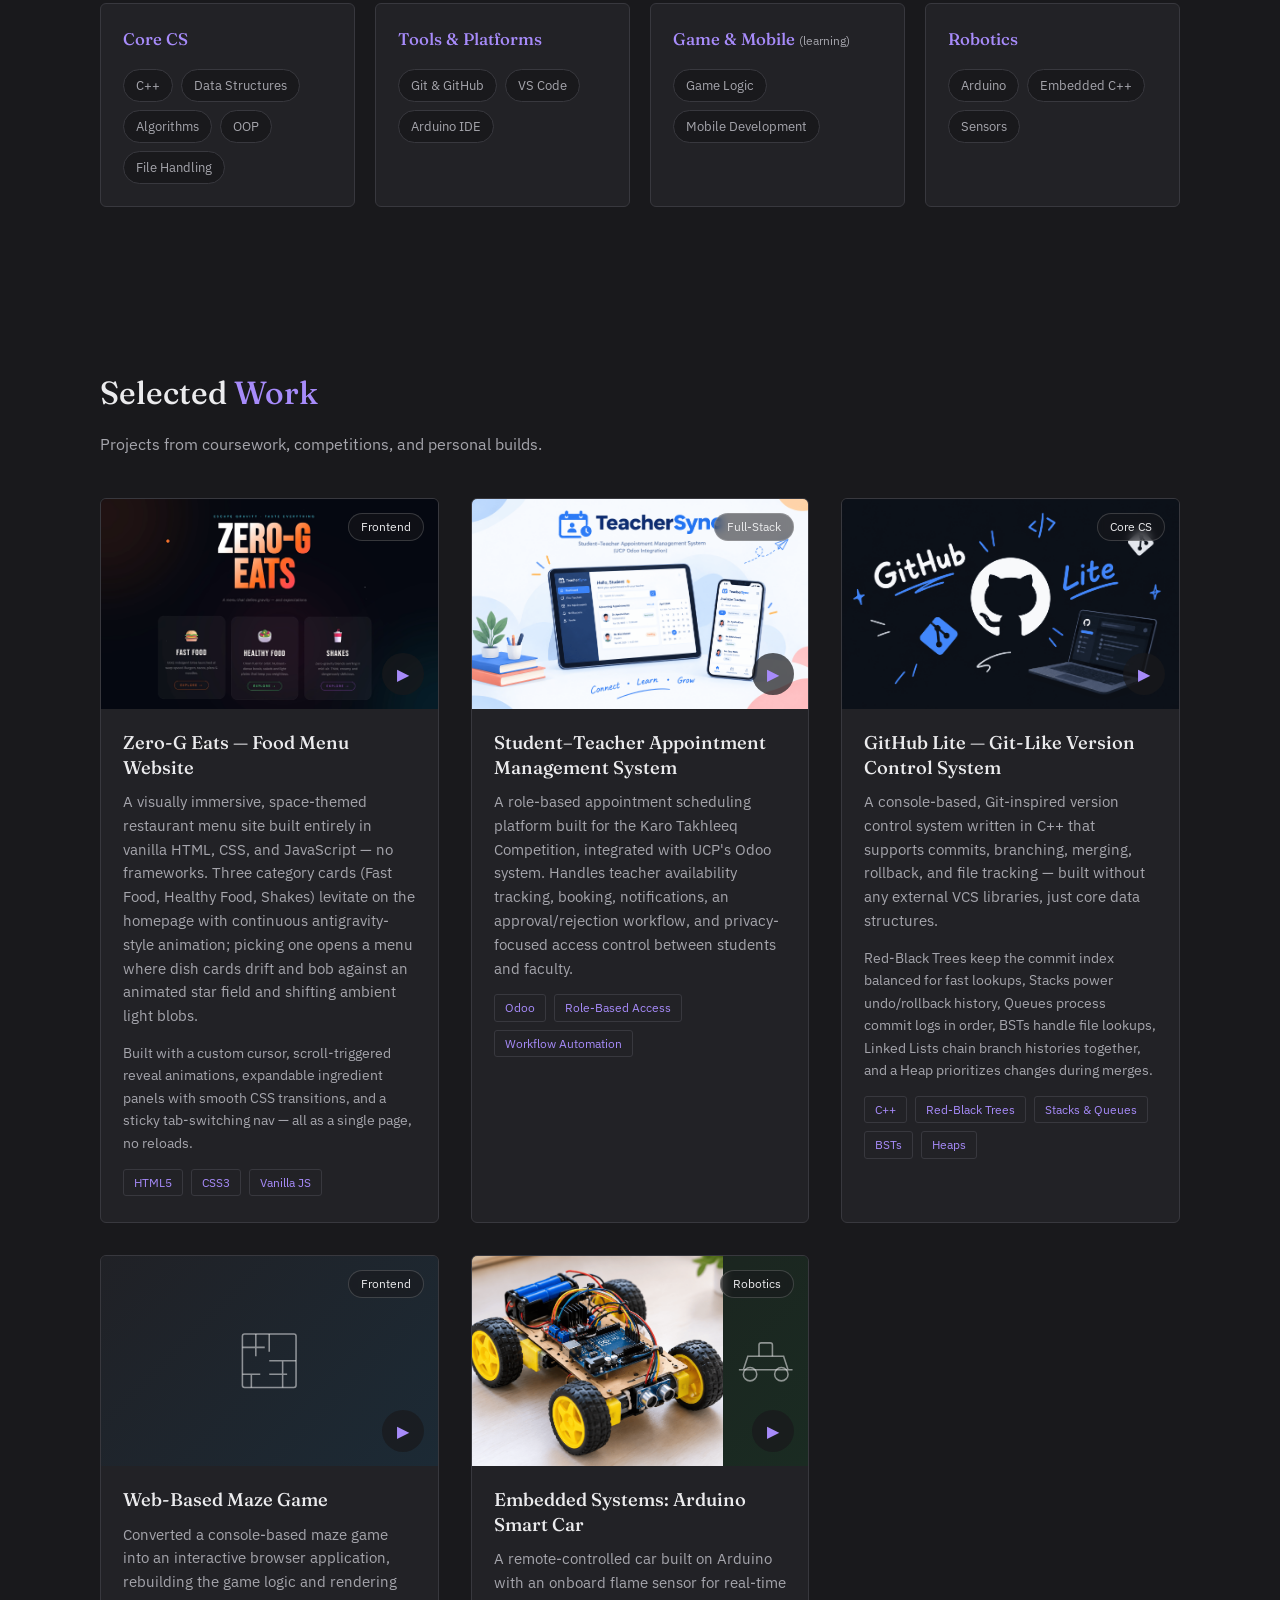
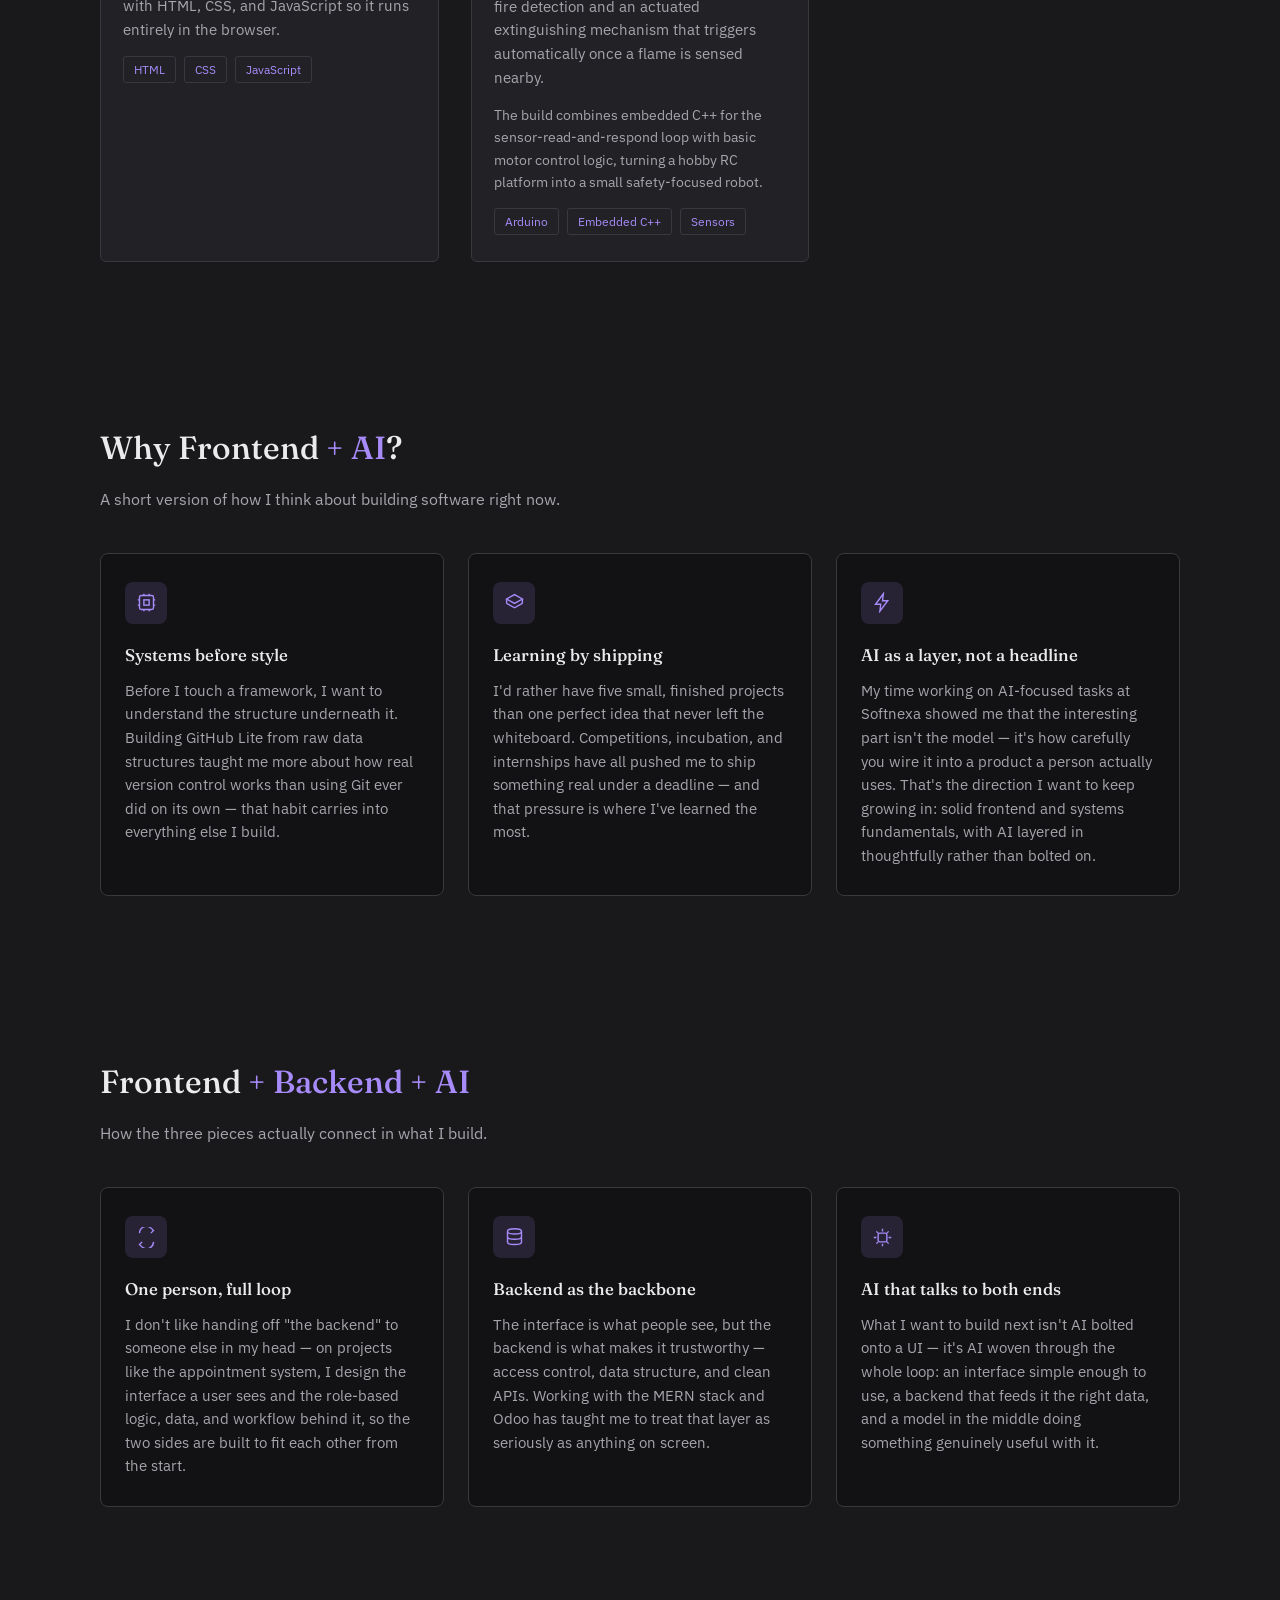
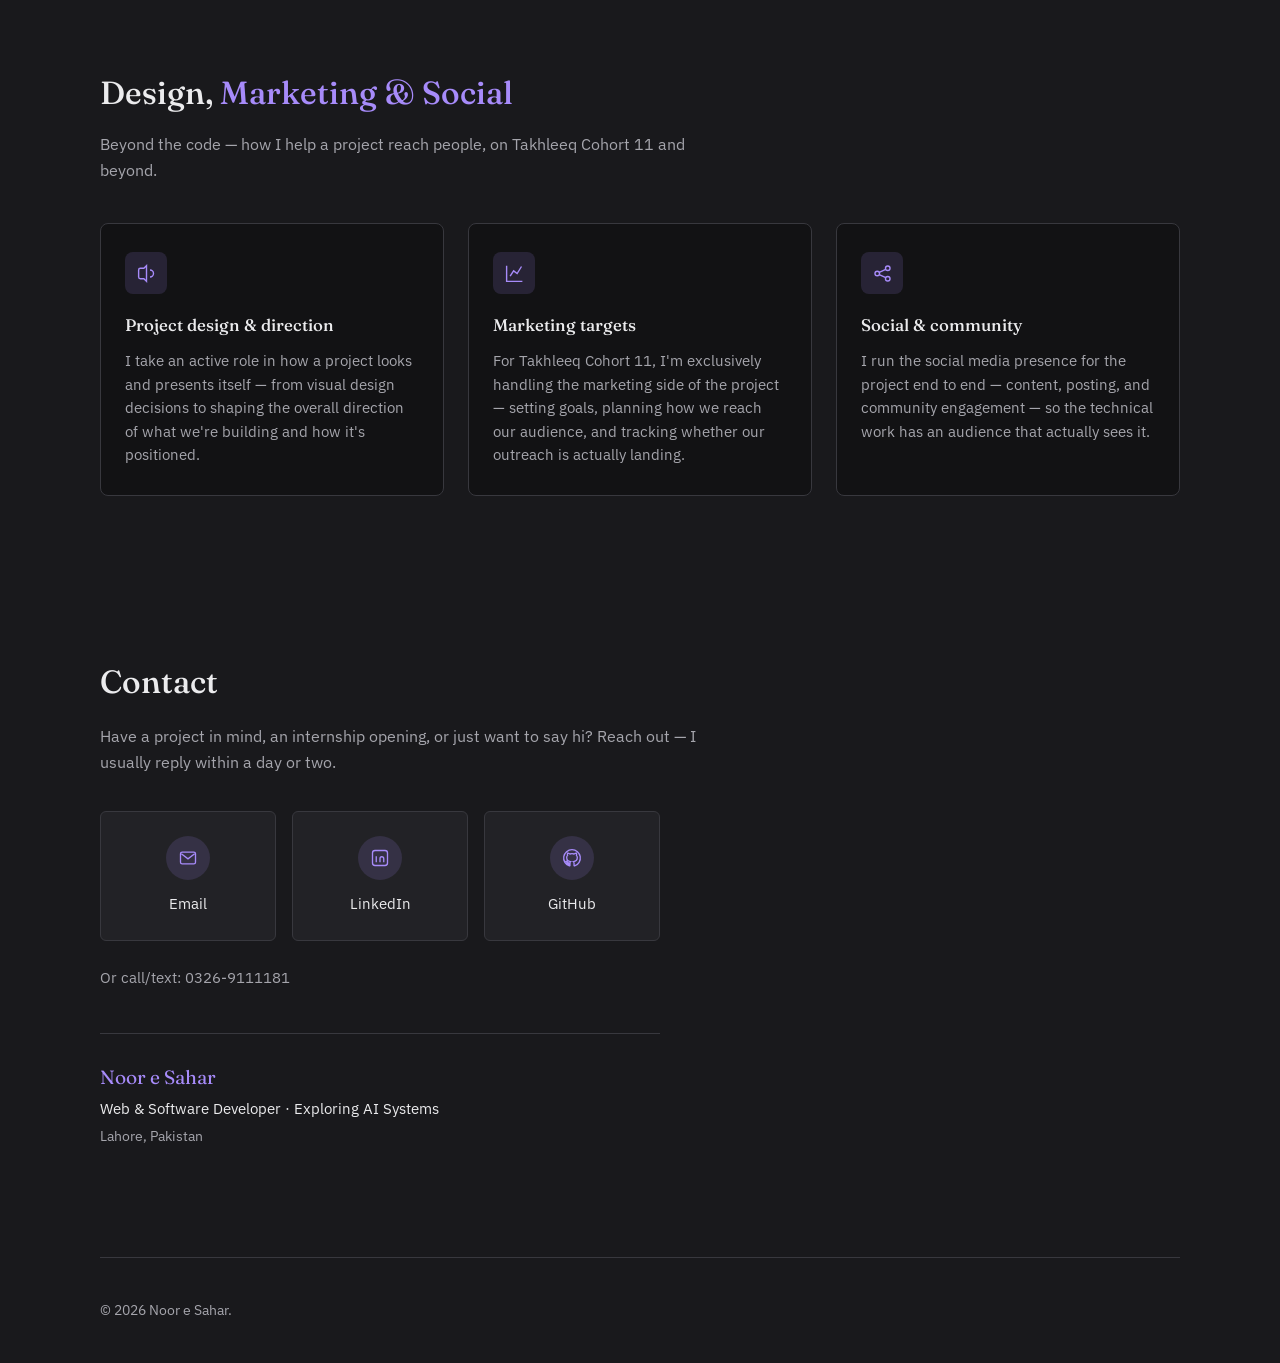
==== commit 2c977180: "new line added fixed typo" ====
--- a/index.html
+++ b/index.html
@@ -306,7 +306,7 @@
       <article class="project reveal">
         <div class="project-media project-media--robotics" data-video-type="local" data-video="assets/videos/arduino_car.mp4" data-video-title="Arduino Smart Car — demo">
           <span class="project-category">Robotics</span>
-          <img class="project-thumb" src="assets/images/arduino-car.png" alt="Arduino smart car photo">
+          <img class="project-thumb" src="assets/images/arduino_car.png" alt="Arduino smart car photo">
           <svg class="project-glyph" viewBox="0 0 64 64" fill="none" stroke="currentColor" stroke-width="1.4">
             <path d="M8 40h48M12 40l4-12h32l4 12"/>
             <circle cx="18" cy="44" r="6"/><circle cx="46" cy="44" r="6"/>
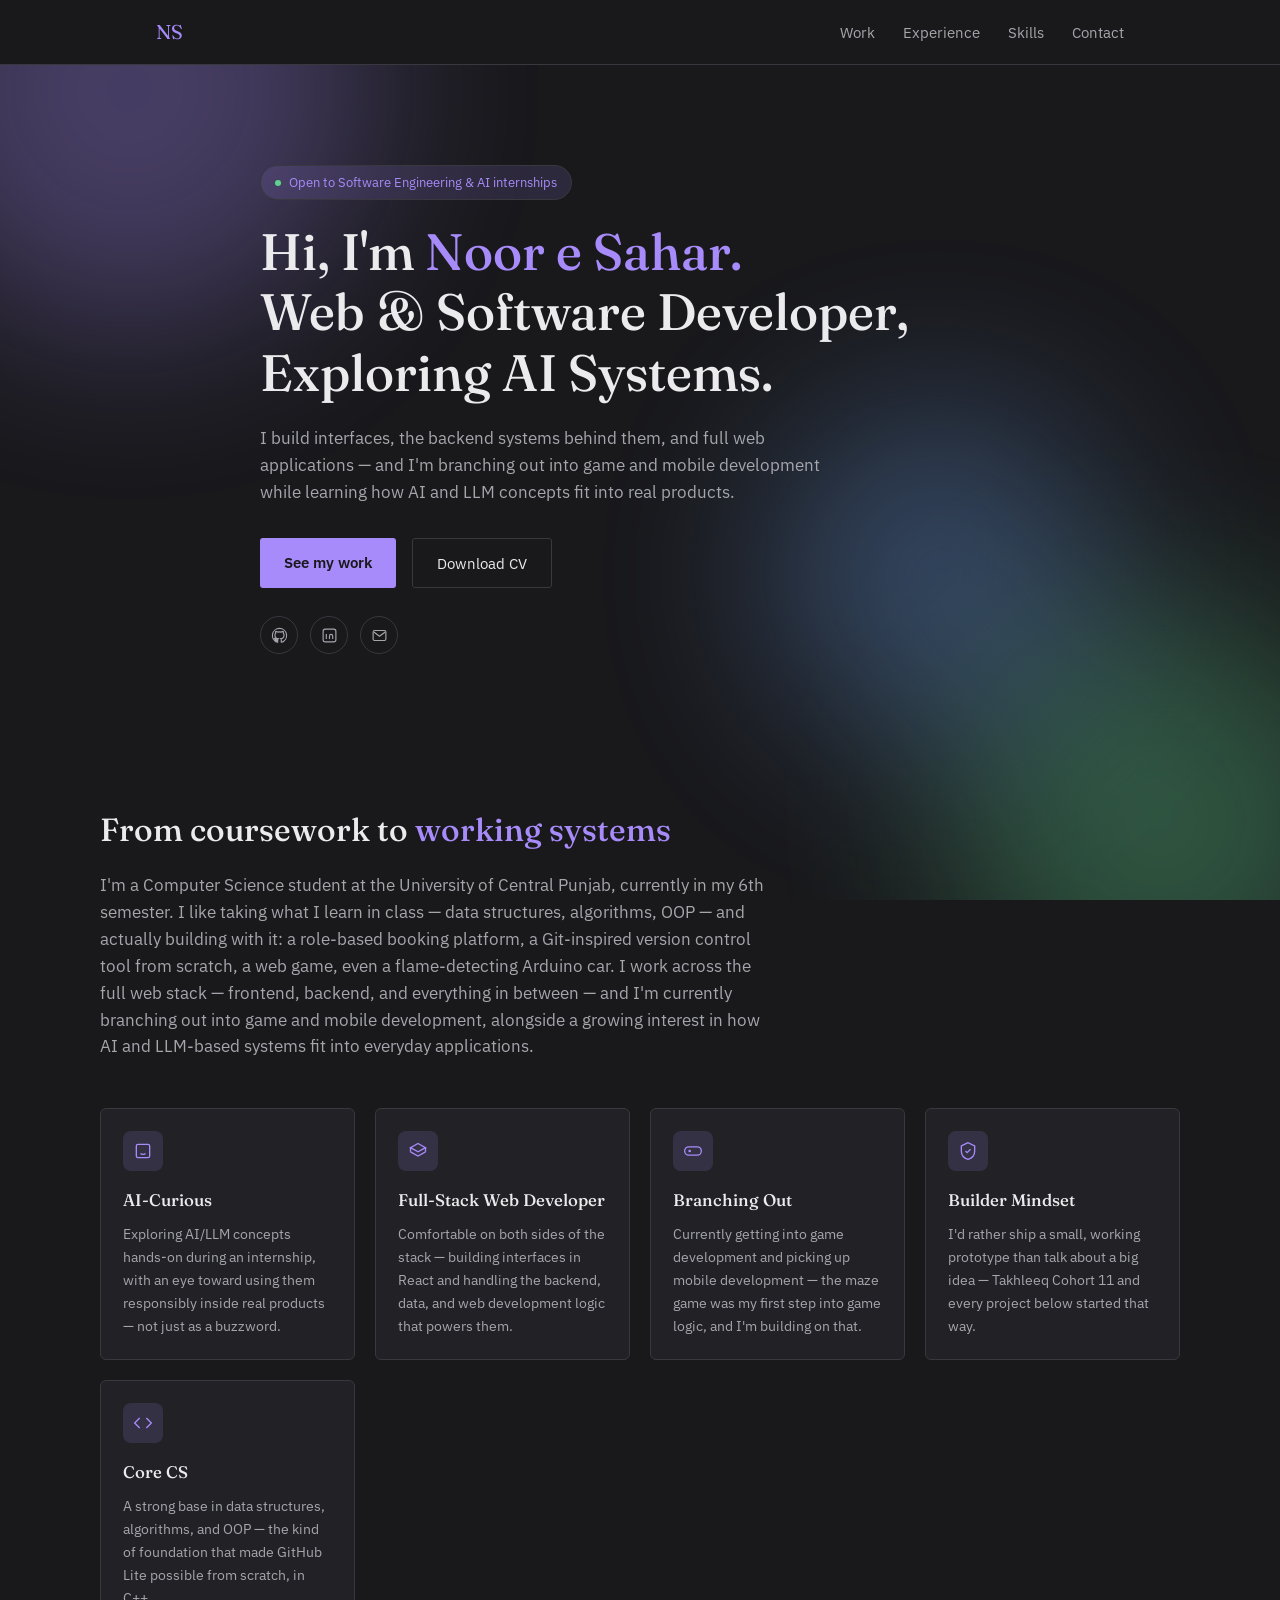
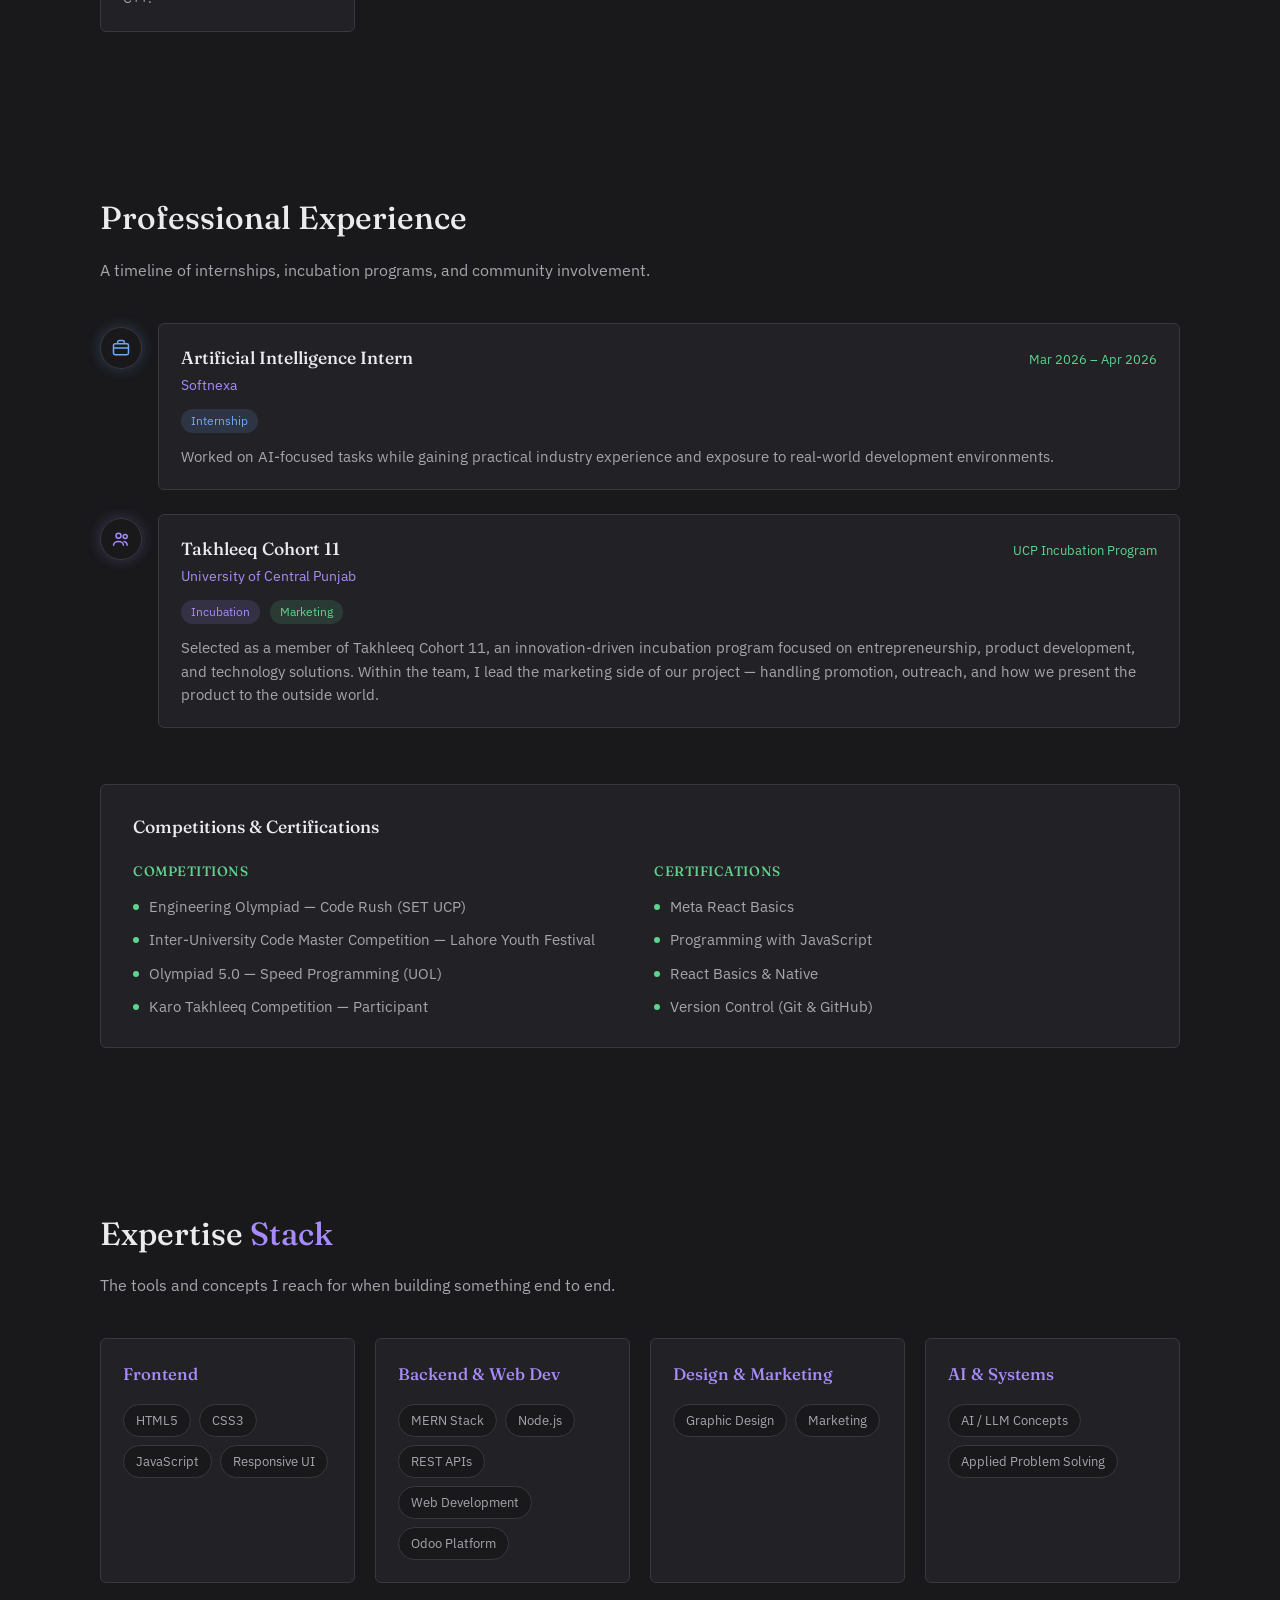
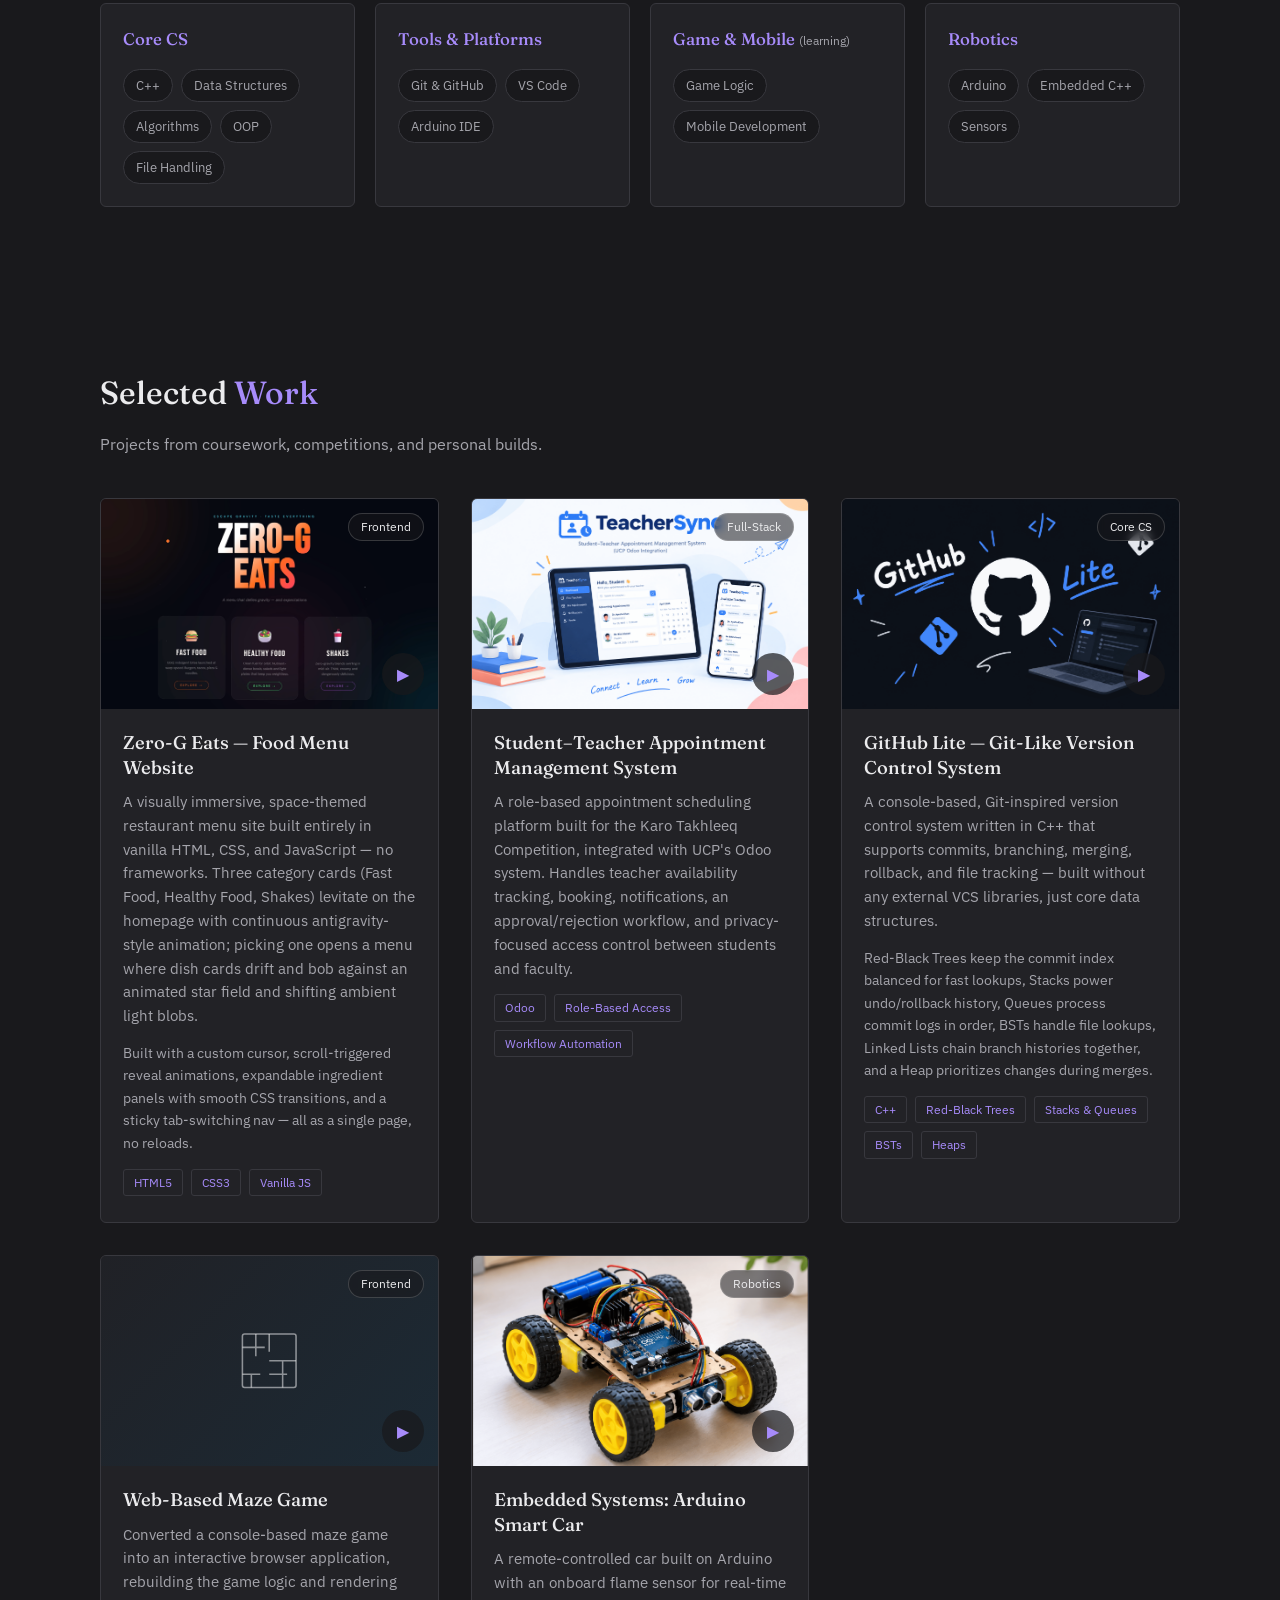
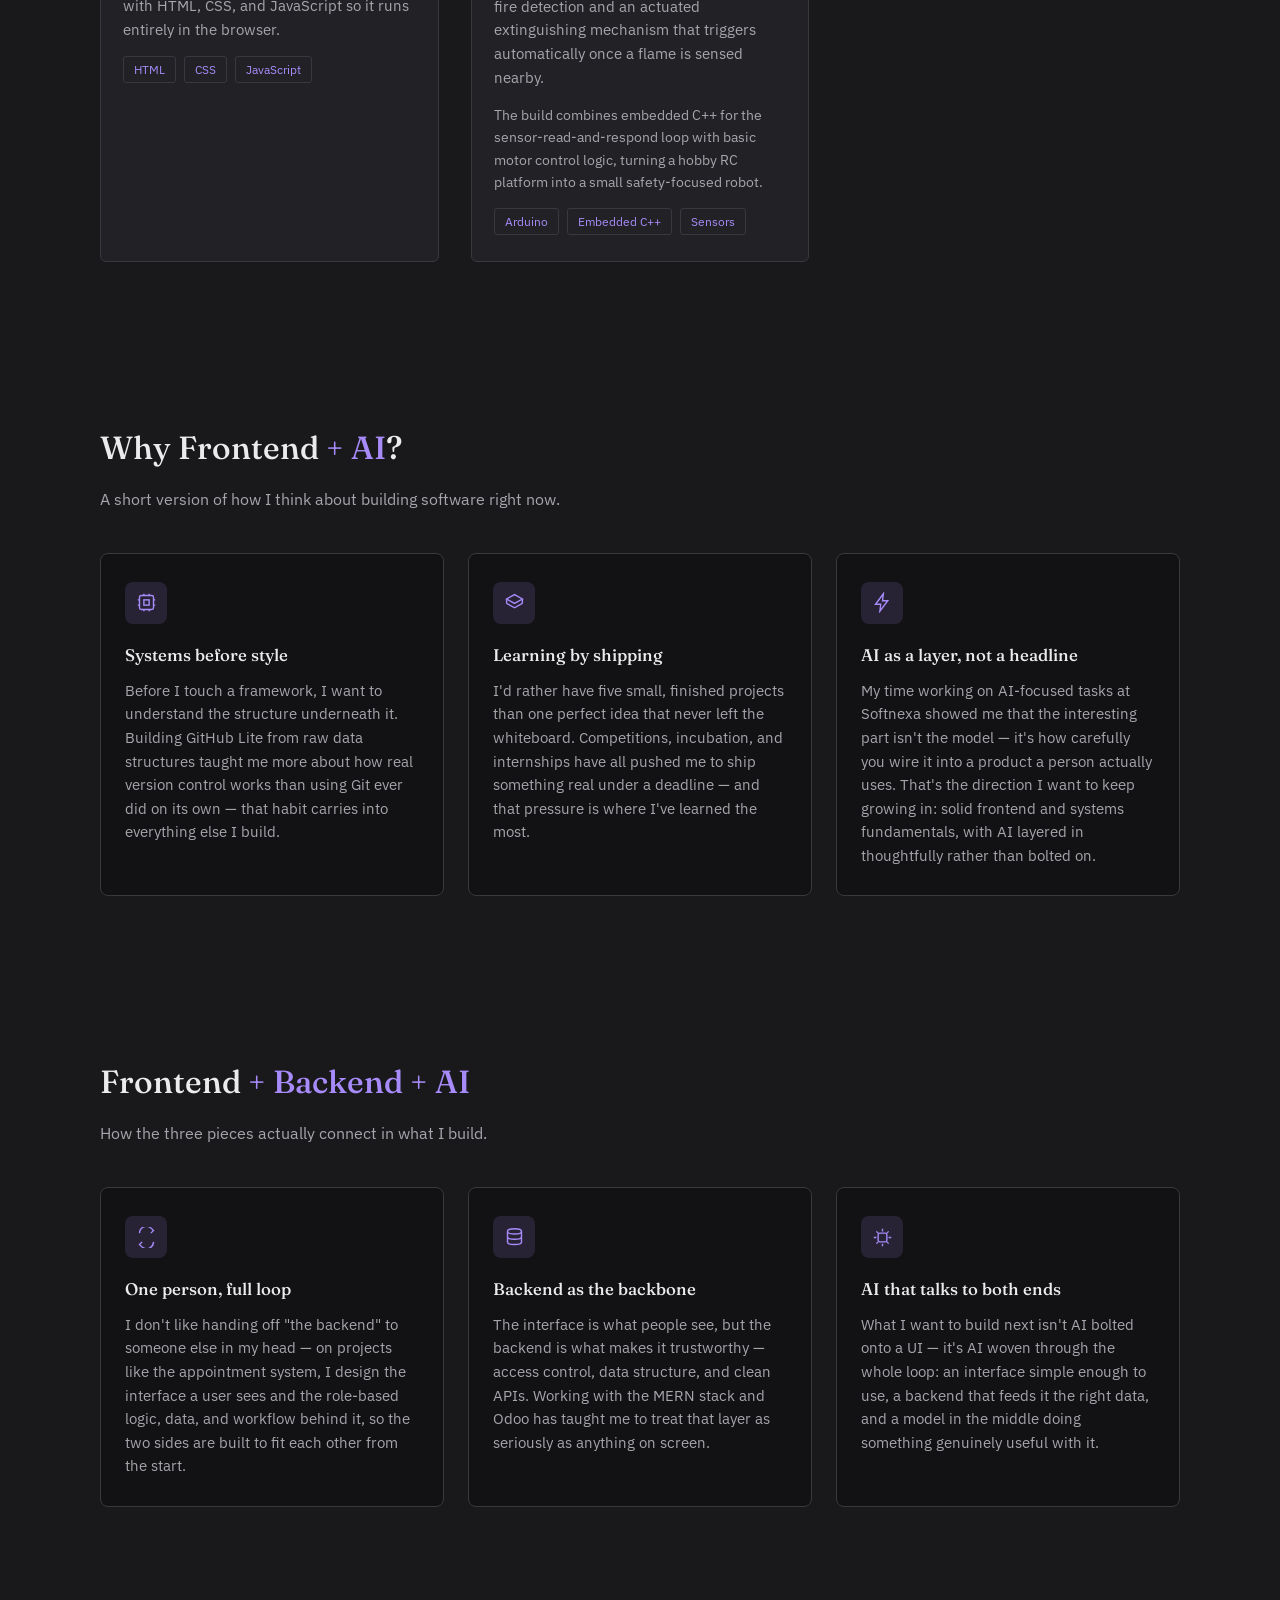
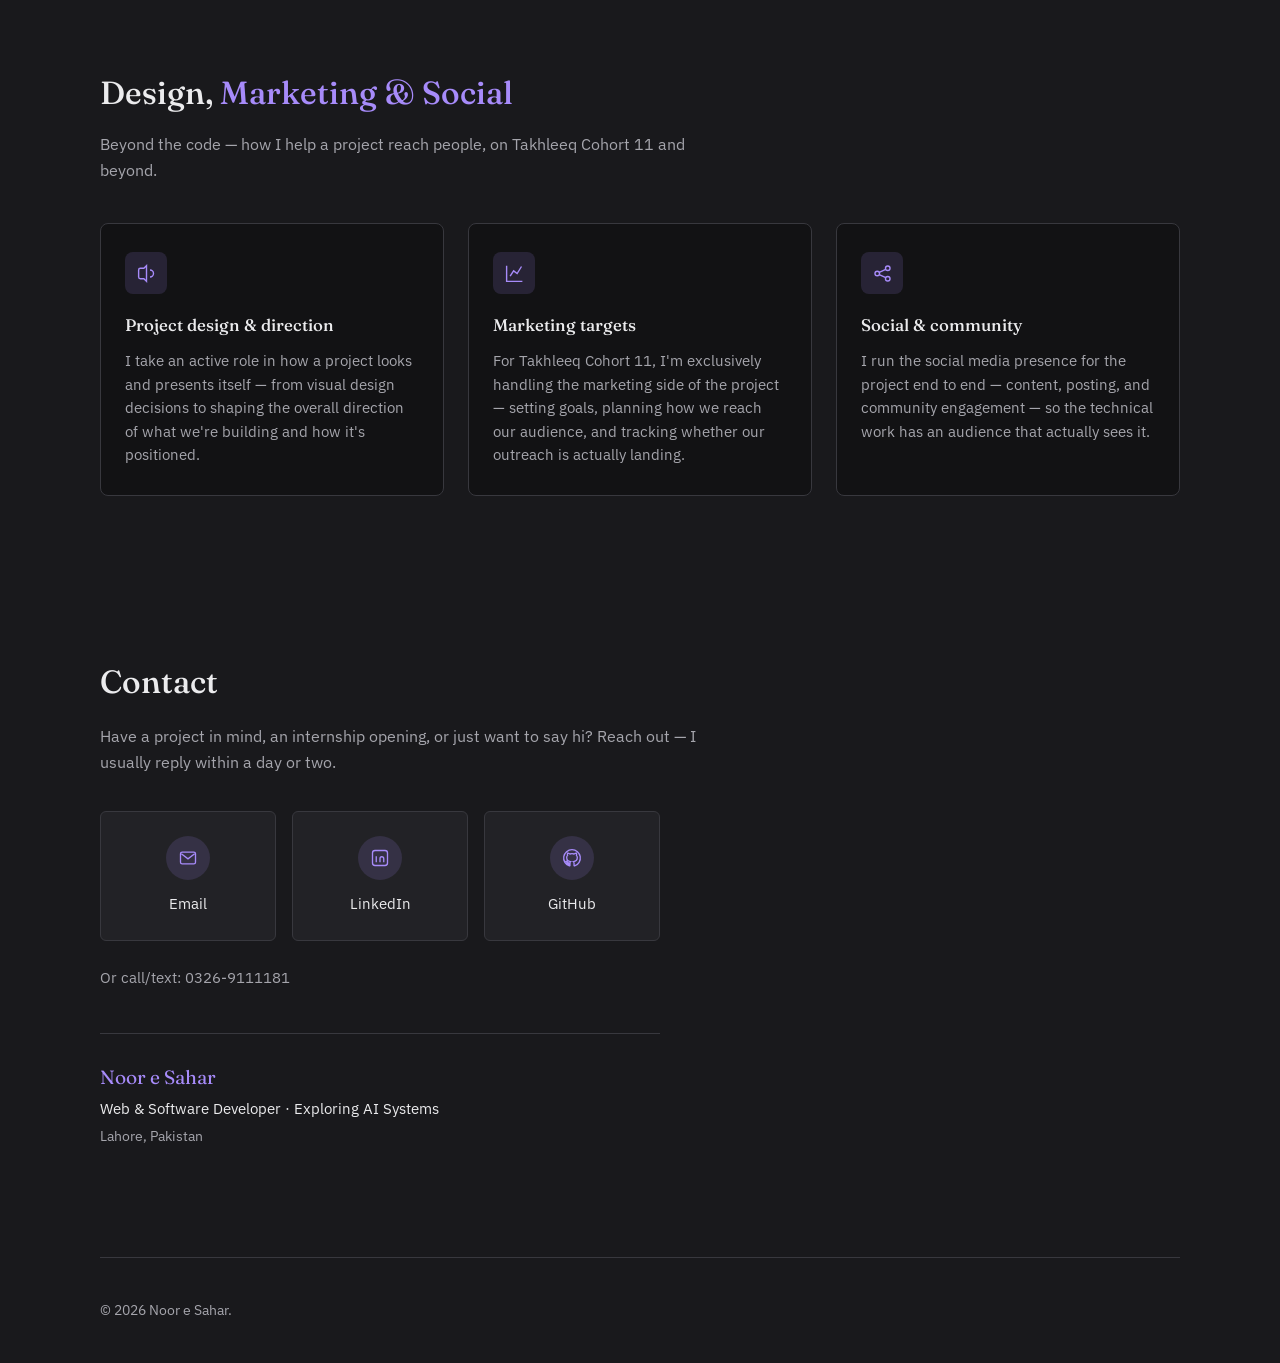
==== commit 3f35f543: "Revise README for enhanced portfolio details Removed SVG graphic from the Arduino Smart Car project " ====
--- a/index.html
+++ b/index.html
@@ -307,11 +307,6 @@
         <div class="project-media project-media--robotics" data-video-type="local" data-video="assets/videos/arduino_car.mp4" data-video-title="Arduino Smart Car — demo">
           <span class="project-category">Robotics</span>
           <img class="project-thumb" src="assets/images/arduino_car.png" alt="Arduino smart car photo">
-          <svg class="project-glyph" viewBox="0 0 64 64" fill="none" stroke="currentColor" stroke-width="1.4">
-            <path d="M8 40h48M12 40l4-12h32l4 12"/>
-            <circle cx="18" cy="44" r="6"/><circle cx="46" cy="44" r="6"/>
-            <path d="M26 28V18a2 2 0 0 1 2-2h4M32 16h4a2 2 0 0 1 2 2v10"/>
-          </svg>
           <button class="project-play" aria-label="Play Arduino Smart Car video">▶</button>
         </div>
         <div class="project-body">
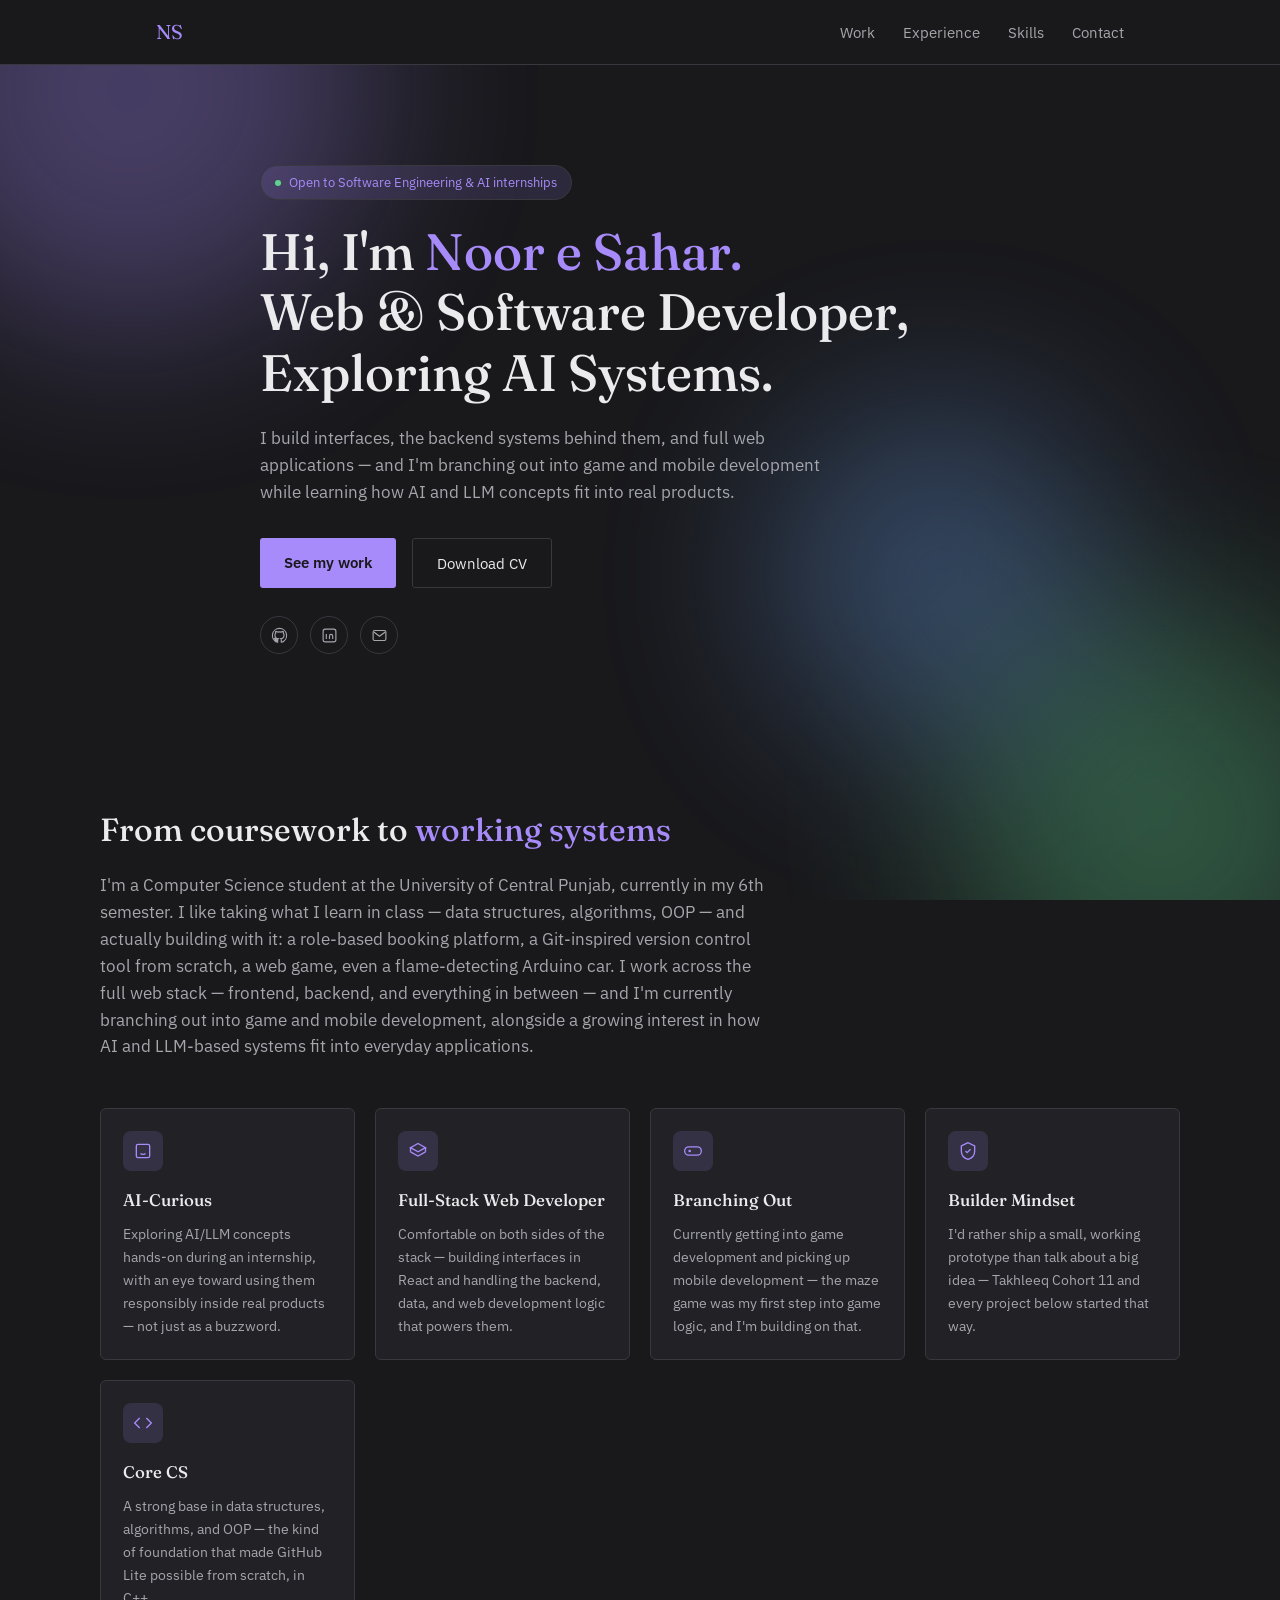
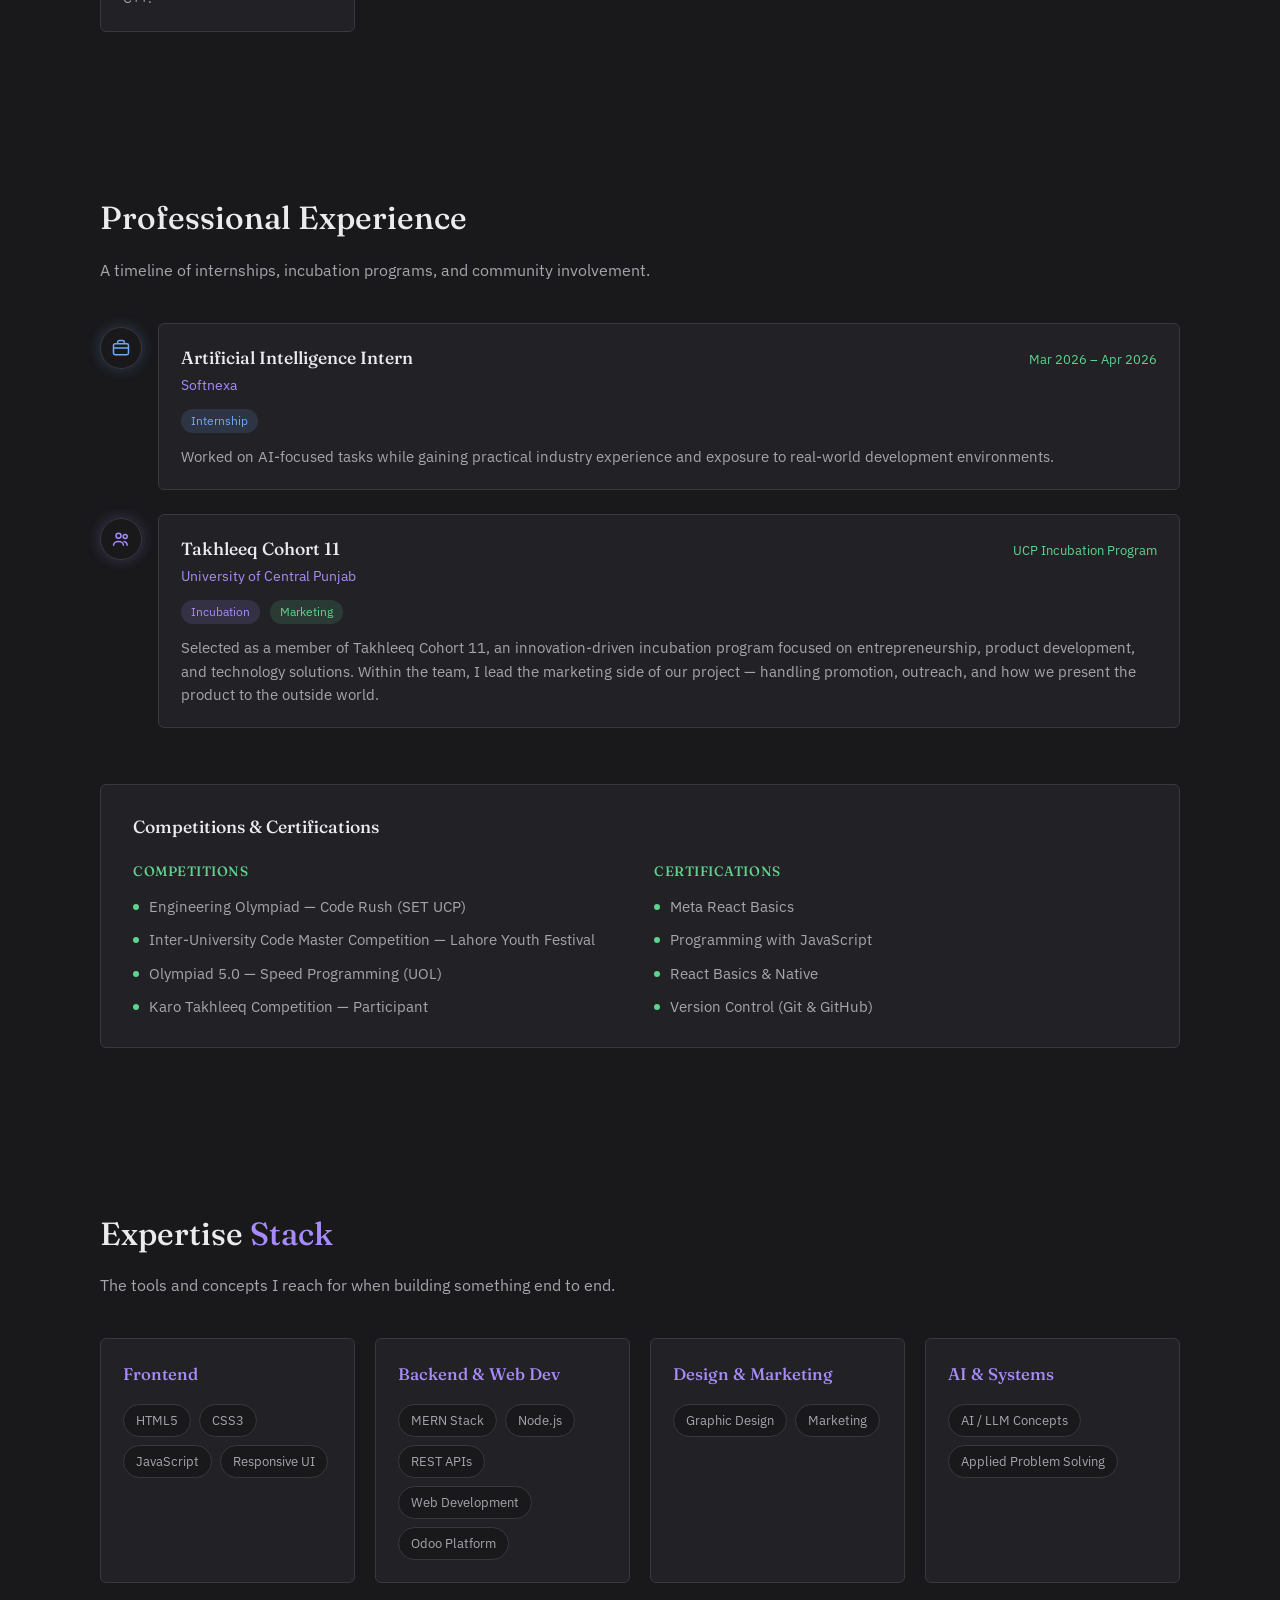
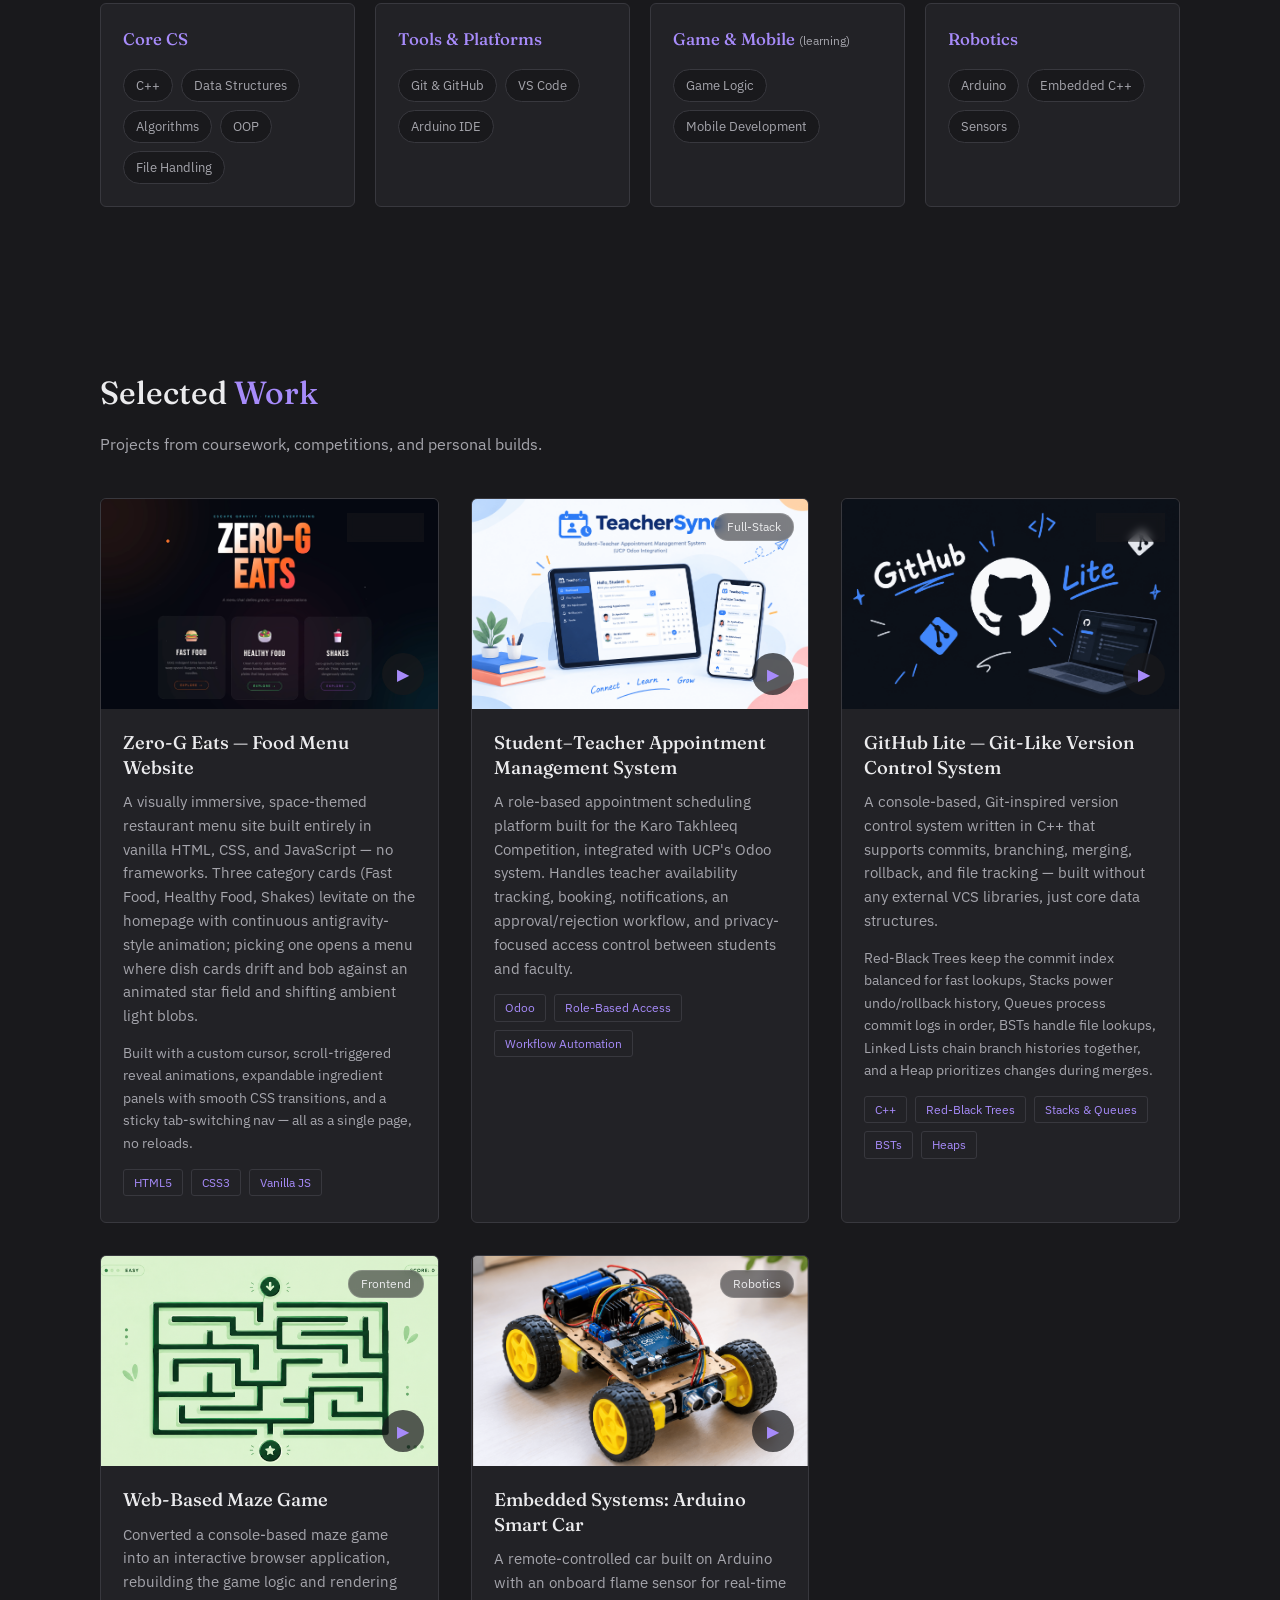
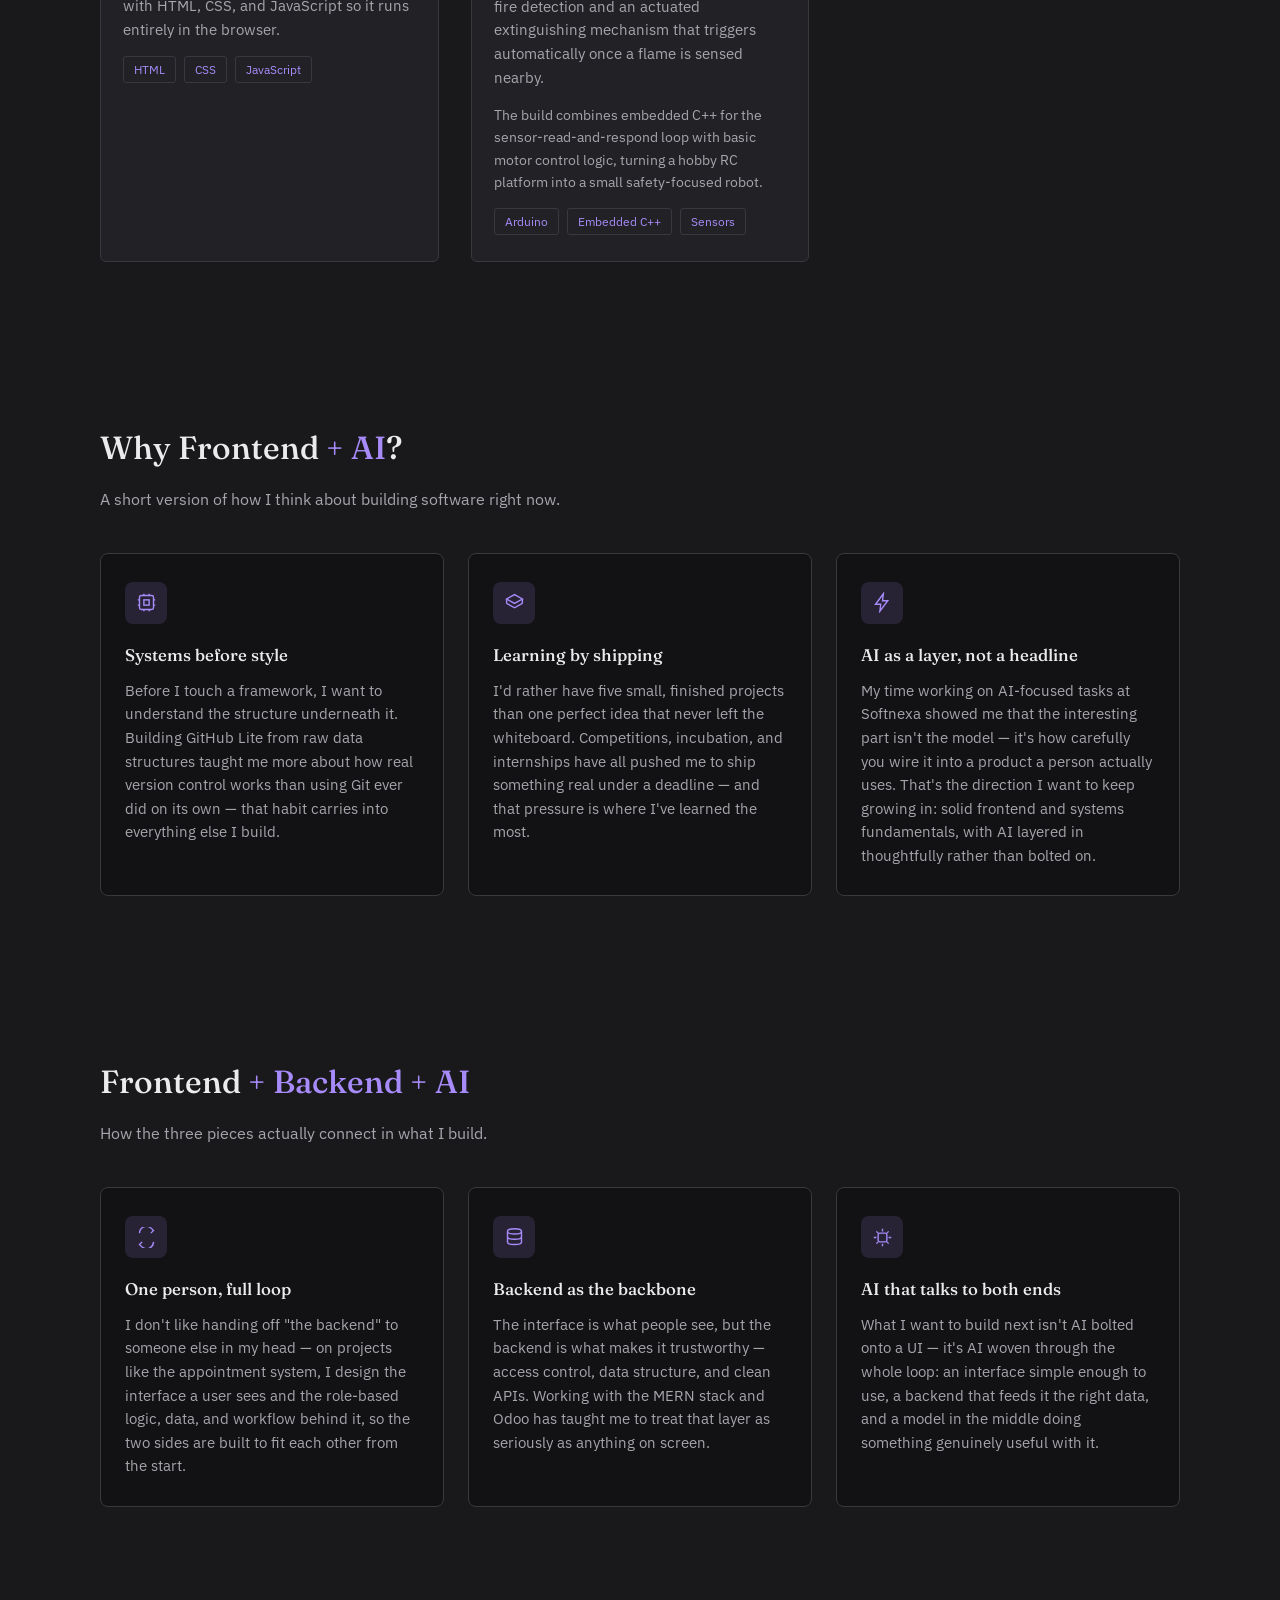
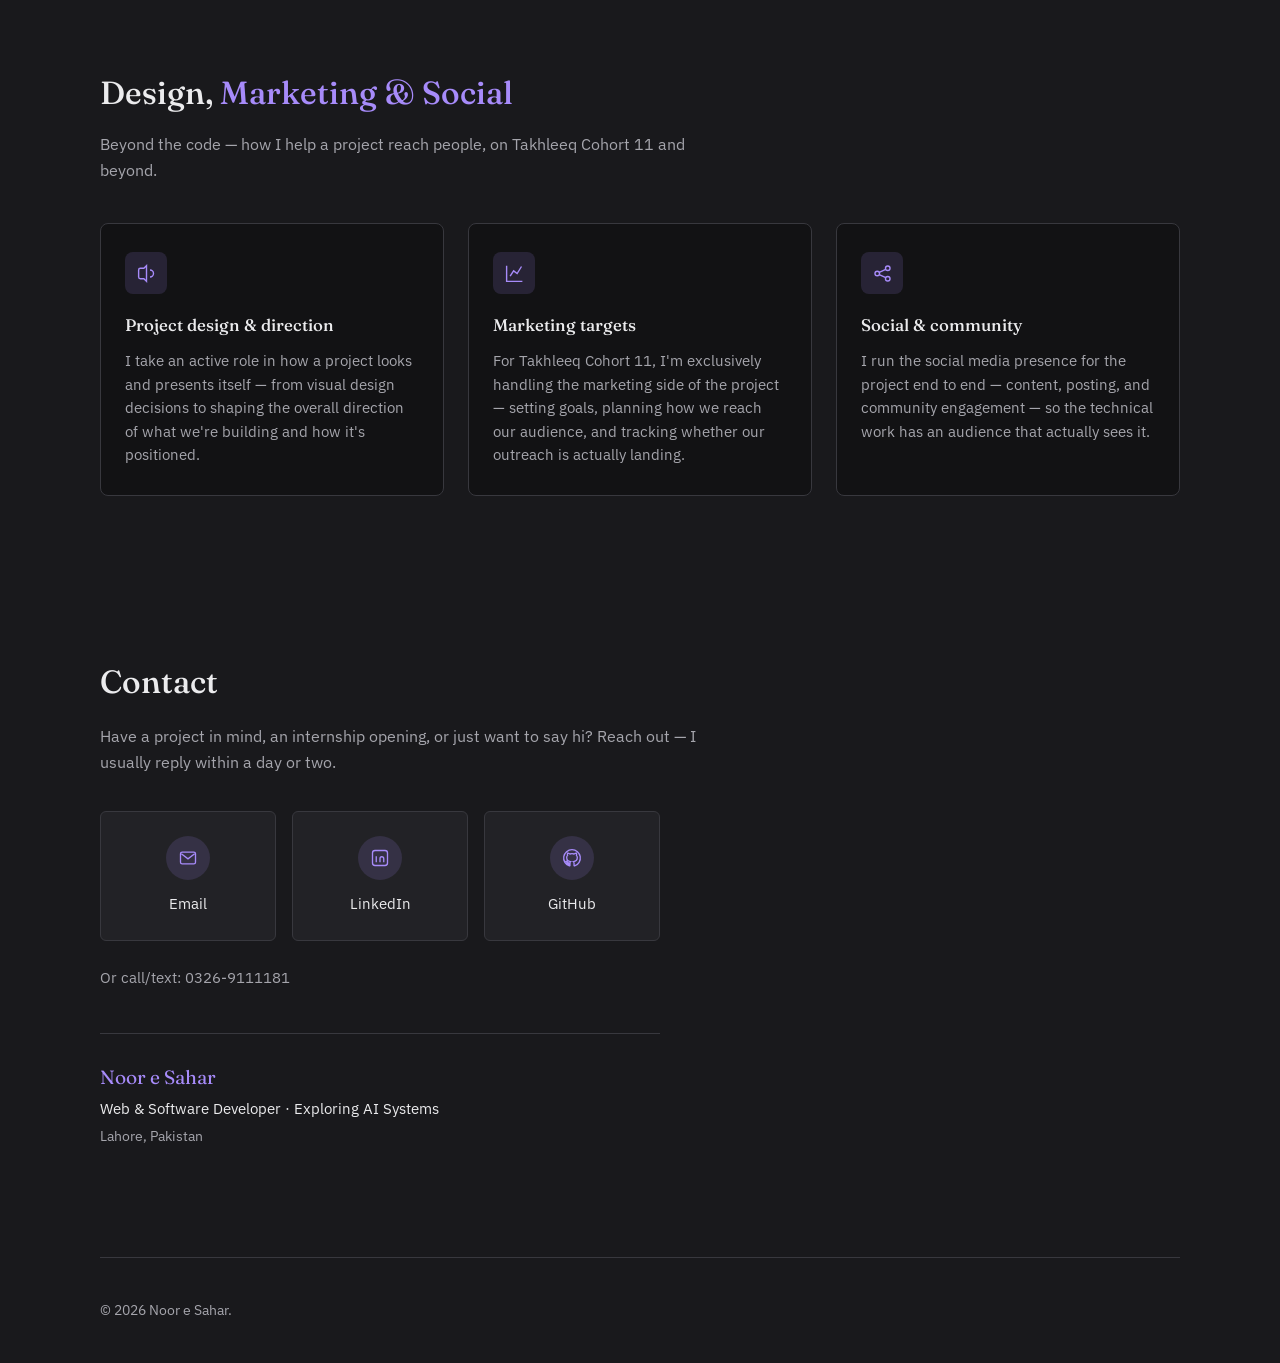
==== commit b6d0c2af: "Further lists added initial commit" ====
--- a/index.html
+++ b/index.html
@@ -267,7 +267,6 @@
       <article class="project reveal">
         <div class="project-media project-media--core" data-video-type="local" data-video="assets/videos/github_lite.mp4" data-video-title="GitHub Lite — demo">
           <span class="project-category">Core CS</span>
-          
           <img class="project-thumb" src="assets/images/Githublite.png" alt="GitHub Lite screenshot">
           <button class="project-play" aria-label="Play GitHub Lite video">▶</button>
         </div>
@@ -285,12 +284,7 @@
       <article class="project reveal">
         <div class="project-media project-media--frontend" data-video-type="" data-video="" data-video-title="Maze Game — demo">
           <span class="project-category">Frontend</span>
-          <!-- OPTIONAL THUMBNAIL: replace the <svg class="project-glyph">...</svg> block below with:
-               <img class="project-thumb" src="assets/images/maze-game.jpg" alt="Maze game screenshot"> -->
-          <svg class="project-glyph" viewBox="0 0 64 64" fill="none" stroke="currentColor" stroke-width="1.4">
-            <rect x="8" y="8" width="48" height="48" rx="2"/>
-            <path d="M8 20h20M20 8v20M8 44h16M32 8v16M32 32h24M44 32v24M16 44v12M32 44h16"/>
-          </svg>
+          <img class="project-thumb" src="assets/images/Maze_cut.png" alt="Maze game screenshot">
           <button class="project-play" aria-label="Play Maze Game video">▶</button>
         </div>
         <div class="project-body">
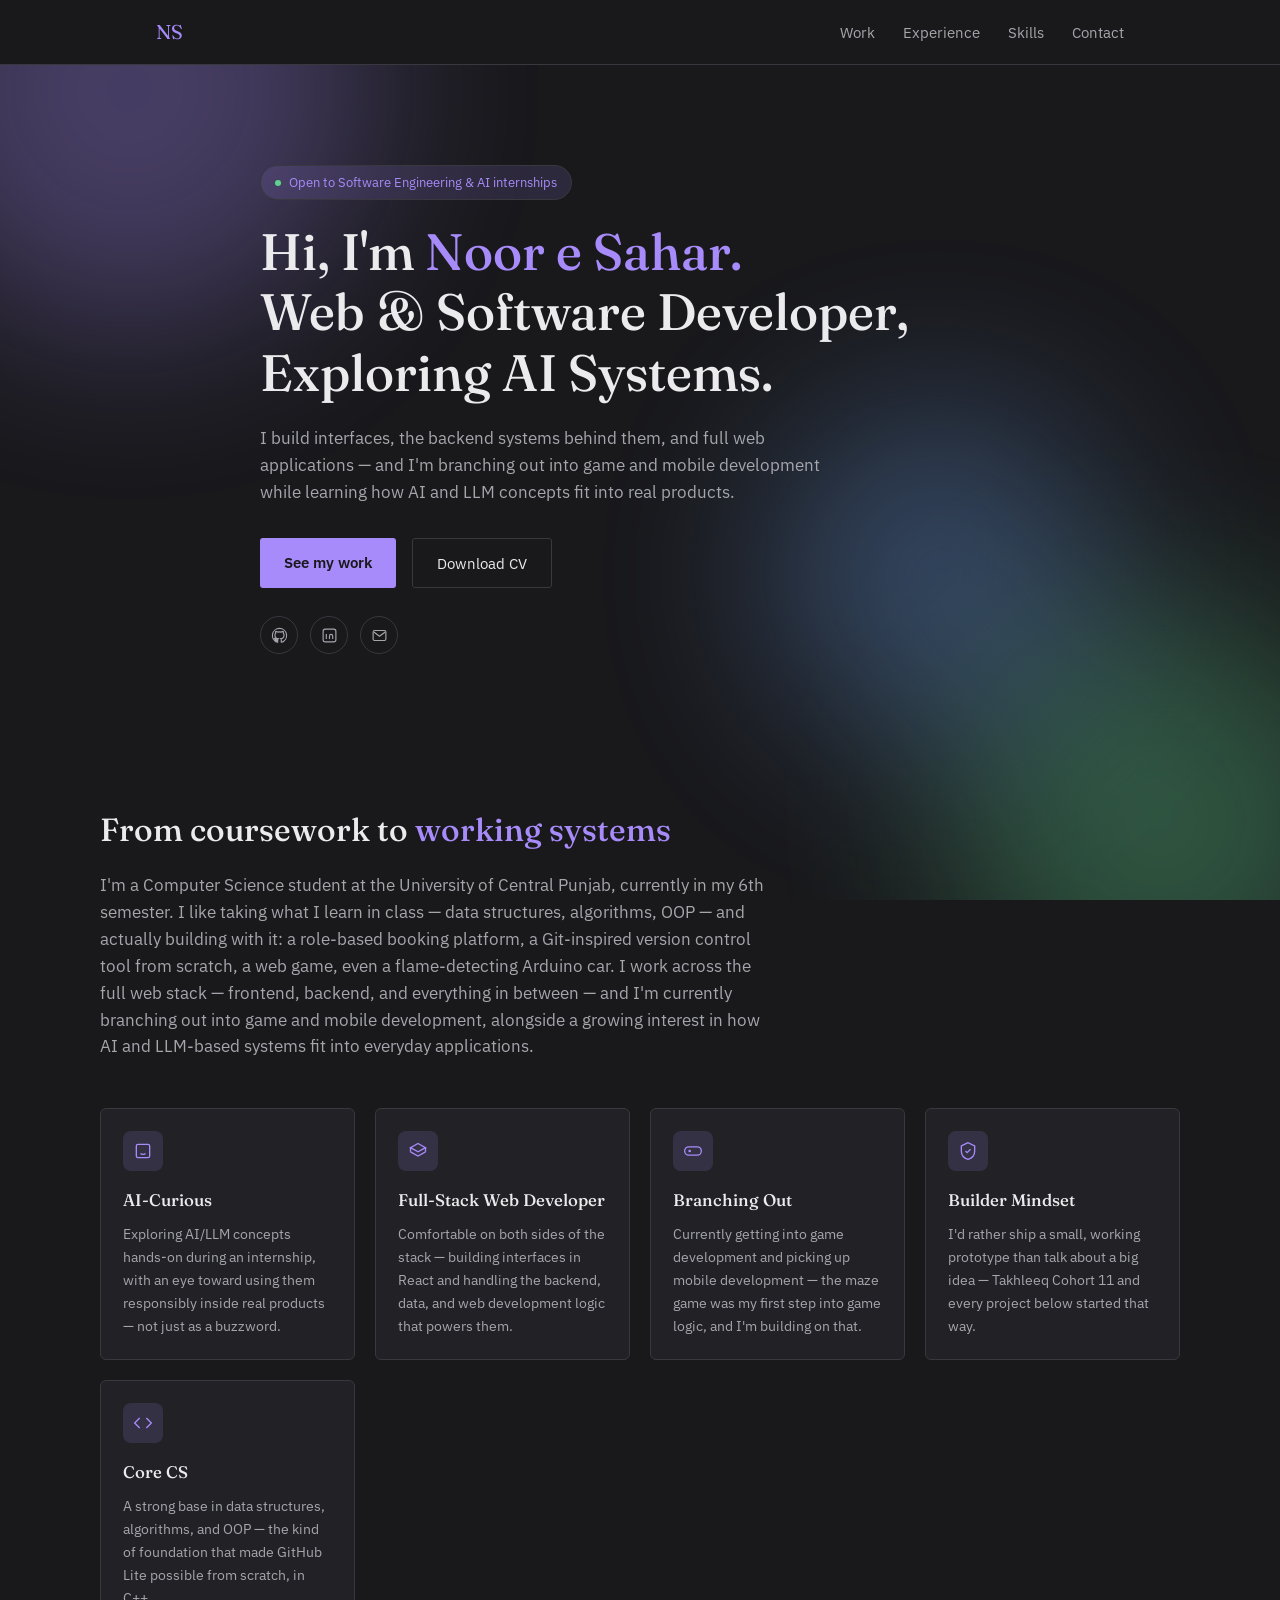
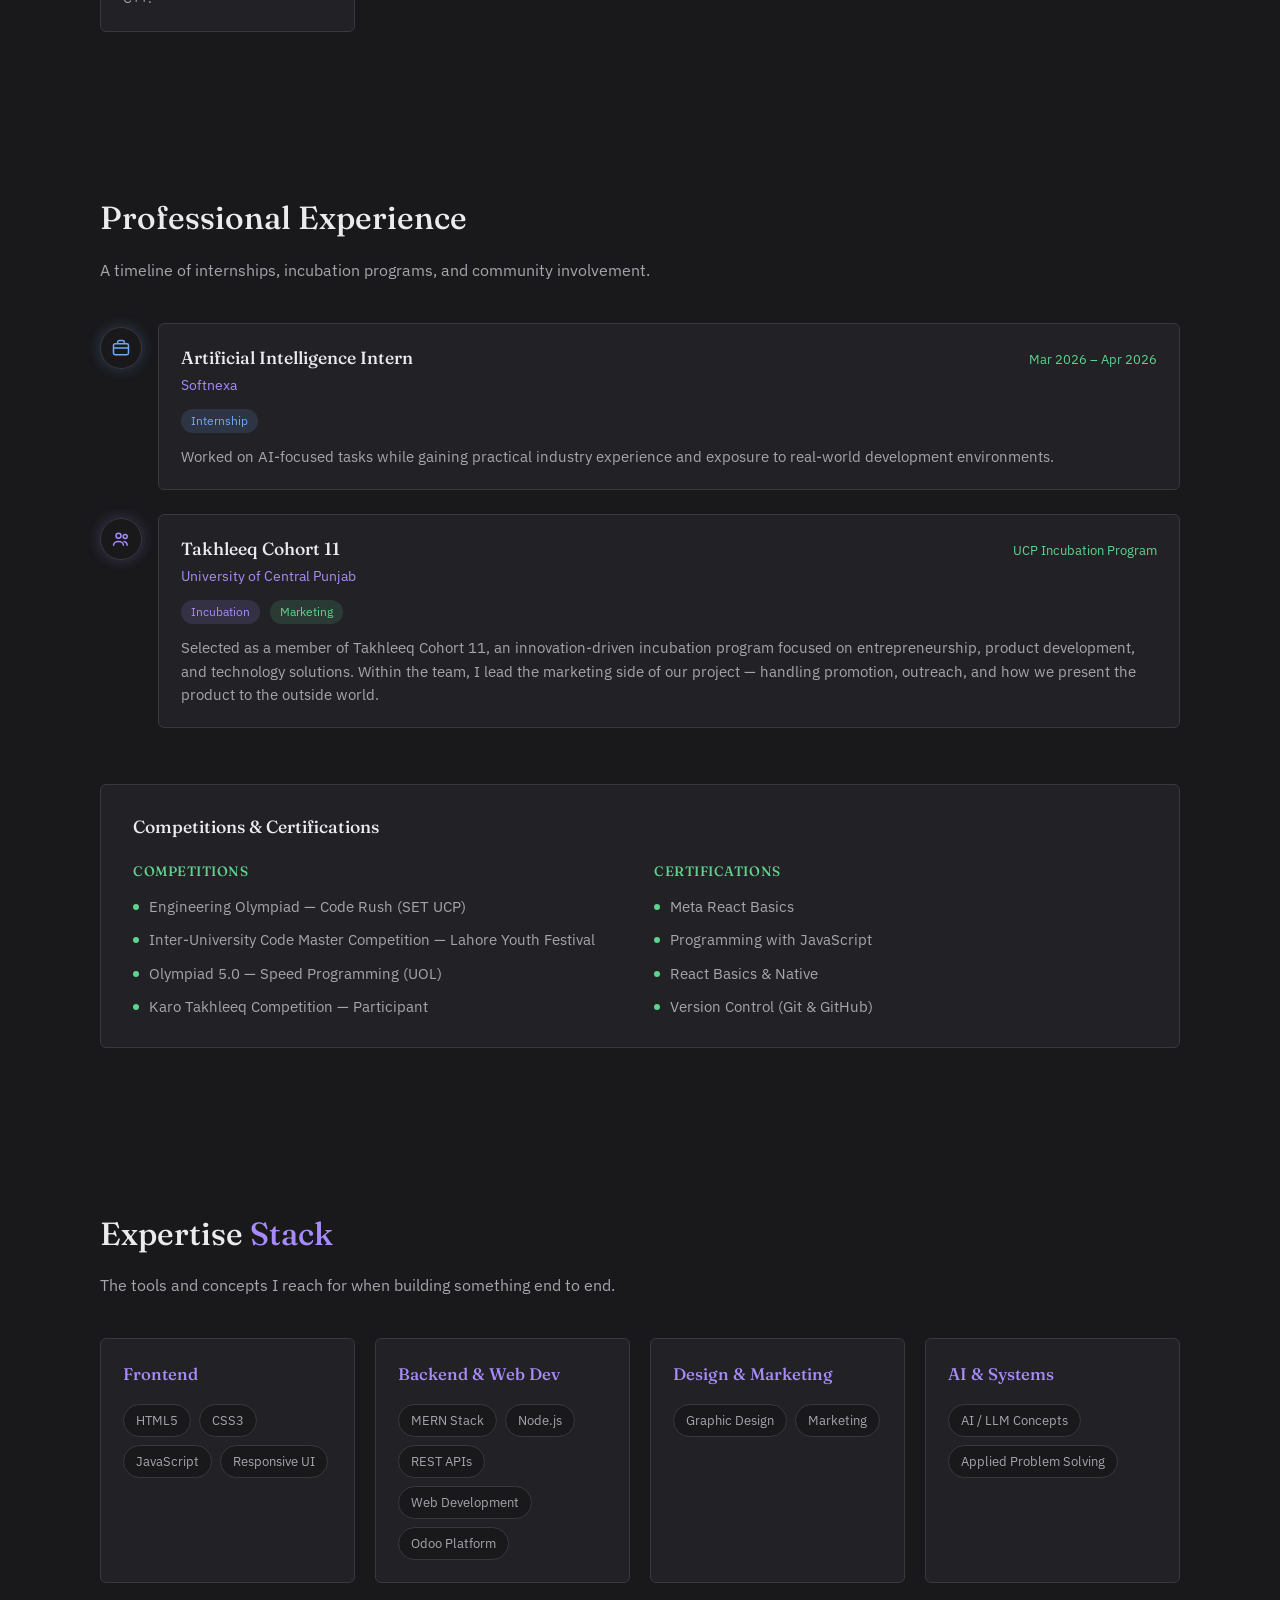
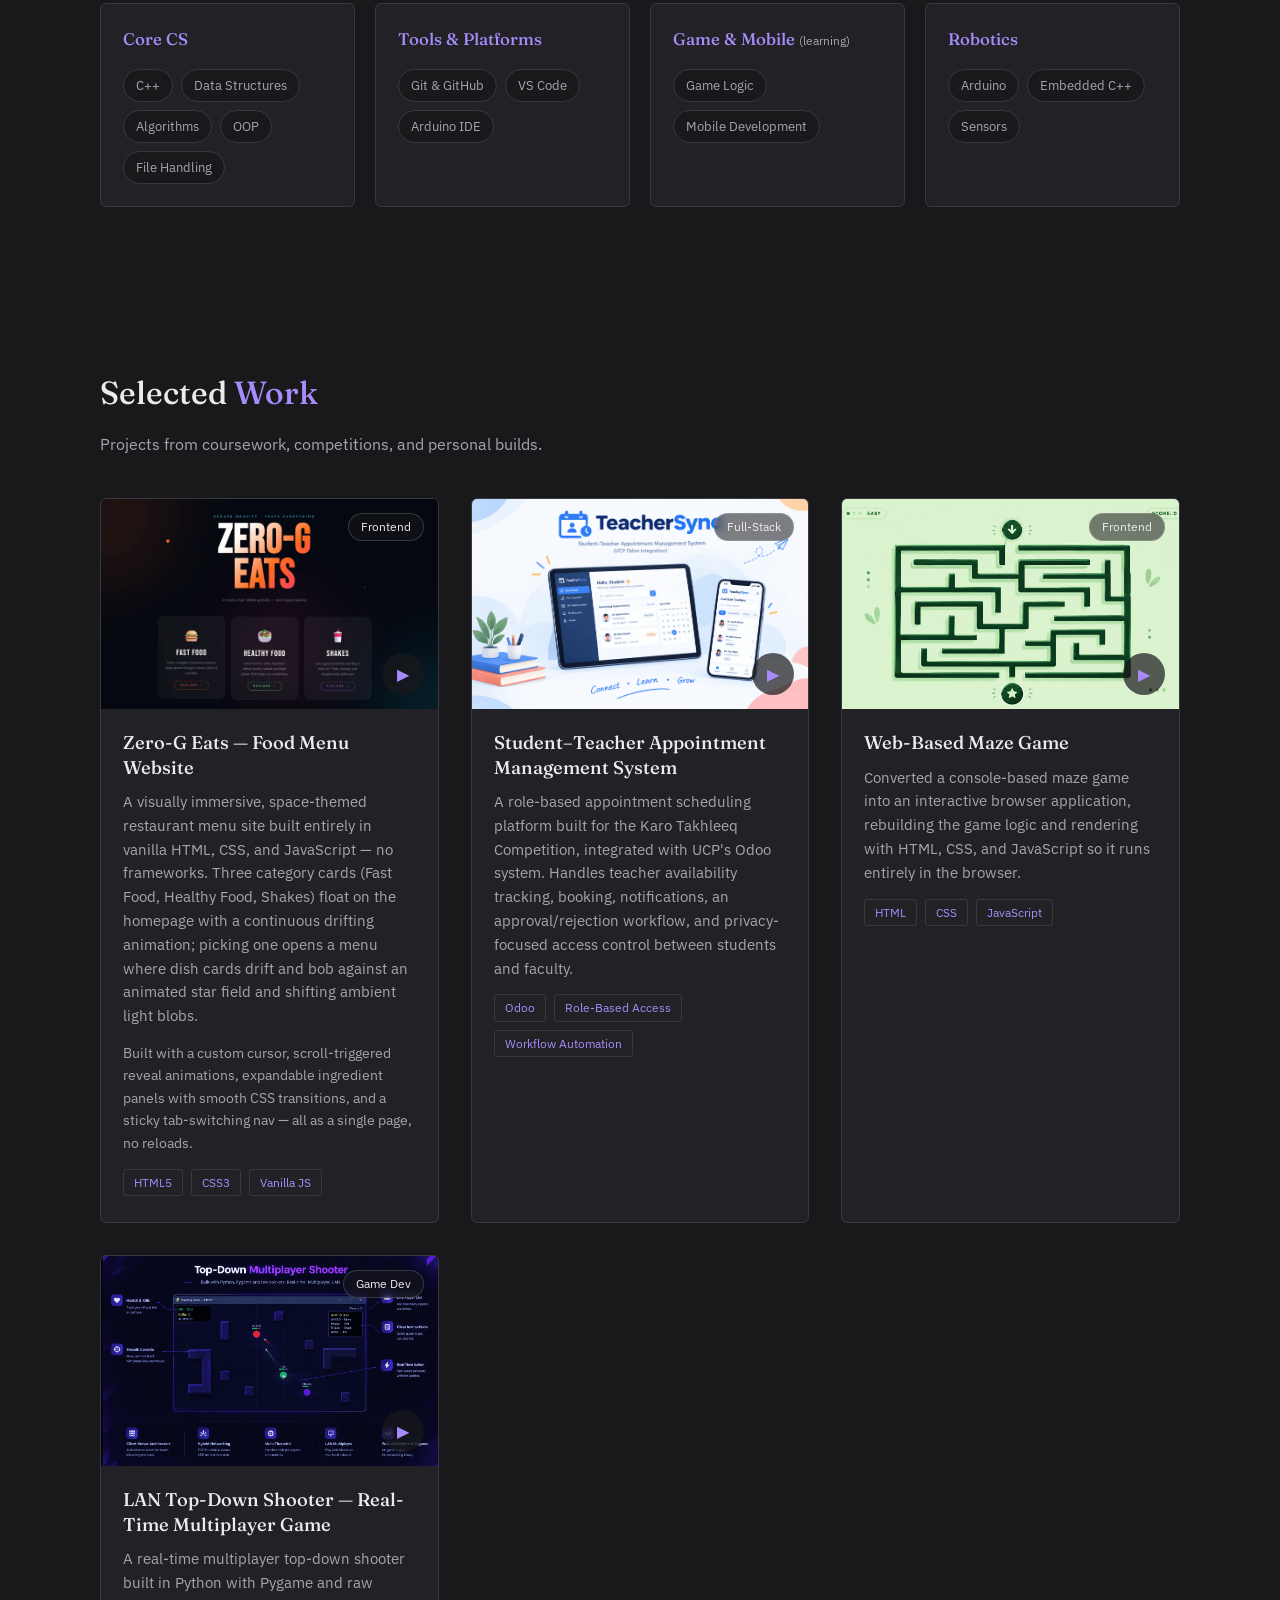
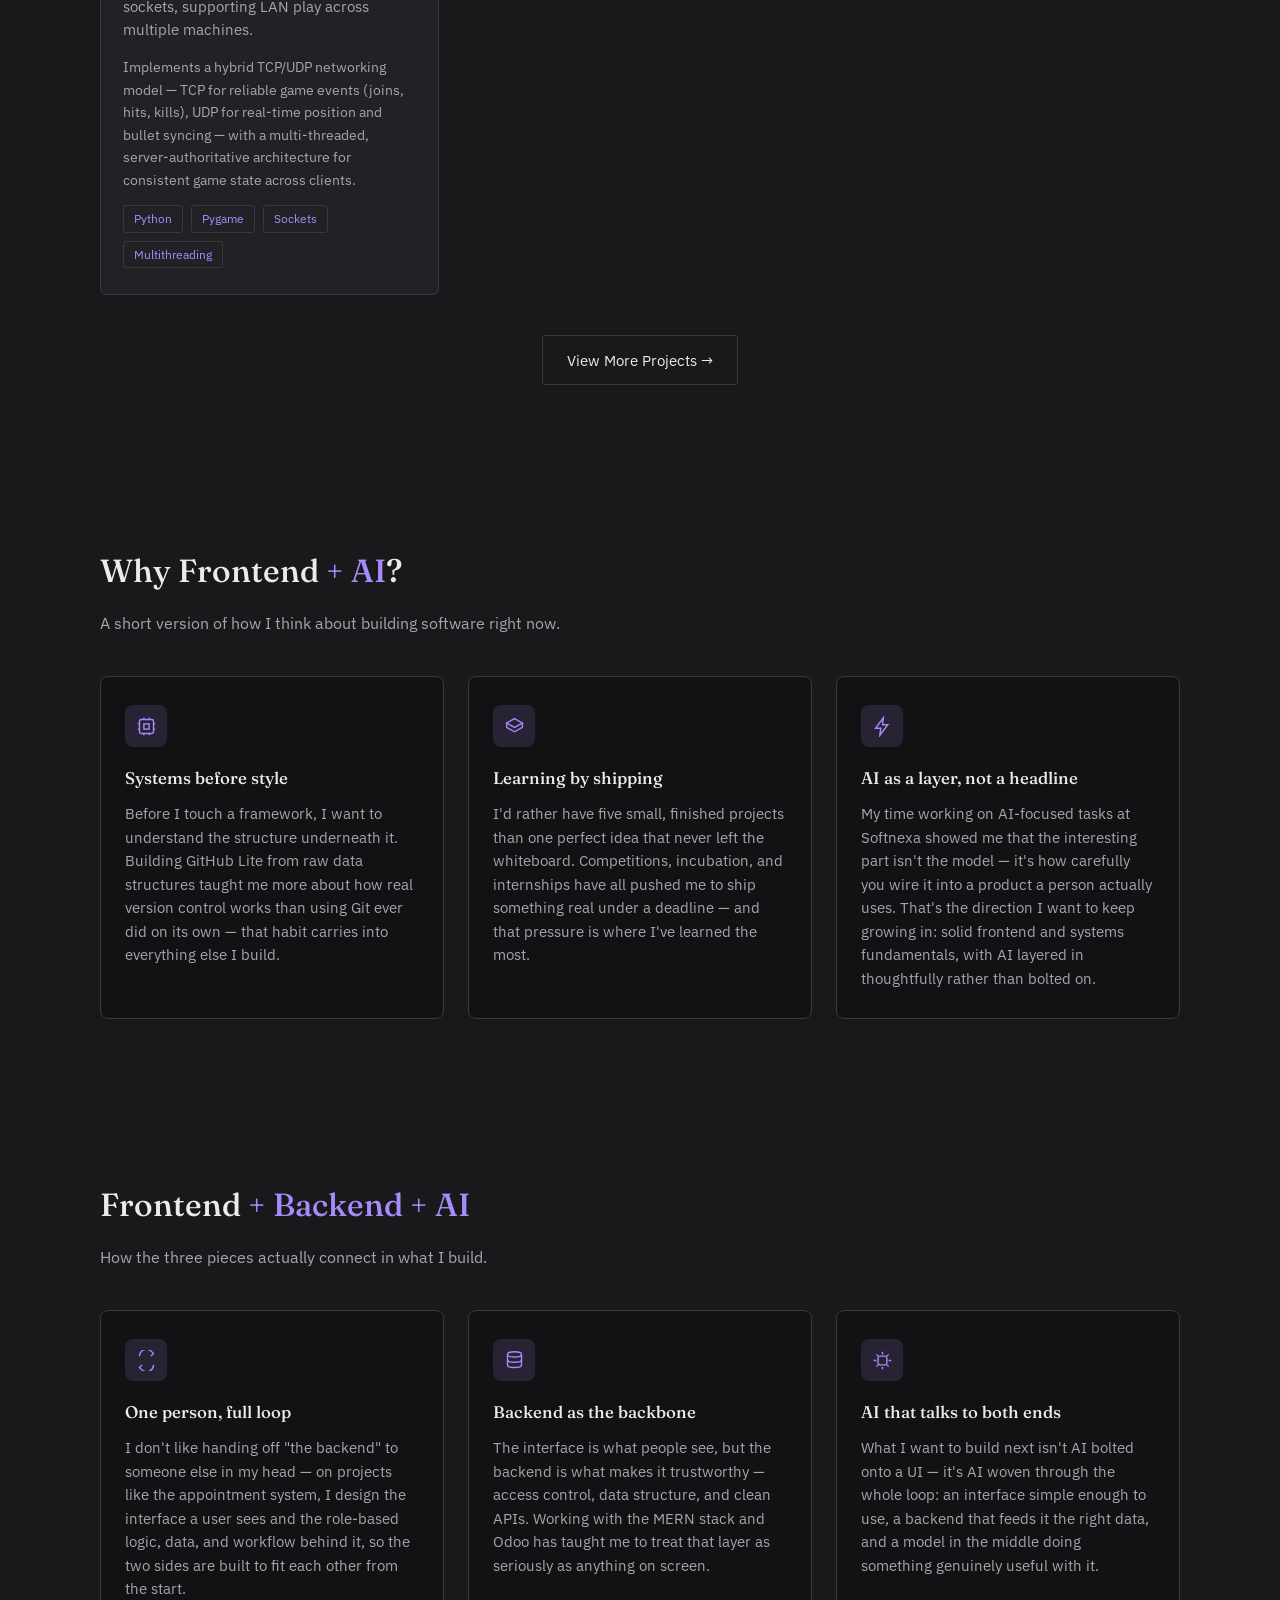
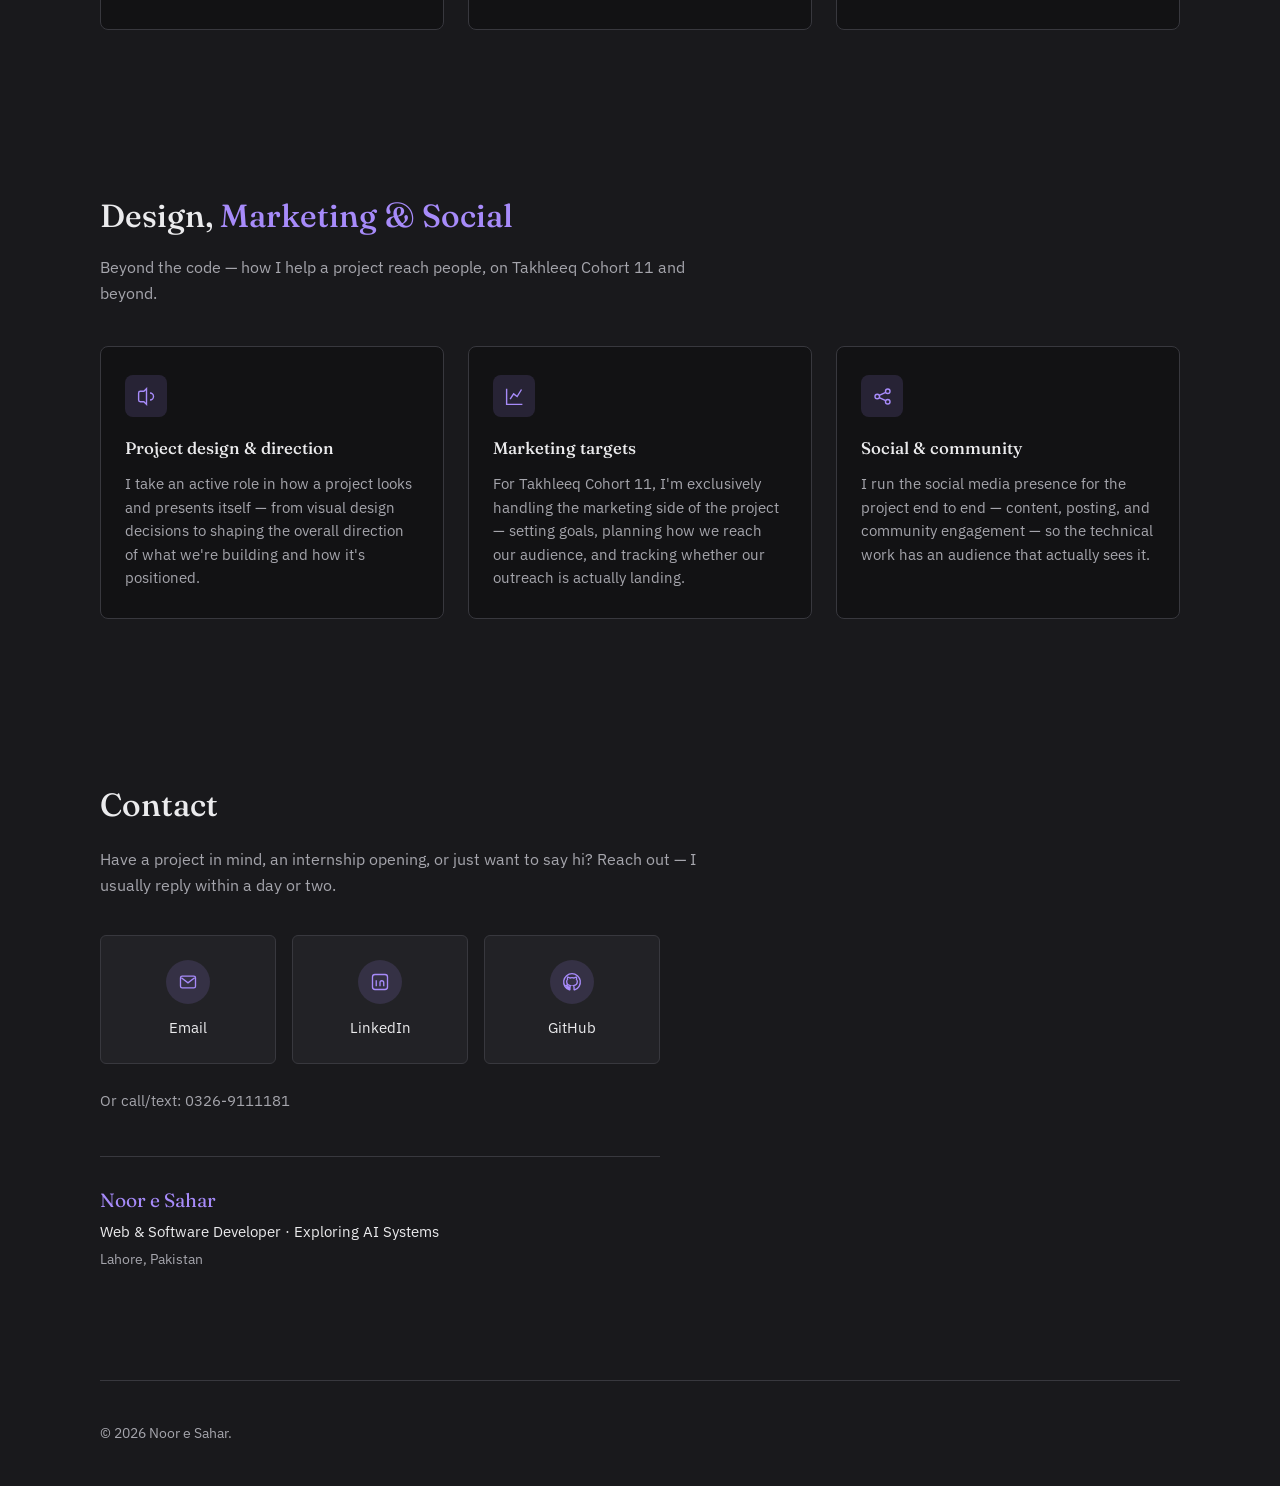
==== commit e3f2fa46: "Update portfolio projects and assets" ====
--- a/index.html
+++ b/index.html
@@ -238,7 +238,7 @@
         </div>
         <div class="project-body">
           <h3>Zero-G Eats — Food Menu Website</h3>
-          <p>A visually immersive, space-themed restaurant menu site built entirely in vanilla HTML, CSS, and JavaScript — no frameworks. Three category cards (Fast Food, Healthy Food, Shakes) levitate on the homepage with continuous antigravity-style animation; picking one opens a menu where dish cards drift and bob against an animated star field and shifting ambient light blobs.</p>
+          <p>A visually immersive, space-themed restaurant menu site built entirely in vanilla HTML, CSS, and JavaScript — no frameworks. Three category cards (Fast Food, Healthy Food, Shakes) float on the homepage with a continuous drifting animation; picking one opens a menu where dish cards drift and bob against an animated star field and shifting ambient light blobs.</p>
           <p class="project-detail">Built with a custom cursor, scroll-triggered reveal animations, expandable ingredient panels with smooth CSS transitions, and a sticky tab-switching nav — all as a single page, no reloads.</p>
           <div class="project-tags">
             <span>HTML5</span><span>CSS3</span><span>Vanilla JS</span>
@@ -263,26 +263,9 @@
         </div>
       </article>
 
-      <!-- GitHub Lite -->
-      <article class="project reveal">
-        <div class="project-media project-media--core" data-video-type="local" data-video="assets/videos/github_lite.mp4" data-video-title="GitHub Lite — demo">
-          <span class="project-category">Core CS</span>
-          <img class="project-thumb" src="assets/images/Githublite.png" alt="GitHub Lite screenshot">
-          <button class="project-play" aria-label="Play GitHub Lite video">▶</button>
-        </div>
-        <div class="project-body">
-          <h3>GitHub Lite — Git-Like Version Control System</h3>
-          <p>A console-based, Git-inspired version control system written in C++ that supports commits, branching, merging, rollback, and file tracking — built without any external VCS libraries, just core data structures.</p>
-          <p class="project-detail">Red-Black Trees keep the commit index balanced for fast lookups, Stacks power undo/rollback history, Queues process commit logs in order, BSTs handle file lookups, Linked Lists chain branch histories together, and a Heap prioritizes changes during merges.</p>
-          <div class="project-tags">
-            <span>C++</span><span>Red-Black Trees</span><span>Stacks &amp; Queues</span><span>BSTs</span><span>Heaps</span>
-          </div>
-        </div>
-      </article>
-
       <!-- Maze Game -->
       <article class="project reveal">
-        <div class="project-media project-media--frontend" data-video-type="" data-video="" data-video-title="Maze Game — demo">
+        <div class="project-media project-media--frontend" data-video-type="local" data-video="assets/videos/Maze_game.mp4" data-video-title="Maze Game — demo">
           <span class="project-category">Frontend</span>
           <img class="project-thumb" src="assets/images/Maze_cut.png" alt="Maze game screenshot">
           <button class="project-play" aria-label="Play Maze Game video">▶</button>
@@ -296,23 +279,27 @@
         </div>
       </article>
 
-      <!-- Arduino Car -->
+      <!-- LAN Shooter -->
       <article class="project reveal">
-        <div class="project-media project-media--robotics" data-video-type="local" data-video="assets/videos/arduino_car.mp4" data-video-title="Arduino Smart Car — demo">
-          <span class="project-category">Robotics</span>
-          <img class="project-thumb" src="assets/images/arduino_car.png" alt="Arduino smart car photo">
-          <button class="project-play" aria-label="Play Arduino Smart Car video">▶</button>
+        <div class="project-media project-media--core" data-video-type="local" data-video="assets/videos/shootinggame.mp4" data-video-title="LAN Top-Down Shooter — demo">
+          <span class="project-category">Game Dev</span>
+          <img class="project-thumb" src="assets/images/shooter.png" alt="LAN top-down shooter screenshot">
+          <button class="project-play" aria-label="Play LAN Top-Down Shooter video">▶</button>
         </div>
         <div class="project-body">
-          <h3>Embedded Systems: Arduino Smart Car</h3>
-          <p>A remote-controlled car built on Arduino with an onboard flame sensor for real-time fire detection and an actuated extinguishing mechanism that triggers automatically once a flame is sensed nearby.</p>
-          <p class="project-detail">The build combines embedded C++ for the sensor-read-and-respond loop with basic motor control logic, turning a hobby RC platform into a small safety-focused robot.</p>
+          <h3>LAN Top-Down Shooter — Real-Time Multiplayer Game</h3>
+          <p>A real-time multiplayer top-down shooter built in Python with Pygame and raw sockets, supporting LAN play across multiple machines.</p>
+          <p class="project-detail">Implements a hybrid TCP/UDP networking model — TCP for reliable game events (joins, hits, kills), UDP for real-time position and bullet syncing — with a multi-threaded, server-authoritative architecture for consistent game state across clients.</p>
           <div class="project-tags">
-            <span>Arduino</span><span>Embedded C++</span><span>Sensors</span>
+            <span>Python</span><span>Pygame</span><span>Sockets</span><span>Multithreading</span>
           </div>
         </div>
       </article>
 
+    </div>
+
+    <div class="work-more reveal">
+      <a href="projects.html" class="btn btn-ghost">View More Projects →</a>
     </div>
   </section>
 
@@ -457,6 +444,7 @@
         allow="accelerometer; autoplay; clipboard-write; encrypted-media; gyroscope; picture-in-picture"
         allowfullscreen hidden></iframe>
       <video id="videoFrameLocal" controls hidden></video>
+      <p class="video-modal-empty" id="videoModalEmpty" hidden>No video has been added yet — check back soon!</p>
     </div>
   </div>
 </div>
--- a/style.css
+++ b/style.css
@@ -240,6 +240,16 @@
   background: var(--bg);
 }
 
+/* More Projects page */
+.back-link {
+  display: inline-flex; align-items: center; gap: 6px;
+  color: var(--ink-dim); font-size: 0.9rem;
+  margin-bottom: 24px;
+  transition: color 0.15s;
+}
+.back-link:hover { color: var(--accent); }
+.more-work { padding: 100px 0 100px; }
+
 /* Projects */
 .work { padding: 60px 0 100px; }
 .projects { display: grid; grid-template-columns: repeat(auto-fit, minmax(min(280px, 100%), 1fr)); gap: 32px; }
@@ -293,6 +303,8 @@
   padding: 3px 10px; border-radius: 3px;
 }
 
+.work-more { text-align: center; margin-top: 40px; }
+
 /* Why */
 .why { padding: 60px 0 100px; }
 .why-blocks { display: grid; grid-template-columns: repeat(auto-fit, minmax(min(250px, 100%), 1fr)); gap: 24px; }
@@ -359,6 +371,7 @@
   text-align: center; padding: 32px;
   color: var(--ink-dim); font-size: 0.95rem;
 }
+.video-modal-empty[hidden] { display: none; }
 .video-close {
   position: absolute;
   top: -44px;
@@ -386,10 +399,11 @@
   .hero-sub { margin-bottom: 36px; }
   .hero-actions { margin-bottom: 32px; }
 
-  .about, .experience, .skills-section, .work, .why, .contact {
+  .about, .experience, .skills-section, .work, .why, .contact, .more-work {
     padding-top: 68px;
     padding-bottom: 76px;
   }
+  .work-more { margin-top: 30px; }
   .section-num { margin-bottom: 18px; }
   .section-sub { margin-bottom: 34px; }
   .about-lead { margin-bottom: 40px; }
